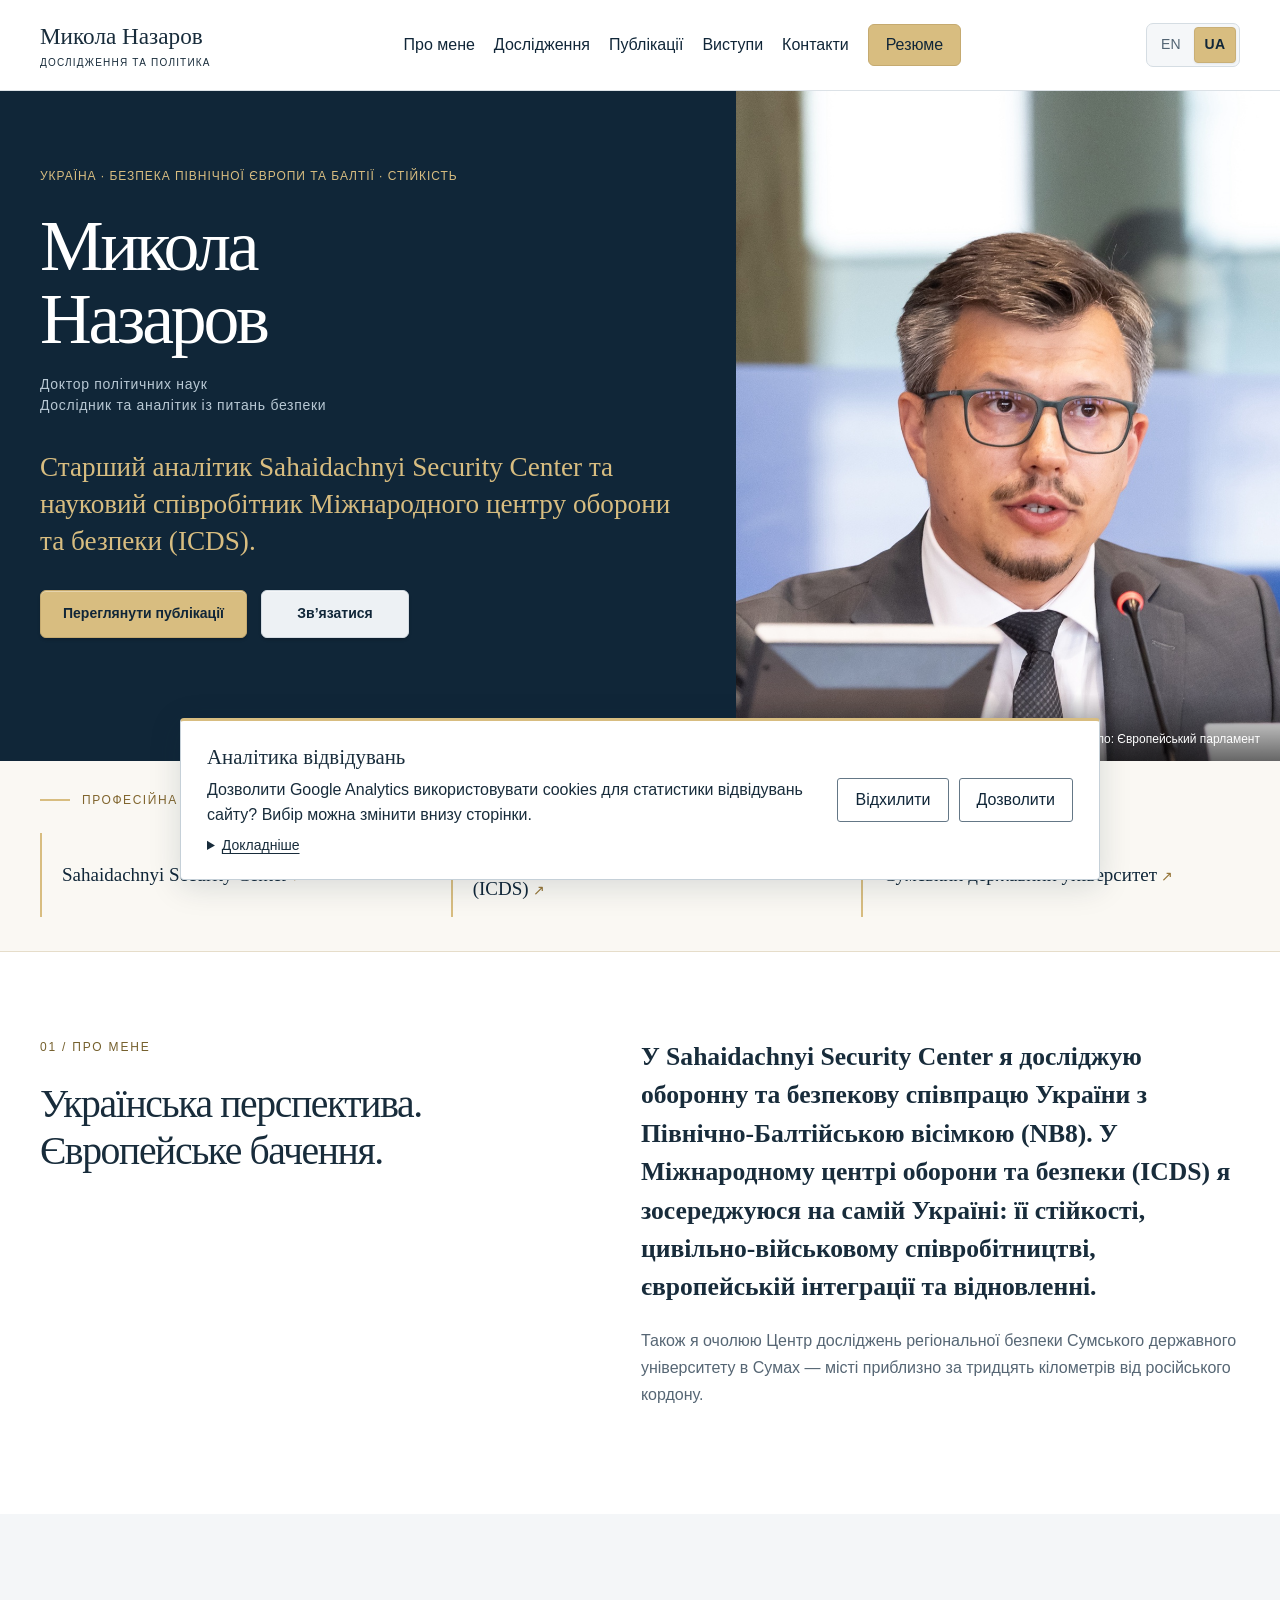
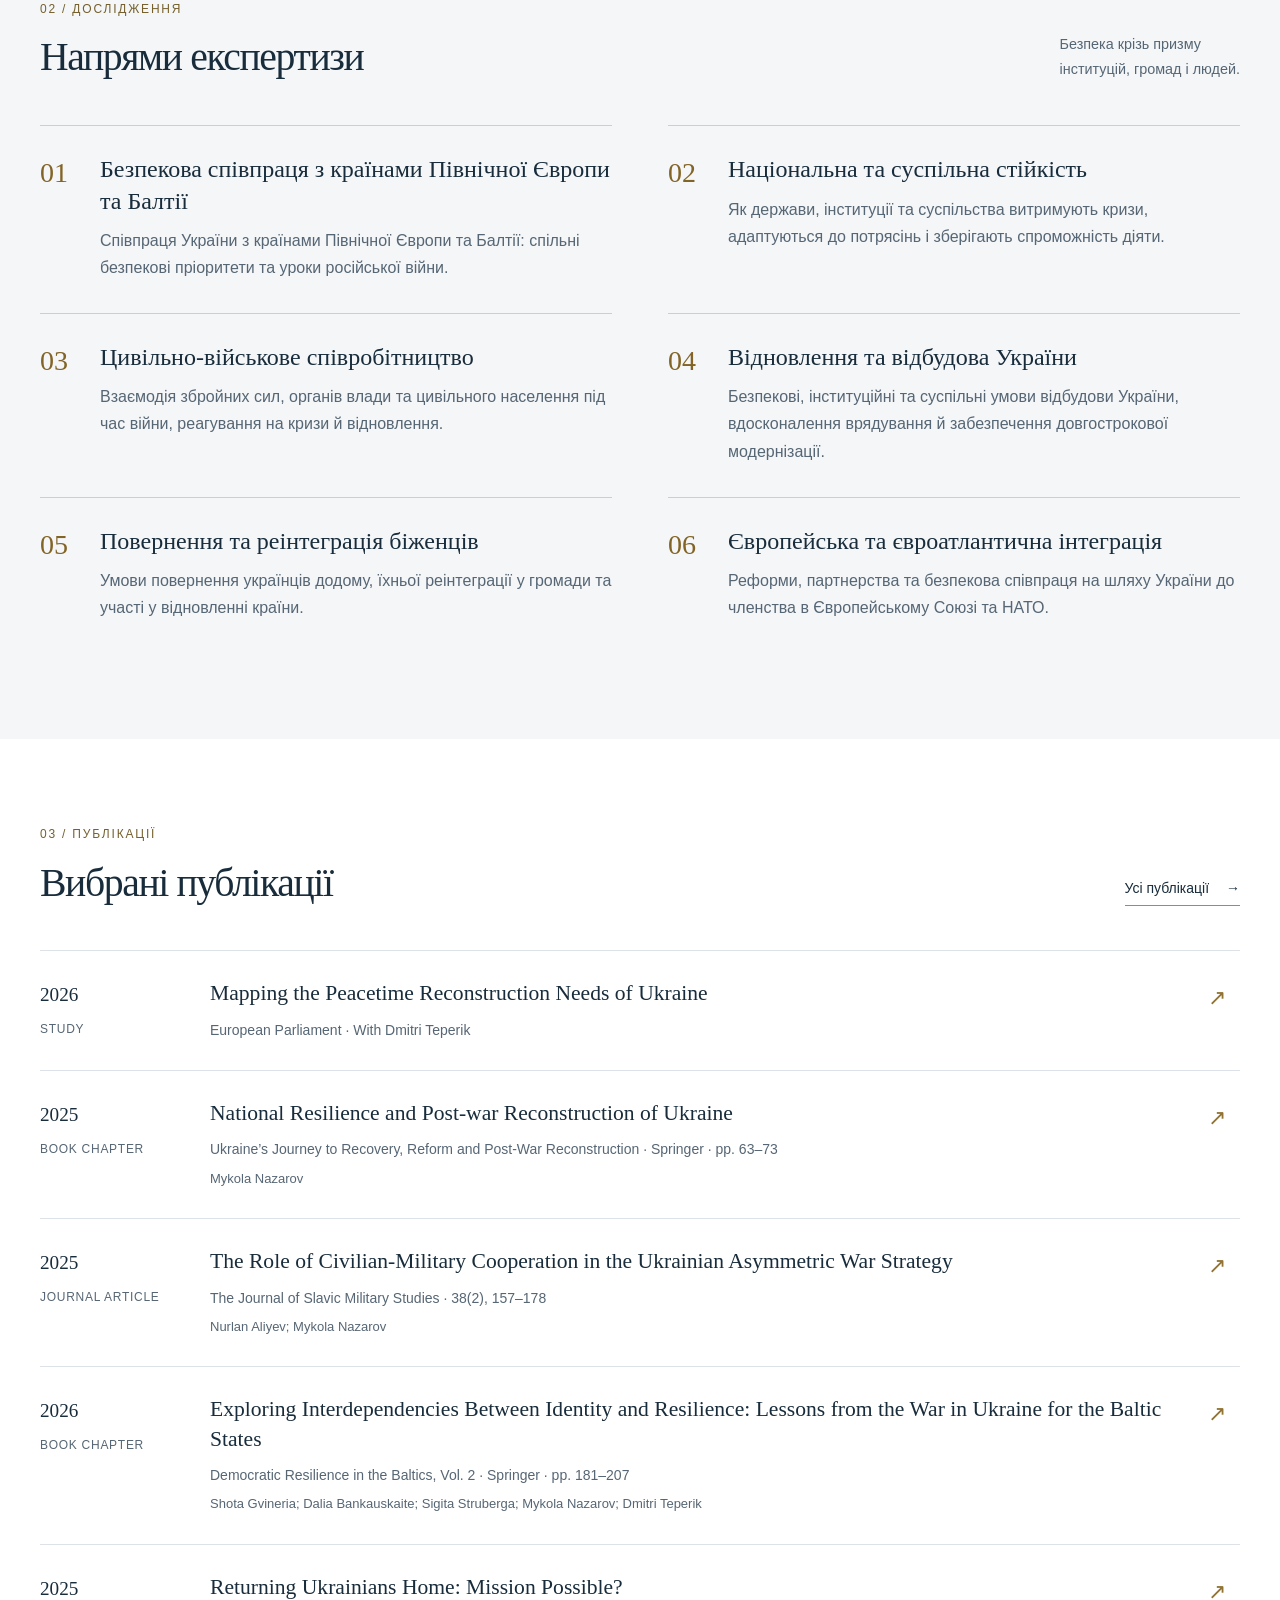
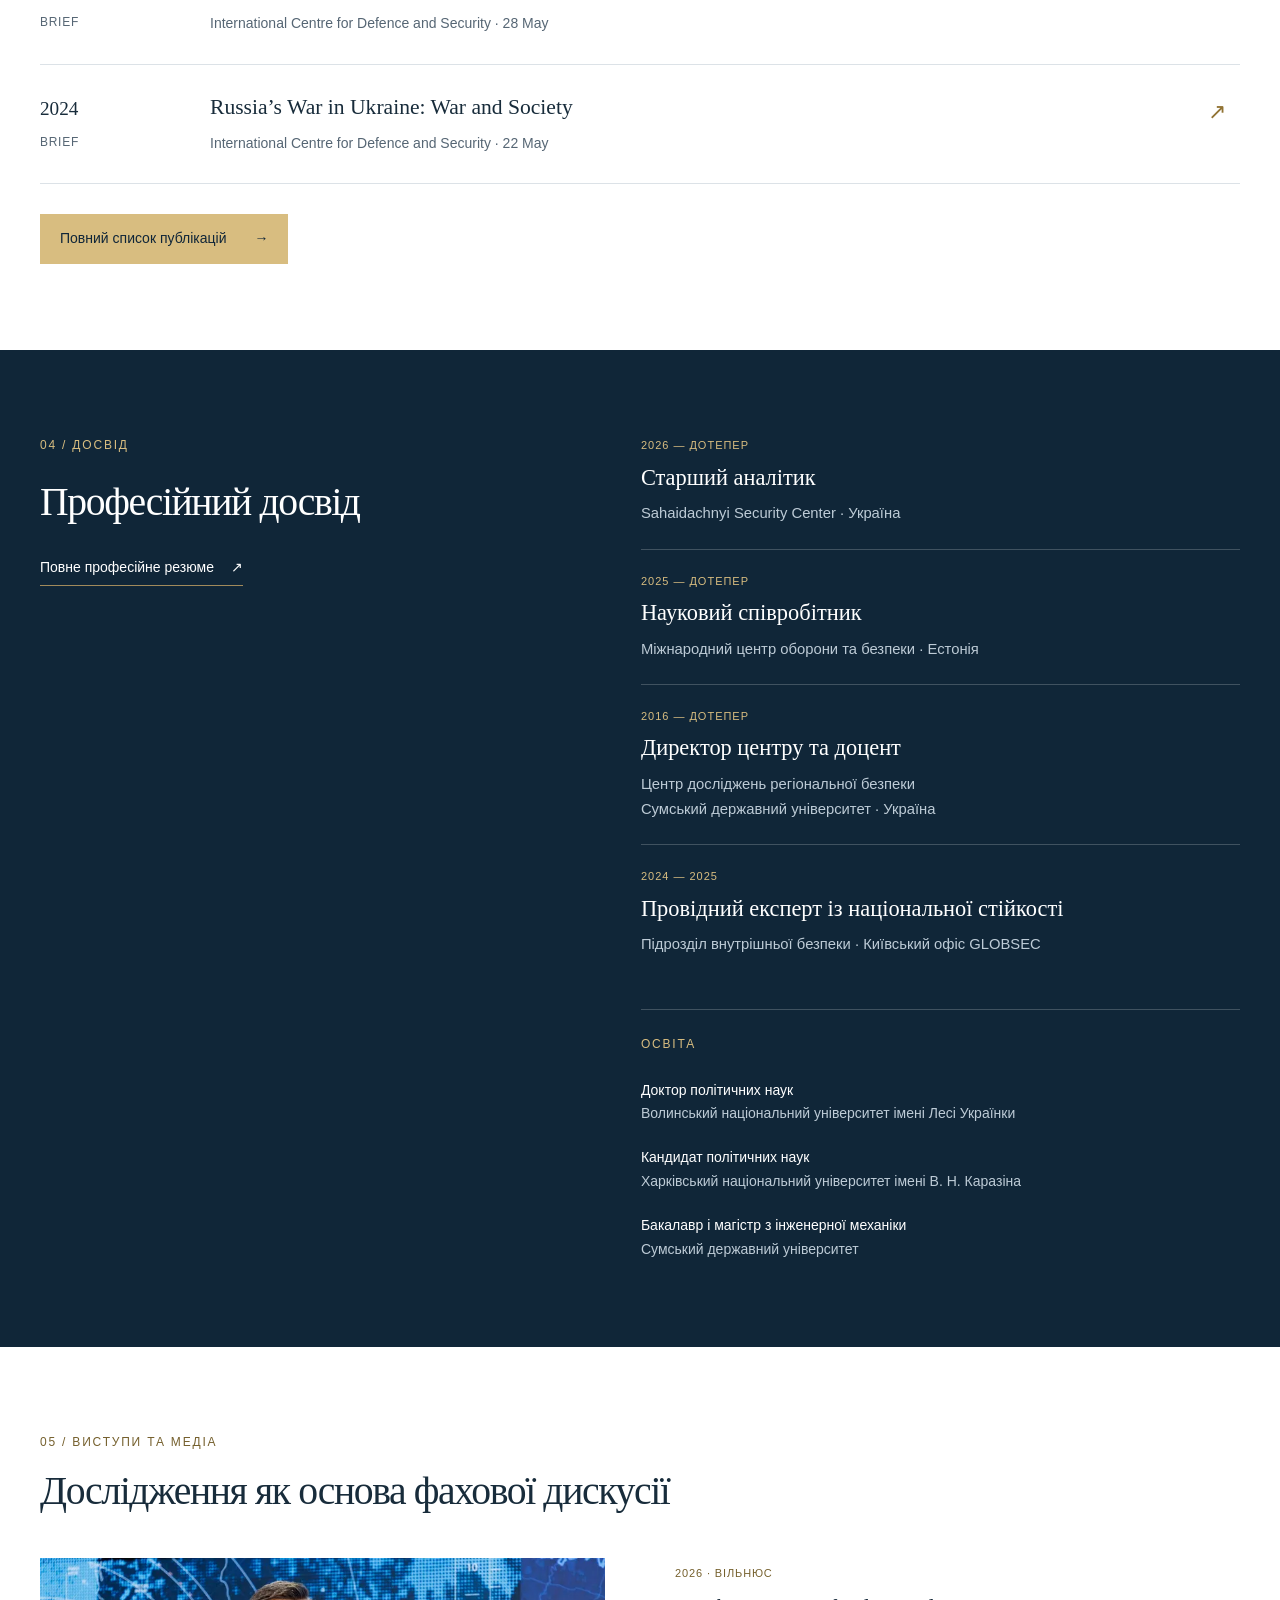
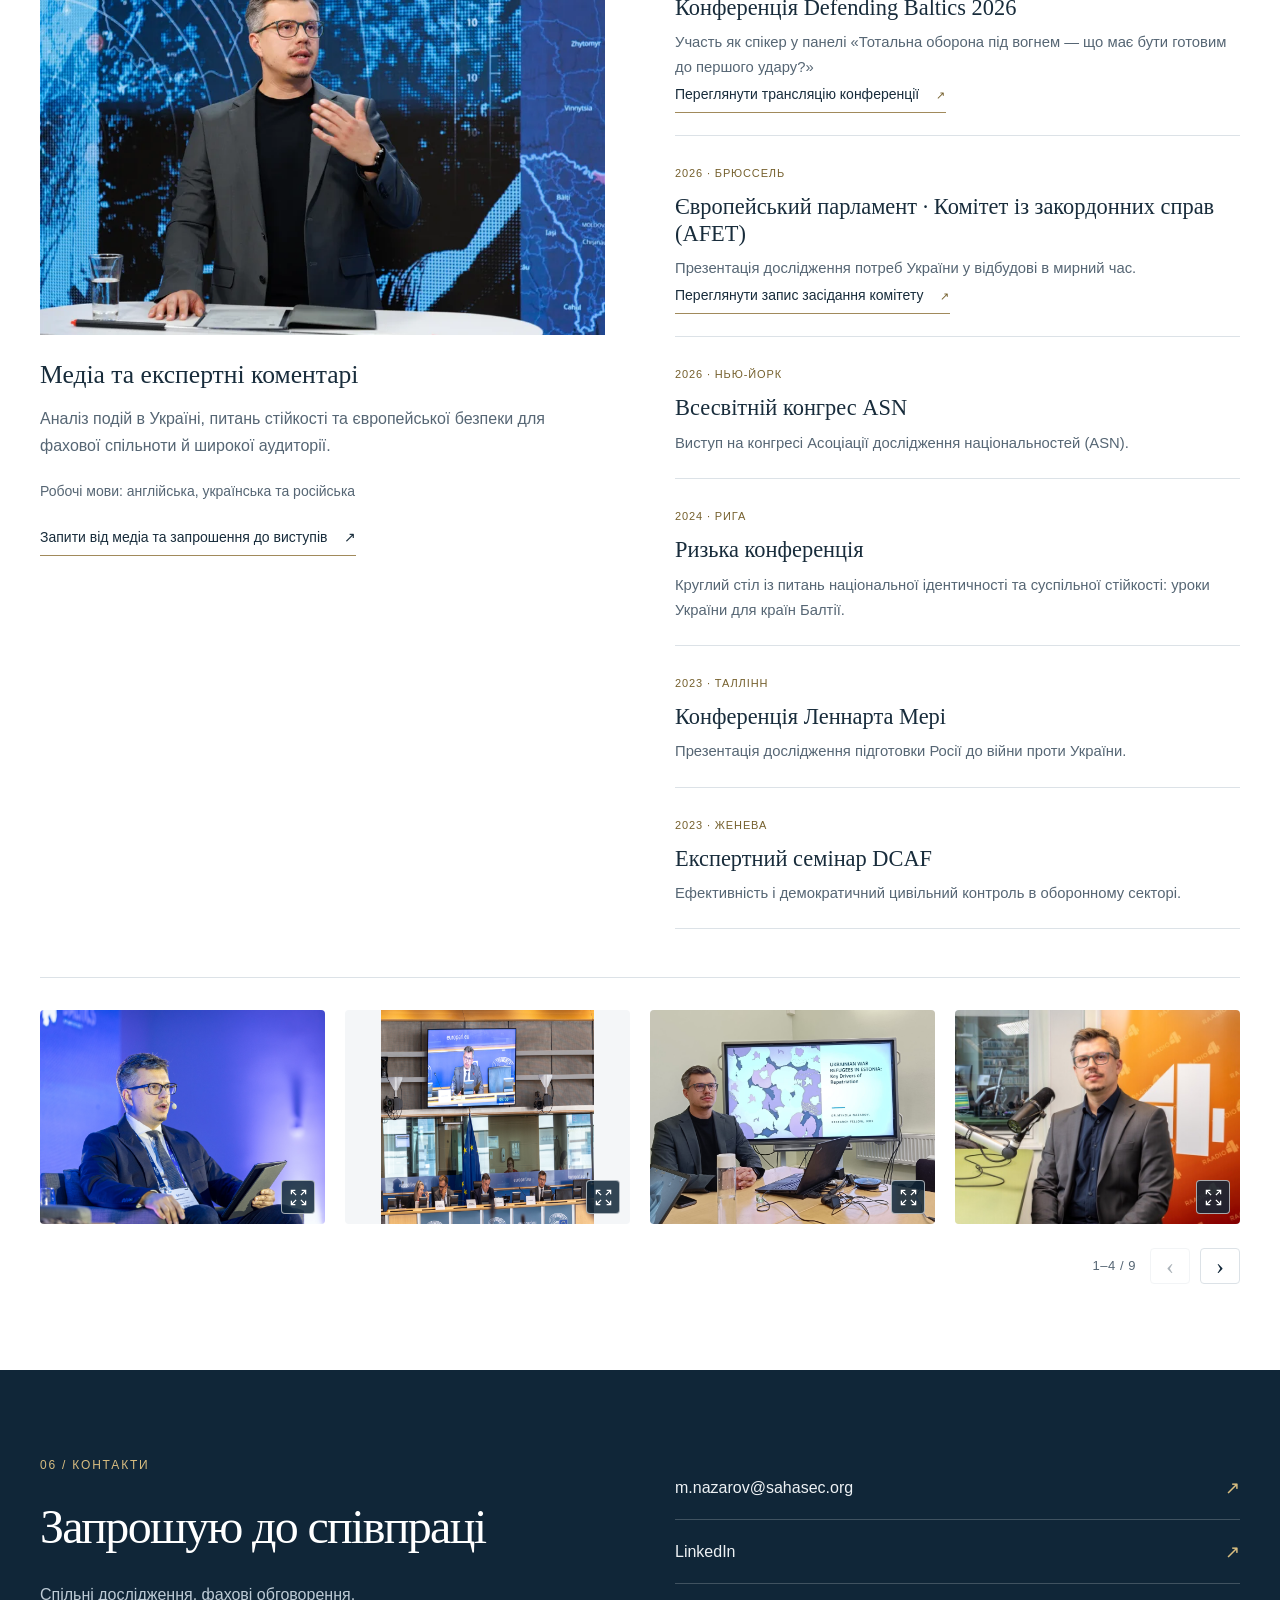
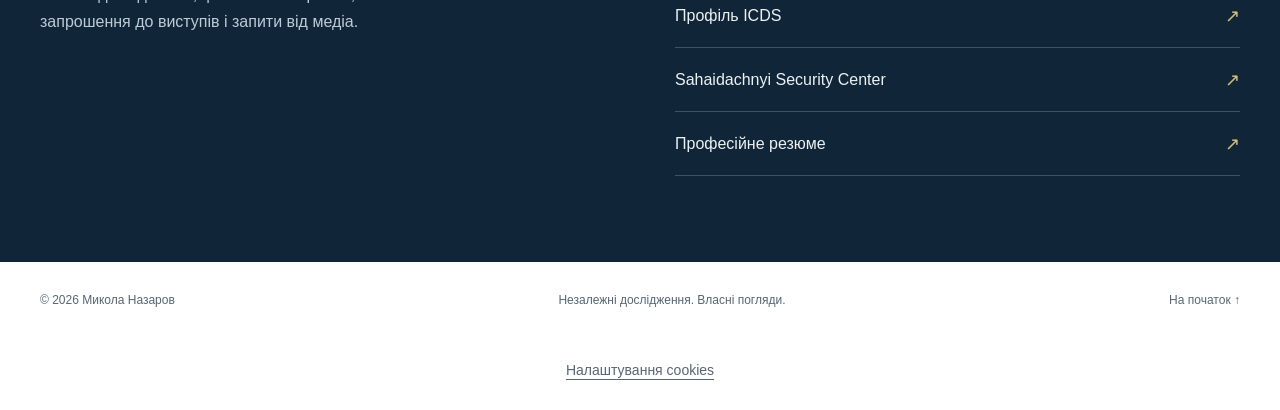
==== uk/index.html @ 0bc8dbb7 "Highlight Ukraine and Nordic–Baltic security in homepage and social titles" ====
<!doctype html>
<html lang="uk">
<head>
<meta charset="utf-8"><meta name="viewport" content="width=device-width,initial-scale=1">
<title>Микола Назаров | Україна, безпека Північної Європи та Балтії, стійкість</title>
<meta name="description" content="Микола Назаров — старший аналітик Sahaidachnyi Security Center та науковий співробітник ICDS. Україна, безпека Північної Європи та Балтії, суспільна стійкість.">
<meta name="theme-color" content="#102638"><meta property="og:title" content="Микола Назаров | Україна, безпека Північної Європи та Балтії, стійкість"><meta property="og:description" content="Микола Назаров — старший аналітик Sahaidachnyi Security Center та науковий співробітник ICDS. Україна, безпека Північної Європи та Балтії, суспільна стійкість."><meta property="og:type" content="website">
<link rel="icon" href="/favicon.ico" sizes="16x16 32x32 48x48 64x64 128x128 256x256">
<link rel="icon" type="image/png" href="/favicon.png" sizes="96x96">
<link rel="apple-touch-icon" href="/apple-touch-icon.png" sizes="180x180">
<link rel="stylesheet" href="../styles.css?v=20261110-publications"><script defer src="../script.js?v=20261110-publications"></script>
<link rel="canonical" href="https://mykola-nazarov.com/uk/"><link rel="alternate" hreflang="en" href="https://mykola-nazarov.com/"><link rel="alternate" hreflang="uk" href="https://mykola-nazarov.com/uk/"><link rel="alternate" hreflang="x-default" href="https://mykola-nazarov.com/"><meta property="og:url" content="https://mykola-nazarov.com/uk/"><meta property="og:locale" content="uk_UA"><meta property="og:locale:alternate" content="en_GB"><script defer src="../language.js"></script><script defer src="../gallery.js?v=20260928-gallery8"></script>
<script type="application/ld+json">
{
  "@context": "https://schema.org",
  "@type": "ProfilePage",
  "@id": "https://mykola-nazarov.com/uk/#profile",
  "url": "https://mykola-nazarov.com/uk/",
  "name": "Микола Назаров — професійна біографія та дослідження",
  "inLanguage": "uk",
  "mainEntity": {
    "@type": "Person",
    "@id": "https://mykola-nazarov.com/#person",
    "name": "Микола Назаров",
    "alternateName": "Mykola Nazarov",
    "url": "https://mykola-nazarov.com/",
    "image": "https://mykola-nazarov.com/assets/mykola-nazarov.jpeg",
    "description": "Старший аналітик Sahaidachnyi Security Center та науковий співробітник ICDS. Досліджую, що війна в Україні означає для оборони та суспільної стійкості в Північній Європі.",
    "jobTitle": "Старший аналітик; позаштатний науковий співробітник",
    "affiliation": [
      {
        "@type": "Organization",
        "name": "Sahaidachnyi Security Center",
        "url": "https://sahasec.org/"
      },
      {
        "@type": "Organization",
        "name": "Міжнародний центр оборони та безпеки",
        "alternateName": "ICDS"
      },
      {
        "@type": "CollegeOrUniversity",
        "name": "Сумський державний університет"
      },
      {
        "@type": "Organization",
        "name": "Центр досліджень регіональної безпеки"
      }
    ],
    "knowsAbout": [
      "Національна та суспільна стійкість",
      "Цивільно-військове співробітництво",
      "Відновлення та відбудова України",
      "Європейська та євроатлантична інтеграція",
      "Співпраця з країнами Північної Європи та Балтії",
      "Nordic–Baltic Eight"
    ],
    "sameAs": [
      "https://icds.ee/en/author/mykola-nazarov/",
      "https://www.linkedin.com/in/mykola-nazarov/",
      "https://orcid.org/0000-0002-4504-7908",
      "https://www.researchgate.net/profile/Mykola-Nazarov",
      "https://www.scopus.com/authid/detail.uri?authorId=57215903050"
    ],
    "worksFor": [
      {
        "@type": "Organization",
        "name": "Sahaidachnyi Security Center",
        "url": "https://sahasec.org/"
      }
    ]
  }
}
</script>
<link rel="stylesheet" href="/analytics.css?v=b6d5c2df7a">
<script defer src="/analytics.js?v=20261110-contact-email"></script>
</head>
<body id="top">
<a class="skip" href="#main">Перейти до вмісту</a>
<header class="site-header"><div class="header-inner"><a href="#top" class="wordmark" aria-label="Микола Назаров, головна сторінка">Микола Назаров<span>ДОСЛІДЖЕННЯ ТА ПОЛІТИКА</span></a><div class="header-tools"><div class="language-switch" role="group" aria-label="Мова сайту"><a href="../" lang="en" hreflang="en" aria-label="English" data-language-link>EN</a><span aria-hidden="true">/</span><a href="./" lang="uk" hreflang="uk" aria-label="Українська" aria-current="page">UA</a></div><button class="menu-toggle" aria-expanded="false" aria-controls="navigation">Меню <span aria-hidden="true">☰</span></button></div><nav id="navigation" aria-label="Головна навігація"><a href="#about">Про мене</a><a href="#research">Дослідження</a><a href="#publications">Публікації</a><a href="#speaking">Виступи</a><a href="#contact">Контакти</a><a class="nav-cv" href="cv.html">Резюме</a></nav></div></header>
<main id="main">
<section class="hero"><div class="hero-inner"><div class="hero-copy"><p class="eyebrow">УКРАЇНА · БЕЗПЕКА ПІВНІЧНОЇ ЄВРОПИ ТА БАЛТІЇ · СТІЙКІСТЬ</p><h1>Микола<br>Назаров<span class="degree">Доктор політичних наук<br>Дослідник та аналітик із питань безпеки</span></h1><p class="hero-lead">Старший аналітик Sahaidachnyi Security Center та науковий співробітник Міжнародного центру оборони та безпеки (ICDS).</p><div class="hero-actions"><a class="hero-action hero-action-primary" href="#publications">Переглянути публікації</a><a class="hero-action" href="#contact">Зв’язатися</a></div></div><figure class="hero-portrait"><img src="../assets/mykola-nazarov.jpeg" alt="Микола Назаров під час виступу біля мікрофона" width="1024" height="1536" fetchpriority="high"><figcaption>© Європейський Союз, 2026 · Джерело: Європейський парламент</figcaption></figure></div></section>
<div class="affiliations"><div><span class="small-label">ПРОФЕСІЙНА ДІЯЛЬНІСТЬ</span><p><a href="https://sahasec.org/uk/team/mykola-nazarov/" target="_blank" rel="noopener noreferrer">Sahaidachnyi Security Center</a></p><p><a href="https://icds.ee/en/author/mykola-nazarov/" target="_blank" rel="noopener noreferrer">Міжнародний центр оборони та безпеки <span class="affiliation-abbr">(ICDS)</span></a></p><p><a href="https://sumdu.edu.ua" target="_blank" rel="noopener noreferrer">Сумський державний університет</a></p></div></div>
<section class="section split" id="about"><div><p class="eyebrow dark">01 / ПРО МЕНЕ</p><h2>Українська перспектива.<br>Європейське бачення.</h2></div><div class="body-copy"><p class="intro"><strong>У Sahaidachnyi Security Center я досліджую оборонну та безпекову співпрацю України з Північно-Балтійською вісімкою (NB8). У Міжнародному центрі оборони та безпеки (ICDS) я зосереджуюся на самій Україні: її стійкості, цивільно-військовому співробітництві, європейській інтеграції та відновленні.</strong></p><p>Також я очолюю Центр досліджень регіональної безпеки Сумського державного університету в Сумах — місті приблизно за тридцять кілометрів від російського кордону.</p></div></section>
<section class="research-section" id="research"><div class="section"><div class="section-heading"><div><p class="eyebrow dark">02 / ДОСЛІДЖЕННЯ</p><h2>Напрями експертизи</h2></div><p>Безпека крізь призму<br>інституцій, громад і людей.</p></div><ol class="expertise-grid" role="list">
<li class="expertise-item"><span class="index" aria-hidden="true">01</span><div><h3>Безпекова співпраця з країнами Північної Європи та Балтії</h3><p>Співпраця України з країнами Північної Європи та Балтії: спільні безпекові пріоритети та уроки російської війни.</p></div></li>
<li class="expertise-item"><span class="index" aria-hidden="true">02</span><div><h3>Національна та суспільна стійкість</h3><p>Як держави, інституції та суспільства витримують кризи, адаптуються до потрясінь і зберігають спроможність діяти.</p></div></li>
<li class="expertise-item"><span class="index" aria-hidden="true">03</span><div><h3>Цивільно-військове співробітництво</h3><p>Взаємодія збройних сил, органів влади та цивільного населення під час війни, реагування на кризи й відновлення.</p></div></li>
<li class="expertise-item"><span class="index" aria-hidden="true">04</span><div><h3>Відновлення та відбудова України</h3><p>Безпекові, інституційні та суспільні умови відбудови України, вдосконалення врядування й забезпечення довгострокової модернізації.</p></div></li>
<li class="expertise-item"><span class="index" aria-hidden="true">05</span><div><h3>Повернення та реінтеграція біженців</h3><p>Умови повернення українців додому, їхньої реінтеграції у громади та участі у відновленні країни.</p></div></li>
<li class="expertise-item"><span class="index" aria-hidden="true">06</span><div><h3>Європейська та євроатлантична інтеграція</h3><p>Реформи, партнерства та безпекова співпраця на шляху України до членства в Європейському Союзі та НАТО.</p></div></li>
</ol>
</div></section>
<section class="section selected-publications" id="publications"><div class="section-heading"><div><p class="eyebrow dark">03 / ПУБЛІКАЦІЇ</p><h2>Вибрані публікації</h2></div><a class="text-link" href="publications.html">Усі публікації <span aria-hidden="true">→</span></a></div>
<div class="publication-list">
<article lang="en" class="publication" data-year="2026" data-topic="recovery"><div class="pub-meta">2026<span>STUDY</span></div><div><h4><a href="https://icds.ee/en/mapping-the-peacetime-reconstruction-needs-of-ukraine/" target="_blank" rel="noopener noreferrer">Mapping the Peacetime Reconstruction Needs of Ukraine</a></h4><p>European Parliament · With Dmitri Teperik</p></div><span class="pub-arrow" aria-hidden="true">↗</span></article>
<article lang="en" class="publication" data-year="2025" data-topic="recovery"><div class="pub-meta">2025<span>BOOK CHAPTER</span></div><div><h4><a href="https://link.springer.com/chapter/10.1007/978-3-031-66434-2_5" target="_blank" rel="noopener noreferrer">National Resilience and Post-war Reconstruction of Ukraine</a></h4><p>Ukraine’s Journey to Recovery, Reform and Post-War Reconstruction · Springer · pp. 63–73</p><p class="pub-authors">Mykola Nazarov</p></div><span class="pub-arrow" aria-hidden="true">↗</span></article>
<article lang="en" class="publication" data-year="2025" data-topic="security"><div class="pub-meta">2025<span>JOURNAL ARTICLE</span></div><div><h4><a href="https://doi.org/10.1080/13518046.2025.2533630" target="_blank" rel="noopener noreferrer">The Role of Civilian-Military Cooperation in the Ukrainian Asymmetric War Strategy</a></h4><p>The Journal of Slavic Military Studies · 38(2), 157–178</p><p class="pub-authors">Nurlan Aliyev; Mykola Nazarov</p></div><span class="pub-arrow" aria-hidden="true">↗</span></article>
<article lang="en" class="publication" data-year="2026" data-topic="resilience"><div class="pub-meta">2026<span>BOOK CHAPTER</span></div><div><h4><a href="https://link.springer.com/chapter/10.1007/978-3-032-10146-4_10" target="_blank" rel="noopener noreferrer">Exploring Interdependencies Between Identity and Resilience: Lessons from the War in Ukraine for the Baltic States</a></h4><p>Democratic Resilience in the Baltics, Vol. 2 · Springer · pp. 181–207</p><p class="pub-authors">Shota Gvineria; Dalia Bankauskaite; Sigita Struberga; Mykola Nazarov; Dmitri Teperik</p></div><span class="pub-arrow" aria-hidden="true">↗</span></article>
<article lang="en" class="publication" data-year="2025" data-topic="recovery"><div class="pub-meta">2025<span>BRIEF</span></div><div><h4><a href="https://icds.ee/en/returning-ukrainians-home-mission-possible/" target="_blank" rel="noopener noreferrer">Returning Ukrainians Home: Mission Possible?</a></h4><p>International Centre for Defence and Security · 28 May</p></div><span class="pub-arrow" aria-hidden="true">↗</span></article>
<article lang="en" class="publication" data-year="2024" data-topic="resilience"><div class="pub-meta">2024<span>BRIEF</span></div><div><h4><a href="https://icds.ee/en/russias-war-in-ukraine-war-and-society/" target="_blank" rel="noopener noreferrer">Russia’s War in Ukraine: War and Society</a></h4><p>International Centre for Defence and Security · 22 May</p></div><span class="pub-arrow" aria-hidden="true">↗</span></article>
</div><div class="publications-actions"><a class="button gold" href="publications.html">Повний список публікацій <span aria-hidden="true">→</span></a></div></section>
<section class="experience-section" id="experience"><div class="section split"><div><p class="eyebrow">04 / ДОСВІД</p><h2>Професійний досвід</h2><a class="text-link light" href="cv.html">Повне професійне резюме <span aria-hidden="true">↗</span></a></div><div class="timeline"><article><p class="date">2026 — ДОТЕПЕР</p><h3>Старший аналітик</h3><p>Sahaidachnyi Security Center · Україна</p></article><article><p class="date">2025 — ДОТЕПЕР</p><h3>Науковий співробітник</h3><p>Міжнародний центр оборони та безпеки · Естонія</p></article><article><p class="date">2016 — ДОТЕПЕР</p><h3>Директор центру та доцент</h3><p>Центр досліджень регіональної безпеки<br>Сумський державний університет · Україна</p></article><article><p class="date">2024 — 2025</p><h3>Провідний експерт із національної стійкості</h3><p>Підрозділ внутрішньої безпеки · Київський офіс GLOBSEC</p></article><div class="education"><p class="eyebrow">ОСВІТА</p><p><strong>Доктор політичних наук</strong><br>Волинський національний університет імені Лесі Українки</p><p><strong>Кандидат політичних наук</strong><br>Харківський національний університет імені В. Н. Каразіна</p><p><strong>Бакалавр і магістр з інженерної механіки</strong><br>Сумський державний університет</p></div></div></div></section>
<section class="section" id="speaking"><div class="section-heading"><div><p class="eyebrow dark">05 / ВИСТУПИ ТА МЕДІА</p><h2>Дослідження як основа фахової дискусії</h2></div></div><div class="speaking-grid"><div><img class="media-photo" src="../assets/media.webp" alt="Микола Назаров під час телевізійної дискусії" width="860" height="573" loading="lazy"><h3>Медіа та експертні коментарі</h3><p>Аналіз подій в Україні, питань стійкості та європейської безпеки для фахової спільноти й широкої аудиторії.</p><p class="languages">Робочі мови: англійська, українська та російська</p><a class="text-link" href="mailto:m.nazarov@sahasec.org">Запити від медіа та запрошення до виступів <span aria-hidden="true">↗</span></a></div><div class="events"><article><span>2026 · ВІЛЬНЮС</span><h3>Конференція Defending Baltics 2026</h3><p>Участь як спікер у панелі «Тотальна оборона під вогнем — що має бути готовим до першого удару?»</p><a class="text-link" href="https://youtu.be/OSr7ZfuZhS0?t=7414" target="_blank" rel="noopener noreferrer">Переглянути трансляцію конференції <span aria-hidden="true">↗</span></a></article><article><span>2026 · БРЮССЕЛЬ</span><h3>Європейський парламент · Комітет із закордонних справ (AFET)</h3><p>Презентація дослідження потреб України у відбудові в мирний час.</p><a class="text-link" href="https://multimedia.europarl.europa.eu/en/webstreaming/committee-on-foreign-affairs-ordinary-meeting_20260624-1635-COMMITTEE-AFET" target="_blank" rel="noopener noreferrer">Переглянути запис засідання комітету <span aria-hidden="true">↗</span></a></article><article><span>2026 · НЬЮ-ЙОРК</span><h3>Всесвітній конгрес ASN</h3><p>Виступ на конгресі Асоціації дослідження національностей (ASN).</p></article><article><span>2024 · РИГА</span><h3>Ризька конференція</h3><p>Круглий стіл із питань національної ідентичності та суспільної стійкості: уроки України для країн Балтії.</p></article><article><span>2023 · ТАЛЛІНН</span><h3>Конференція Леннарта Мері</h3><p>Презентація дослідження підготовки Росії до війни проти України.</p></article><article><span>2023 · ЖЕНЕВА</span><h3>Експертний семінар DCAF</h3><p>Ефективність і демократичний цивільний контроль в оборонному секторі.</p></article></div></div><div class="speaking-gallery" role="group" aria-label="Фотогалерея виступів, інтерв’ю та професійних зустрічей"><a class="gallery-item" href="../assets/speaking-defending-baltics-2026-mindaugas-mikulenas.jpg" data-gallery-item aria-label="Відкрити фото: Микола Назаров під час виступу на конференції Defending Baltics 2026 у Вільнюсі" title="Фото: Mindaugas Mikulenas"><img src="../assets/speaking-defending-baltics-2026-mindaugas-mikulenas.jpg" alt="Микола Назаров під час виступу на конференції Defending Baltics 2026 у Вільнюсі. Фото: Mindaugas Mikulenas" width="2048" height="1365" loading="lazy" decoding="async" style="object-position:40% 45%"><span class="gallery-zoom" aria-hidden="true"><svg viewBox="0 0 24 24" width="19" height="19" fill="none" stroke="currentColor" stroke-width="1.6" aria-hidden="true"><path d="M8 3H3v5m13-5h5v5M3 16v5h5m13-5v5h-5M3 3l6 6m12-6-6 6M3 21l6-6m12 6-6-6"/></svg></span></a><a class="gallery-item" href="../assets/speaking-european-parliament-session.jpg" data-gallery-item aria-label="Відкрити фото: Микола Назаров під час виступу в Європейському парламенті"><img src="../assets/speaking-european-parliament-session.jpg" alt="Микола Назаров під час виступу в Європейському парламенті" width="1536" height="1536" loading="lazy" decoding="async" style="object-fit:contain;object-position:center"><span class="gallery-zoom" aria-hidden="true"><svg viewBox="0 0 24 24" width="19" height="19" fill="none" stroke="currentColor" stroke-width="1.6" aria-hidden="true"><path d="M8 3H3v5m13-5h5v5M3 16v5h5m13-5v5h-5M3 3l6 6m12-6-6 6M3 21l6-6m12 6-6-6"/></svg></span></a><a class="gallery-item" href="../assets/speaking-research-presentation.jpg" data-gallery-item aria-label="Відкрити фото: Микола Назаров на презентації дослідження українських воєнних біженців в Естонії"><img src="../assets/speaking-research-presentation.jpg" alt="Микола Назаров на презентації дослідження українських воєнних біженців в Естонії" width="2048" height="1684" loading="lazy" decoding="async" style="object-position:50% 35%"><span class="gallery-zoom" aria-hidden="true"><svg viewBox="0 0 24 24" width="19" height="19" fill="none" stroke="currentColor" stroke-width="1.6" aria-hidden="true"><path d="M8 3H3v5m13-5h5v5M3 16v5h5m13-5v5h-5M3 3l6 6m12-6-6 6M3 21l6-6m12 6-6-6"/></svg></span></a><a class="gallery-item" href="../assets/speaking-radio-interview.jpg" data-gallery-item aria-label="Відкрити фото: Микола Назаров у радіостудії"><img src="../assets/speaking-radio-interview.jpg" alt="Микола Назаров у радіостудії" width="784" height="490" loading="lazy" decoding="async" style="object-position:50% 45%"><span class="gallery-zoom" aria-hidden="true"><svg viewBox="0 0 24 24" width="19" height="19" fill="none" stroke="currentColor" stroke-width="1.6" aria-hidden="true"><path d="M8 3H3v5m13-5h5v5M3 16v5h5m13-5v5h-5M3 3l6 6m12-6-6 6M3 21l6-6m12 6-6-6"/></svg></span></a><a class="gallery-item" href="../assets/speaking-err-interview.jpg" data-gallery-item aria-label="Відкрити фото: Микола Назаров під час телевізійного інтерв’ю ERR"><img src="../assets/speaking-err-interview.jpg" alt="Микола Назаров під час телевізійного інтерв’ю ERR" width="988" height="657" loading="lazy" decoding="async" style="object-position:50% 40%"><span class="gallery-zoom" aria-hidden="true"><svg viewBox="0 0 24 24" width="19" height="19" fill="none" stroke="currentColor" stroke-width="1.6" aria-hidden="true"><path d="M8 3H3v5m13-5h5v5M3 16v5h5m13-5v5h-5M3 3l6 6m12-6-6 6M3 21l6-6m12 6-6-6"/></svg></span></a><a class="gallery-item" href="../assets/meeting-lennart-meri-conference.jpg" data-gallery-item aria-label="Відкрити фото: Микола Назаров з учасником конференції Леннарта Мері"><img src="../assets/meeting-lennart-meri-conference.jpg" alt="Микола Назаров з учасником конференції Леннарта Мері" width="1152" height="1536" loading="lazy" decoding="async" style="object-position:50% 38%"><span class="gallery-zoom" aria-hidden="true"><svg viewBox="0 0 24 24" width="19" height="19" fill="none" stroke="currentColor" stroke-width="1.6" aria-hidden="true"><path d="M8 3H3v5m13-5h5v5M3 16v5h5m13-5v5h-5M3 3l6 6m12-6-6 6M3 21l6-6m12 6-6-6"/></svg></span></a><a class="gallery-item" href="../assets/meeting-professional-exchange.jpg" data-gallery-item aria-label="Відкрити фото: Микола Назаров під час професійної зустрічі"><img src="../assets/meeting-professional-exchange.jpg" alt="Микола Назаров під час професійної зустрічі" width="1152" height="1536" loading="lazy" decoding="async" style="object-position:50% 65%"><span class="gallery-zoom" aria-hidden="true"><svg viewBox="0 0 24 24" width="19" height="19" fill="none" stroke="currentColor" stroke-width="1.6" aria-hidden="true"><path d="M8 3H3v5m13-5h5v5M3 16v5h5m13-5v5h-5M3 3l6 6m12-6-6 6M3 21l6-6m12 6-6-6"/></svg></span></a><a class="gallery-item" href="../assets/meeting-nordic-baltic-ukraine-forum.jpg" data-gallery-item aria-label="Відкрити фото: Обговорення за круглим столом на Північно-Балтійсько-українському форумі"><img src="../assets/meeting-nordic-baltic-ukraine-forum.jpg" alt="Обговорення за круглим столом на Північно-Балтійсько-українському форумі" width="1536" height="1152" loading="lazy" decoding="async" style="object-position:center"><span class="gallery-zoom" aria-hidden="true"><svg viewBox="0 0 24 24" width="19" height="19" fill="none" stroke="currentColor" stroke-width="1.6" aria-hidden="true"><path d="M8 3H3v5m13-5h5v5M3 16v5h5m13-5v5h-5M3 3l6 6m12-6-6 6M3 21l6-6m12 6-6-6"/></svg></span></a><a class="gallery-item" href="../assets/meeting-nato-public-forum.jpg" data-gallery-item aria-label="Відкрити фото: Микола Назаров вітається з учасником Публічного форуму НАТО"><img src="../assets/meeting-nato-public-forum.jpg" alt="Микола Назаров вітається з учасником Публічного форуму НАТО" width="1336" height="1536" loading="lazy" decoding="async" style="object-position:50% 32%"><span class="gallery-zoom" aria-hidden="true"><svg viewBox="0 0 24 24" width="19" height="19" fill="none" stroke="currentColor" stroke-width="1.6" aria-hidden="true"><path d="M8 3H3v5m13-5h5v5M3 16v5h5m13-5v5h-5M3 3l6 6m12-6-6 6M3 21l6-6m12 6-6-6"/></svg></span></a></div><div class="gallery-strip-controls" hidden><span class="gallery-strip-count" aria-live="polite">1–4 / 9</span><button type="button" data-gallery-prev aria-label="Попередні фото"><span aria-hidden="true">‹</span></button><button type="button" data-gallery-next aria-label="Наступні фото"><span aria-hidden="true">›</span></button></div></section>
<section class="contact-section" id="contact"><div class="section"><div><p class="eyebrow">06 / КОНТАКТИ</p><h2>Запрошую до співпраці</h2><p>Спільні дослідження, фахові обговорення,<br>запрошення до виступів і запити від медіа.</p></div><div class="contact-links"><a class="email" href="mailto:m.nazarov@sahasec.org">m.nazarov@sahasec.org <span aria-hidden="true">↗</span></a><a href="https://www.linkedin.com/in/mykola-nazarov/" target="_blank" rel="noopener noreferrer">LinkedIn <span aria-hidden="true">↗</span></a><a href="https://icds.ee/en/author/mykola-nazarov/" target="_blank" rel="noopener noreferrer">Профіль ICDS <span aria-hidden="true">↗</span></a><a href="https://sahasec.org/team/dr-mykola-nazarov/" target="_blank" rel="noopener noreferrer">Sahaidachnyi Security Center <span aria-hidden="true">↗</span></a><a href="cv.html">Професійне резюме <span aria-hidden="true">↗</span></a></div></div></section>
</main><dialog class="photo-viewer" aria-label="Перегляд фото"><div class="photo-viewer-panel"><div class="photo-viewer-toolbar"><span class="photo-viewer-count" role="status" aria-live="polite"></span><button type="button" class="photo-viewer-close" aria-label="Закрити" autofocus>×</button></div><div class="photo-viewer-stage"><button type="button" class="photo-viewer-prev" aria-label="Попереднє фото">‹</button><img class="photo-viewer-image" alt=""><button type="button" class="photo-viewer-next" aria-label="Наступне фото">›</button></div></div></dialog><footer><span>© <span id="copyright-year">2026</span> Микола Назаров</span><span>Незалежні дослідження. Власні погляди.</span><a href="#top">На початок ↑</a></footer>
</body></html>
---- styles.css ----
:root{--navy:#102638;--navy-light:#19364b;--gold:#d8bd80;--ink:#182c3b;--muted:#566674;--line:#dce2e7;--paper:#f4f6f8}*{box-sizing:border-box}html{scroll-behavior:smooth;scroll-padding-top:100px}body{margin:0;color:var(--ink);background:#fff;font-family:Arial,Helvetica,sans-serif;font-size:16px;line-height:1.7}h1,h2,h3,h4,p,figure{margin:0}h1,h2,h3,h4{font-family:Georgia,'Times New Roman',serif;font-weight:400;line-height:1.18}h2{font-size:clamp(2rem,3.1vw,2.9rem);letter-spacing:-.035em}h3{font-size:1.6rem}a{color:inherit;text-decoration:none}a:hover{color:#906c2c}a:focus-visible,button:focus-visible,select:focus-visible{outline:3px solid #b58433;outline-offset:5px}button,select{font:inherit}button{cursor:pointer}img{display:block;max-width:100%}[hidden]{display:none!important}.skip{position:fixed;left:12px;top:-100px;z-index:100;background:white;padding:10px 18px}.skip:focus{top:10px}.site-header{background:#fff;position:sticky;top:0;z-index:20;border-bottom:1px solid var(--line)}.header-inner{max-width:1280px;margin:auto;padding:22px 40px;display:flex;align-items:center;justify-content:space-between;gap:32px}.wordmark{font-family:Georgia,serif;font-size:1.45rem;line-height:1.25;white-space:nowrap}.wordmark span{display:block;font:10px Arial,sans-serif;letter-spacing:.21em;margin-top:6px}nav{display:flex;align-items:center;gap:28px;font-size:.875rem}nav a{padding:8px 0}.nav-cv{border-left:1px solid var(--line);padding-left:27px}.menu-toggle{display:none}.hero{background:var(--navy);color:white}.hero-inner{max-width:1280px;margin:auto;display:grid;grid-template-columns:1.15fr .85fr;min-height:670px}.hero-copy{padding:76px 40px 54px}.eyebrow{font:12px/1.6 Arial,sans-serif;letter-spacing:.15em;color:var(--gold);margin-bottom:24px}.eyebrow.dark{color:#75602d}h1{font-size:clamp(3.8rem,6vw,5.4rem);line-height:1.02;letter-spacing:-.045em}.degree{display:block;font:14px/1.5 Arial,sans-serif;letter-spacing:.05em;color:#b8c8d4;margin-top:18px}.hero-lead{font-family:Georgia,serif;font-size:1.7rem;line-height:1.35;margin-top:33px;color:var(--gold)}.hero-description{color:#c8d2da;max-width:440px;margin-top:18px;line-height:1.7}.hero-actions{display:flex;align-items:center;gap:30px;margin-top:30px}.button{display:inline-flex;align-items:center;gap:28px;padding:13px 20px;font-size:.875rem}.gold{background:var(--gold);color:var(--navy)}.gold:hover{background:#e5cc94;color:var(--navy)}.text-link{font-size:.875rem;display:inline-block;border-bottom:1px solid #a18a5b;padding-bottom:5px}.text-link span{margin-left:13px}.light{color:#fff}.light:hover{color:var(--gold)}.location{color:#aec0ce;font-size:.8rem;margin-top:38px}.location span{margin:0 14px;color:var(--gold)}.hero-portrait{position:relative;overflow:hidden;min-height:600px}.hero-portrait img{width:100%;height:100%;position:absolute;object-fit:cover;object-position:center 38%}.hero-portrait figcaption{position:absolute;bottom:0;left:0;right:0;padding:35px 20px 12px;background:linear-gradient(transparent,rgba(0,0,0,.6));font-size:12px;color:white;text-align:right}.affiliations{border-bottom:1px solid var(--line)}.affiliations>div{max-width:1200px;margin:auto;display:grid;grid-template-columns:.8fr 1.25fr 1fr 1.2fr;align-items:center;gap:28px;padding:28px 0}.small-label{font-size:11px;letter-spacing:.12em;color:var(--muted)}.affiliations p{font-family:Georgia,serif;font-size:1.1rem;line-height:1.45;padding-left:28px;border-left:1px solid var(--line)}.section{max-width:1280px;margin:0 auto;padding:86px 40px}.split{display:grid;grid-template-columns:1fr 1.15fr;gap:80px}.body-copy p{margin-bottom:20px;color:var(--muted)}.body-copy .intro{font-family:Georgia,serif;font-size:1.6rem;color:var(--ink);line-height:1.5}.section-heading{display:flex;align-items:flex-end;justify-content:space-between;gap:40px;margin-bottom:44px}.section-heading .eyebrow{margin-bottom:15px}.section-heading>p{font-size:.9rem;color:var(--muted)}.research-section{background:var(--paper)}.expertise-grid{display:grid;grid-template-columns:repeat(4,1fr);gap:30px}.expertise-grid article{border-top:1px solid #99a7b2;padding-top:22px}.index{font:12px Arial;color:#75602d;display:block;margin-bottom:28px}.expertise-grid h3{font-size:1.45rem;margin-bottom:18px}.expertise-grid p,.projects p{font-size:.925rem;color:var(--muted);line-height:1.75}.projects{display:grid;grid-template-columns:.75fr 2.25fr;gap:60px;border-top:1px solid var(--line);margin-top:58px;padding-top:38px}.projects>h3{font-size:1.2rem}.projects>div{display:grid;grid-template-columns:repeat(3,1fr);gap:30px}.projects h4{font-size:1.15rem;margin-bottom:12px}.featured-publication{display:grid;grid-template-columns:180px 1fr 45px;gap:35px;background:var(--navy);color:#fff;padding:38px;margin-bottom:35px}.featured-publication:hover{background:var(--navy-light);color:white}.feature-meta{display:flex;flex-direction:column;justify-content:space-between;font-size:12px;line-height:1.7;color:#c0ccd5}.feature-meta .eyebrow{font-size:11px}.featured-publication h3{font-size:2rem}.featured-publication p{color:#c0ccd5;margin:18px 0;font-size:.925rem;max-width:600px}.byline{font-size:.8rem;color:var(--gold)}.feature-arrow{font-size:2rem;color:var(--gold)}.filters{display:flex;align-items:center;gap:25px;margin:30px 0 20px}.filters label{font-size:.875rem;color:var(--muted);display:flex;align-items:center;gap:12px}.filters select{background:#fff;border:1px solid #bbc6cf;color:var(--ink);padding:10px 30px 10px 12px;border-radius:0;font-size:.875rem}.filters p{font-size:.8rem;color:var(--muted);margin-left:auto}.publication{display:grid;grid-template-columns:140px 1fr 32px;gap:30px;padding:28px 0;border-bottom:1px solid var(--line)}.publication:first-child{border-top:1px solid var(--line)}.pub-meta{font-family:Georgia,serif;font-size:1.2rem}.pub-meta span{display:block;font:11px/1.5 Arial,sans-serif;letter-spacing:.06em;color:var(--muted);margin-top:8px}.publication h4{font-size:1.35rem;line-height:1.35}.publication p{font-size:.8rem;color:var(--muted);margin-top:10px}.pub-arrow{font-size:1.4rem;color:#917333}.research-profiles{display:flex;gap:26px;font-size:.875rem;padding-top:28px}.research-profiles span{color:var(--muted)}.research-profiles a{text-decoration:underline;text-underline-offset:5px}.empty-state{padding:30px;background:var(--paper)}.empty-state button{border:0;background:transparent;text-decoration:underline;color:var(--ink)}.experience-section{background:var(--navy);color:white}.experience-section .text-link{margin-top:30px}.timeline article{border-top:1px solid #405260;padding:22px 0}.timeline article:first-child{border-top:0;padding-top:0}.date{color:var(--gold);font-size:11px;letter-spacing:.09em;margin-bottom:10px}.timeline h3{font-size:1.4rem;margin-bottom:10px}.timeline article>p:last-child{font-size:.925rem;color:#bdcbd6}.education{margin-top:30px;border-top:1px solid #405260;padding-top:25px}.education>p:not(.eyebrow){margin-top:20px;font-size:.875rem;color:#bdcbd6}.education strong{color:#fff;font-weight:400}.speaking-grid{display:grid;grid-template-columns:1fr 1fr;gap:70px}.media-photo{width:100%;height:auto;aspect-ratio:1.5;object-fit:cover;margin-bottom:25px}.speaking-grid>div>h3{margin-bottom:15px}.speaking-grid>div>p{color:var(--muted);margin-bottom:20px}.languages{font-size:.875rem}.events article{padding:22px 0;border-bottom:1px solid var(--line)}.events article:first-child{padding-top:0}.events span{font-size:11px;color:#75602d;letter-spacing:.08em}.events h3{font-size:1.4rem;margin:9px 0}.events p{font-size:.925rem;color:var(--muted)}.contact-section{background:var(--navy)}.contact-section .section{display:grid;grid-template-columns:1fr 1fr;gap:70px;color:#fff}.contact-section h2{font-size:3rem}.contact-section p:not(.eyebrow){color:#bdcbd6;margin-top:25px}.contact-links{align-self:center}.contact-links a{display:flex;align-items:center;justify-content:space-between;gap:20px;min-height:64px;padding:18px 0;border-bottom:1px solid #405260;color:#edf1f4;font:400 1rem/1.6 Arial,Helvetica,sans-serif;overflow-wrap:anywhere;transition:color .15s ease,border-color .15s ease}.contact-links a:hover{color:var(--gold);border-bottom-color:var(--gold)}.contact-links a>span{flex:0 0 auto;color:var(--gold);font-size:1.125rem;line-height:1}footer{display:flex;justify-content:space-between;gap:20px;max-width:1280px;margin:auto;padding:28px 40px;font-size:.75rem;color:var(--muted)}.cv-page{max-width:900px;margin:auto;padding:60px 30px}.cv-page h1{font-size:3rem;margin:30px 0 10px}.cv-page h2{font-size:1.7rem;margin:35px 0 20px;border-bottom:1px solid var(--line);padding-bottom:10px}.cv-page h3{font-size:1.2rem;margin-bottom:5px}.cv-page article{margin:22px 0}.cv-page p{margin:8px 0;color:var(--muted)}.cv-actions{display:flex;justify-content:space-between;gap:20px}.cv-actions button{background:var(--navy);color:white;border:0;padding:10px 18px}.cv-page ul{padding-left:22px}.cv-page li{margin:10px 0}
@media(min-width:1500px){.hero-inner{min-height:710px}.hero-copy{padding-top:90px}}
@media(max-width:1100px){.header-inner{padding:18px 26px}nav{gap:18px}.section{padding:65px 30px}.affiliations>div{padding:25px 30px}.hero-copy{padding:55px 30px}.hero-inner{min-height:650px}.hero-description{font-size:.925rem}.hero-actions{gap:18px}.split{gap:45px}.expertise-grid{gap:22px}.expertise-grid h3{font-size:1.25rem}.projects{grid-template-columns:1fr;gap:25px}.speaking-grid{gap:40px}.featured-publication{grid-template-columns:145px 1fr 25px;padding:30px;gap:25px}}
@media(max-width:760px){html{scroll-padding-top:90px}.header-inner{padding:17px 22px;flex-wrap:wrap;gap:0}.wordmark{font-size:1.25rem}.wordmark span{font-size:10px}.menu-toggle{display:flex;gap:12px;align-items:center;border:0;background:none;color:var(--ink);font-size:.875rem;padding:12px 0 12px 18px}nav{display:flex;width:100%;flex-wrap:wrap;gap:12px 22px;padding-top:20px}.js nav{display:none}.js nav.is-open{display:flex}.nav-cv{border:0;padding-left:0}.hero-inner{grid-template-columns:1fr}.hero-copy{padding:45px 24px 38px}.hero h1{font-size:4.1rem}.hero .eyebrow{font-size:10px;letter-spacing:.1em}.hero-lead{font-size:1.6rem;margin-top:27px}.hero-description{max-width:500px}.hero-portrait{min-height:0;height:490px;max-width:100%}.hero-portrait img{object-position:center 38%}.hero-actions{gap:25px}.location{margin-top:26px}.affiliations>div{grid-template-columns:1fr 1fr;gap:24px;padding:25px 24px}.affiliations p{font-size:.9rem;padding-left:0;border:0}.section{padding:55px 24px}.split{grid-template-columns:1fr;gap:30px}.eyebrow{margin-bottom:15px}.section-heading{display:block;margin-bottom:30px}.section-heading>p,.section-heading>.text-link{margin-top:24px}.expertise-grid{grid-template-columns:1fr 1fr;gap:30px 22px}.expertise-grid h3{font-size:1.25rem}.index{margin-bottom:18px}.projects>div{grid-template-columns:1fr}.projects{margin-top:35px}.featured-publication{grid-template-columns:1fr 25px;padding:26px;gap:22px}.feature-meta{grid-column:1/-1;flex-direction:row;gap:20px}.feature-meta span:last-child{text-align:right}.featured-publication h3{font-size:1.65rem}.featured-publication h3 br{display:none}.featured-publication p{font-size:.875rem}.filters{flex-wrap:wrap;gap:12px}.filters label{flex:1;display:block}.filters select{display:block;margin-top:7px;width:100%}.filters p{width:100%;margin-left:0}.publication{grid-template-columns:65px 1fr;gap:18px;padding:23px 0}.pub-meta{font-size:1rem}.pub-meta span{font-size:10px;overflow-wrap:anywhere}.publication h4{font-size:1.2rem}.pub-arrow{display:none}.research-profiles{gap:18px;flex-wrap:wrap}.research-profiles span{width:100%}.speaking-grid{grid-template-columns:1fr;gap:38px}.contact-section .section{grid-template-columns:1fr;gap:30px}.contact-section h2{font-size:2.7rem}footer{flex-wrap:wrap;padding:24px;font-size:.75rem}footer>span:nth-child(2){width:100%;order:3}.cv-page{padding:30px 24px}.cv-page h1{font-size:2.6rem}}
@media(max-width:380px){.hero h1{font-size:3.6rem}.hero-actions{flex-wrap:wrap}.expertise-grid{grid-template-columns:1fr}.hero-portrait{height:420px}.filters label{min-width:100%}}
@media(prefers-reduced-motion:reduce){html{scroll-behavior:auto}}
@media print{.cv-actions,.site-header,footer{display:none}.cv-page{padding:0;max-width:none}body{font-size:11pt}.cv-page h1{font-size:28pt}.cv-page h2{font-size:17pt;break-after:avoid}.cv-page article{break-inside:avoid}a{text-decoration:none}}

.publication-group{margin-top:42px}.publication-group-heading{margin-bottom:18px}.publication-group-heading h3{font-size:1.75rem}.publication-group-heading>p{font-size:.875rem;color:var(--muted);margin-top:8px}.publication p{font-size:.875rem}.publication .pub-authors{font-size:.8125rem;margin-top:6px}.pub-meta span{font-size:.75rem}.research-profiles{flex-wrap:wrap}.publication h4{overflow-wrap:anywhere}

.hero .hero-actions{gap:14px;flex-wrap:wrap}
.hero-action{display:inline-flex;align-items:center;justify-content:center;min-height:48px;min-width:148px;padding:12px 22px;border:1px solid #d4dce2;border-radius:6px;background:#edf1f4;color:var(--navy);font-size:.875rem;font-weight:600;line-height:1.5;text-decoration:none;box-shadow:0 2px 3px rgba(0,0,0,.16),inset 0 1px 0 rgba(255,255,255,.35);transition:background-color .18s ease,border-color .18s ease,box-shadow .18s ease}
.hero-action-primary{background:var(--gold);border-color:#c5aa70}
.hero-action:hover{background:#fff;border-color:#fff;color:var(--navy);box-shadow:0 3px 7px rgba(0,0,0,.2)}
.hero-action-primary:hover{background:#e4ce9e;border-color:#e4ce9e}
.hero-action:active{box-shadow:inset 0 2px 3px rgba(0,0,0,.16)}
.hero-action:focus-visible{outline:2px solid var(--gold);outline-offset:4px}
@media(max-width:380px){.hero .hero-actions{display:grid;grid-template-columns:1fr}.hero-action{width:100%}}
@media(prefers-reduced-motion:reduce){.hero-action{transition:none}}

.site-header nav{gap:10px;font-size:1rem;font-weight:400;line-height:1.4}
.site-header nav a{display:inline-flex;align-items:center;justify-content:center;min-height:46px;padding:11px 10px 9px;border:0;border-bottom:2px solid transparent;border-radius:3px 3px 0 0;color:var(--navy);white-space:nowrap;transition:background-color .18s ease,border-color .18s ease}
.site-header nav a:hover,.site-header nav a:focus-visible{color:var(--navy);background:var(--paper);border-bottom-color:var(--gold)}
.site-header .menu-toggle{font-size:1rem;font-weight:400;min-height:44px}
@media(max-width:960px){.header-inner{flex-wrap:wrap;gap:0}.site-header .menu-toggle{display:flex;gap:12px;align-items:center;border:0;background:none;color:var(--navy);padding:12px 0 12px 18px}.site-header nav{display:flex;width:100%;flex-wrap:wrap;gap:6px 12px;margin-top:14px;padding-top:12px;border-top:1px solid var(--line)}.js .site-header nav{display:none}.js .site-header nav.is-open{display:flex}}
@media(prefers-reduced-motion:reduce){.site-header nav a{transition:none}}

.site-header nav .nav-cv{min-height:42px;padding:9px 17px;margin-left:8px;border:1px solid #c5aa70;border-radius:6px;background:var(--gold);color:var(--navy);font-weight:500}
.site-header nav .nav-cv:hover,.site-header nav .nav-cv:focus-visible{background:#e4ce9e;border-color:#b99b59;color:var(--navy)}
@media(max-width:960px){.site-header nav .nav-cv{margin-left:0}}

/* Consistent affiliation strip in both languages. */
.affiliations{background:#faf8f3;border-bottom:1px solid #e6ddca}
.affiliations>div{max-width:1280px;display:grid;grid-template-columns:repeat(3,minmax(0,1fr));align-items:stretch;gap:24px 32px;margin:auto;padding:30px 40px 34px}
.affiliations .small-label{grid-column:1/-1;display:flex;align-items:center;gap:12px;margin:0;color:#80652e;font:500 .75rem/1.5 Arial,Helvetica,sans-serif;letter-spacing:.13em}
.affiliations .small-label::before{content:"";width:30px;height:2px;background:var(--gold);flex:0 0 auto}
.affiliations p{display:flex;align-items:center;min-width:0;min-height:84px;margin:0;padding:4px 0 4px 20px;border:0;border-left:2px solid var(--gold);color:var(--navy);font:400 1.1875rem/1.5 Georgia,'Times New Roman',serif}
.affiliations p a{display:block;color:inherit;text-decoration:none}
.affiliations p a::after{content:" ↗";color:#947335;font:400 .9rem/1 Arial,Helvetica,sans-serif;white-space:nowrap}
.affiliations p a:hover{text-decoration:underline;text-decoration-color:#b39250;text-underline-offset:5px;text-decoration-thickness:1px;color:#80652e}
.affiliations p a:focus-visible{outline:2px solid #947335;outline-offset:6px}
.affiliation-abbr{white-space:nowrap}
@media(max-width:1100px){.affiliations>div{gap:22px 24px;padding:28px 30px 32px}.affiliations p{font-size:1.0625rem;padding-left:16px}}
@media(max-width:760px){.affiliations>div{grid-template-columns:1fr;gap:20px;padding:26px 24px 30px}.affiliations .small-label{font-size:.6875rem;letter-spacing:.1em;margin-bottom:2px}.affiliations p{min-height:60px;padding:4px 0 4px 18px;font-size:1.125rem}}


.expertise-grid{list-style:none;margin:0;padding:0;display:grid;grid-template-columns:repeat(2,minmax(0,1fr));gap:0 56px}
.expertise-item{display:grid;grid-template-columns:42px minmax(0,1fr);gap:18px;border-top:1px solid #c6d0d8;padding:28px 0 32px}
.expertise-item .index{font:1.75rem/1.2 Georgia,serif;color:#826426;margin:0;padding-top:2px}
.expertise-item h3{font-size:1.5rem;line-height:1.3;margin:0 0 10px}
.expertise-item p{font-size:1rem;line-height:1.7;color:var(--muted)}
@media(max-width:760px){.expertise-grid{grid-template-columns:1fr;gap:0}.expertise-item{grid-template-columns:34px minmax(0,1fr);gap:14px;padding:24px 0 28px}.expertise-item .index{font-size:1.5rem}.expertise-item h3{font-size:1.35rem}}

/* Language versions: keep the switch visible beside the mobile menu. */
.header-inner{gap:20px}.header-tools{display:flex;align-items:center;gap:18px;margin-left:auto}
.language-switch{display:inline-flex;align-items:center;gap:2px;padding:3px;border:1px solid #d5dde3;border-radius:7px;background:#f5f7f9;white-space:nowrap;font:14px/1.4 Arial,Helvetica,sans-serif;color:var(--navy);flex-shrink:0}
.language-switch>span{display:none}
.language-switch a{display:inline-flex;align-items:center;justify-content:center;min-width:42px;min-height:36px;padding:6px 8px;border:1px solid transparent;border-radius:4px;color:#526473;font-weight:500;letter-spacing:.025em;transition:background-color .15s ease,color .15s ease}
.language-switch a:hover{color:var(--navy);background:#e7edf1}
.language-switch a[aria-current="page"]{color:var(--navy);background:var(--gold);border-color:#c9af76;box-shadow:0 1px 2px rgba(16,38,56,.08);font-weight:600}
.language-switch a:focus-visible{outline:2px solid #906c2c;outline-offset:3px}
@media(prefers-reduced-motion:reduce){.language-switch a{transition:none}}
html[lang="uk"] .hero h1{font-size:clamp(3.3rem,5.6vw,5rem)}
html[lang="uk"] .wordmark span{letter-spacing:.12em}
html[lang="uk"] .hero .eyebrow{letter-spacing:.08em}
html[lang="uk"] .pub-meta span{overflow-wrap:anywhere}
.cv-actions{align-items:center;flex-wrap:wrap}.cv-actions .language-switch{margin-left:auto}
@media(min-width:1201px){.header-tools{order:3}.site-header nav{margin-left:auto;gap:3px}.site-header nav a{padding-left:8px;padding-right:8px}}
@media(max-width:1200px){.header-inner{flex-wrap:wrap;gap:0}.site-header .menu-toggle{display:flex;gap:10px;align-items:center;border:0;background:none;color:var(--navy);padding:10px 0;min-height:44px}.site-header nav{display:flex;width:100%;flex-wrap:wrap;gap:6px 12px;margin-top:14px;padding-top:12px;border-top:1px solid var(--line)}.js .site-header nav{display:none}.js .site-header nav.is-open{display:flex}.site-header nav .nav-cv{margin-left:0}}
@media(max-width:760px){.header-inner{padding:14px 20px}.header-tools{gap:12px}.wordmark{font-size:1.15rem}.wordmark span{font-size:9px}.site-header .menu-toggle{font-size:.875rem}.language-switch{font-size:14px}.language-switch a{min-width:34px;padding-left:5px;padding-right:5px}.hero-inner>*,.split>*,.speaking-grid>*{min-width:0}html[lang="uk"] .hero h1{font-size:clamp(3rem,12vw,4.1rem)}html[lang="uk"] .hero-lead{font-size:1.55rem}.cv-actions{gap:12px}.cv-actions>button{width:100%}.filters select{max-width:100%}}
@media(max-width:380px){.header-inner{padding:12px 14px}.header-tools{gap:7px}.wordmark{font-size:1.05rem}.wordmark span{font-size:8px}.site-header .menu-toggle{gap:5px}.language-switch a{min-width:32px;padding-left:4px;padding-right:4px}}
@media print{.language-switch{display:none}}

@media(prefers-reduced-motion:reduce){.contact-links a{transition:none}}

/* Manually controlled photo gallery. */
.speaking-gallery{display:grid;grid-template-columns:repeat(4,minmax(0,1fr));gap:20px;margin-top:48px;padding-top:32px;border-top:1px solid var(--line)}
.gallery-item{display:block;position:relative;overflow:hidden;border-radius:4px;background:var(--paper);aspect-ratio:4/3;cursor:zoom-in}
.gallery-item img{position:absolute;inset:0;display:block;width:100%;height:100%;object-fit:cover;transition:transform .2s ease}
.gallery-zoom{position:absolute;right:10px;bottom:10px;display:flex;align-items:center;justify-content:center;width:34px;height:34px;background:rgba(16,38,56,.85);color:#fff;border:1px solid rgba(255,255,255,.6);border-radius:4px;pointer-events:none}
.gallery-item:hover img{transform:scale(1.035)}.gallery-item:focus-visible{outline:3px solid #b58433;outline-offset:5px}
.photo-viewer{padding:0;border:0;width:min(1120px,96vw);max-width:96vw;max-height:96vh;background:transparent;color:#fff;overflow:visible}
.photo-viewer::backdrop{background:rgba(7,20,30,.94)}
.photo-viewer-panel{width:100%}.photo-viewer-toolbar{display:flex;align-items:center;justify-content:space-between;min-height:48px;gap:20px;padding:0 2px 8px}.photo-viewer-count{font-size:14px;letter-spacing:.08em}
.photo-viewer button{display:inline-flex;align-items:center;justify-content:center;width:44px;height:44px;padding:0;border:1px solid rgba(255,255,255,.45);border-radius:5px;background:#19364b;color:#fff;font:32px/1 Arial,sans-serif}
.photo-viewer button:hover{background:var(--gold);color:var(--navy)}.photo-viewer button:focus-visible{outline:2px solid var(--gold);outline-offset:3px}
.photo-viewer-stage{position:relative;display:grid;grid-template-columns:minmax(0,1fr);place-items:center;height:min(78vh,850px);height:min(78svh,850px);padding:0 56px}
.photo-viewer-image{display:block;width:auto;height:auto;max-width:100%;max-height:min(78vh,850px);max-height:min(78svh,850px);min-width:0;min-height:0;object-fit:contain}
.photo-viewer-prev,.photo-viewer-next{position:absolute;top:50%;transform:translateY(-50%)}.photo-viewer-prev{left:0}.photo-viewer-next{right:0}
@media(max-width:760px){.speaking-gallery{grid-template-columns:repeat(2,minmax(0,1fr));gap:12px;margin-top:32px;padding-top:24px}.gallery-zoom{right:7px;bottom:7px;width:30px;height:30px}.photo-viewer{width:96vw}.photo-viewer-stage{height:calc(68vh + 56px);height:calc(68svh + 56px);padding:0 0 56px}.photo-viewer-image{width:auto;height:auto;max-height:68vh;max-height:68svh}.photo-viewer-prev,.photo-viewer-next{top:auto;bottom:0;transform:none}.photo-viewer-prev{left:calc(50% - 52px)}.photo-viewer-next{right:calc(50% - 52px)}}
@media(prefers-reduced-motion:reduce){.gallery-item img{transition:none}.gallery-item:hover img{transform:none}}
@media print{.photo-viewer{display:none}}

/* One manually scrollable row, preserving the existing thumbnail sizes. */
.speaking-gallery{grid-template-columns:none;grid-auto-flow:column;grid-auto-columns:calc((100% - 60px)/4);overflow-x:auto;overscroll-behavior-x:contain;scroll-snap-type:x mandatory;scrollbar-width:thin;scrollbar-color:var(--gold) transparent;padding-bottom:12px}
.gallery-item{scroll-snap-align:start}
.gallery-item:focus-visible{outline-offset:-3px}
.gallery-strip-controls{display:flex;align-items:center;justify-content:flex-end;gap:10px;margin-top:12px}
.gallery-strip-controls[hidden]{display:none}
.gallery-strip-count{font-size:13px;letter-spacing:.04em;color:var(--muted);margin-right:4px}
.gallery-strip-controls button{display:inline-flex;align-items:center;justify-content:center;width:40px;height:36px;padding:0;border:1px solid var(--line);border-radius:4px;background:transparent;color:var(--navy);font:24px/1 Georgia,serif;cursor:pointer}
.gallery-strip-controls button:hover:not(:disabled){border-color:var(--gold);background:var(--gold)}
.gallery-strip-controls button:disabled{opacity:.35;cursor:default}
.gallery-strip-controls button:focus-visible{outline:2px solid var(--gold);outline-offset:3px}
@media(max-width:760px){.speaking-gallery{grid-template-columns:none;grid-auto-columns:calc((100% - 12px)/2)}}
@media print{.speaking-gallery{grid-auto-flow:row;grid-template-columns:repeat(4,minmax(0,1fr));overflow:visible}.gallery-strip-controls{display:none}}

/* Selected work on the homepage; complete catalogue on its own page. */
.publications-actions{margin-top:30px}
.publication-page-heading{max-width:850px;margin-bottom:36px}
.publication-page-heading>.text-link{margin-bottom:30px}
.publication-page-heading .eyebrow{margin-bottom:14px}
.publication-page-heading h1{font-size:clamp(2.4rem,5vw,4rem);line-height:1.12}
.publication-page-heading>p:last-child{margin-top:22px;color:var(--muted);max-width:650px}
.site-header nav a[aria-current="page"]{border-bottom-color:var(--gold)}
.pub-meta span{overflow-wrap:normal;word-break:normal;hyphens:none}
@media(max-width:760px){
  .publication{grid-template-columns:96px minmax(0,1fr);gap:16px}
  .pub-meta span,html[lang="uk"] .pub-meta span{font-size:11px;line-height:1.5;white-space:normal;overflow-wrap:normal;word-break:normal;hyphens:none}
}
---- analytics.css ----
.analytics-consent{position:fixed;z-index:80;bottom:20px;left:20px;right:20px;max-width:920px;margin:0 auto;padding:22px 26px;background:#fff;color:#182c3b;border:1px solid #c5d0d8;border-top:3px solid #d8bd80;border-radius:4px;box-shadow:0 6px 32px #10263826;display:flex;align-items:center;gap:26px;font:16px/1.55 Arial,Helvetica,sans-serif;max-height:calc(100vh - 40px);max-height:calc(100svh - 40px);overflow:auto}
.analytics-consent[hidden]{display:none!important}
.analytics-consent-copy{flex:1;min-width:0}
.analytics-consent h2{font:400 1.3rem/1.3 Georgia,'Times New Roman',serif;letter-spacing:0;margin:0 0 8px}
.analytics-consent p{font:inherit;margin:0}
.analytics-consent details{margin-top:8px;font-size:14px}
.analytics-consent summary{cursor:pointer;text-decoration:underline;text-underline-offset:3px;width:fit-content}
.analytics-consent details p{margin:8px 0;overflow-wrap:anywhere}
.analytics-consent a{color:#19364b;text-decoration:underline;text-underline-offset:3px}
.analytics-consent-actions{display:flex;gap:10px;flex-shrink:0}
.analytics-consent button{min-height:44px;padding:10px 17px;border:1px solid #647786;border-radius:3px;background:#fff;color:#102638;font:400 16px/1.4 Arial,Helvetica,sans-serif;cursor:pointer}
.analytics-consent button:hover{background:#eef2f5}
.analytics-consent button:focus-visible,.analytics-consent summary:focus-visible,.analytics-settings:focus-visible{outline:3px solid #b58433;outline-offset:3px}
.analytics-settings-container{text-align:center;padding:10px 20px 18px;background:#fff}
.analytics-settings{border:0;background:none;color:#566674;text-decoration:underline;text-underline-offset:4px;font:14px/1.5 Arial,Helvetica,sans-serif;padding:9px;cursor:pointer;min-height:44px}
@media(max-width:640px){.analytics-consent{bottom:12px;left:12px;right:12px;padding:18px;display:block}.analytics-consent-actions{margin-top:16px}.analytics-consent-actions button{flex:1}}
@media print{.analytics-consent,.analytics-settings-container{display:none!important}}
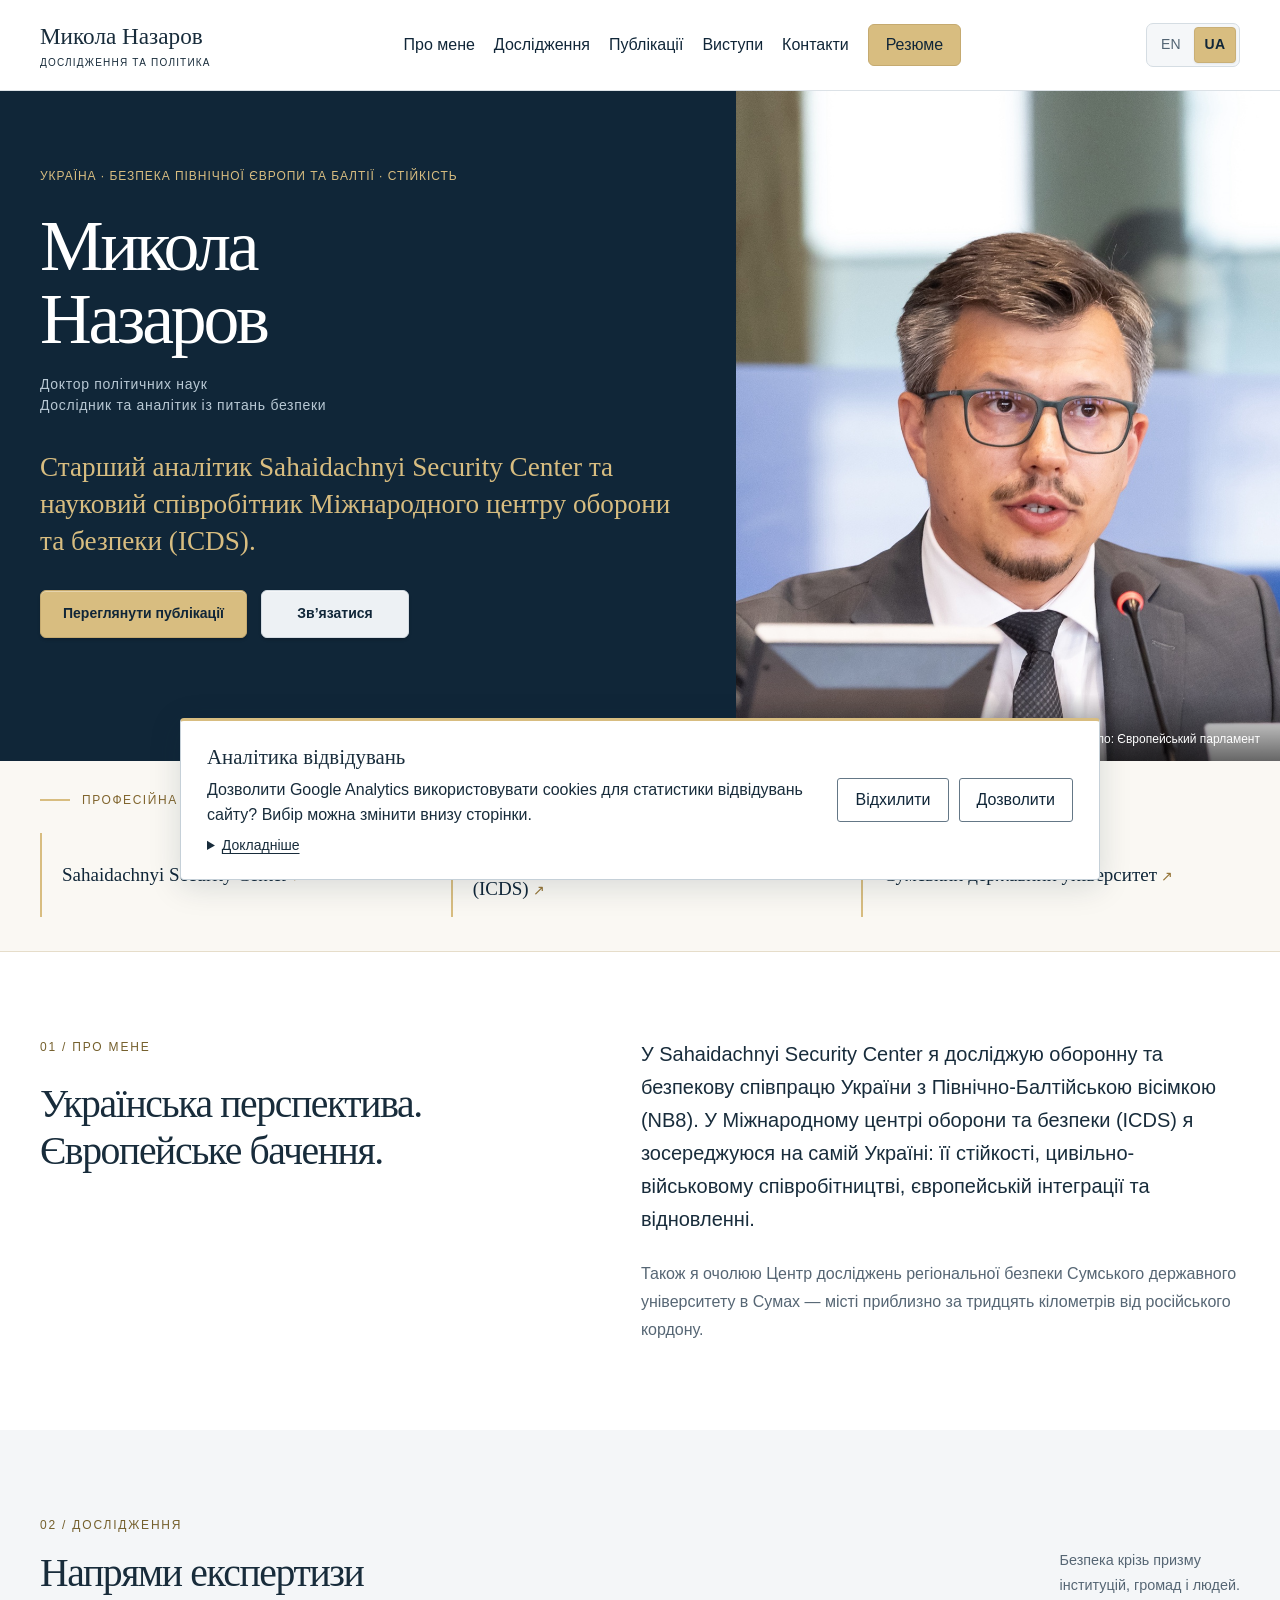
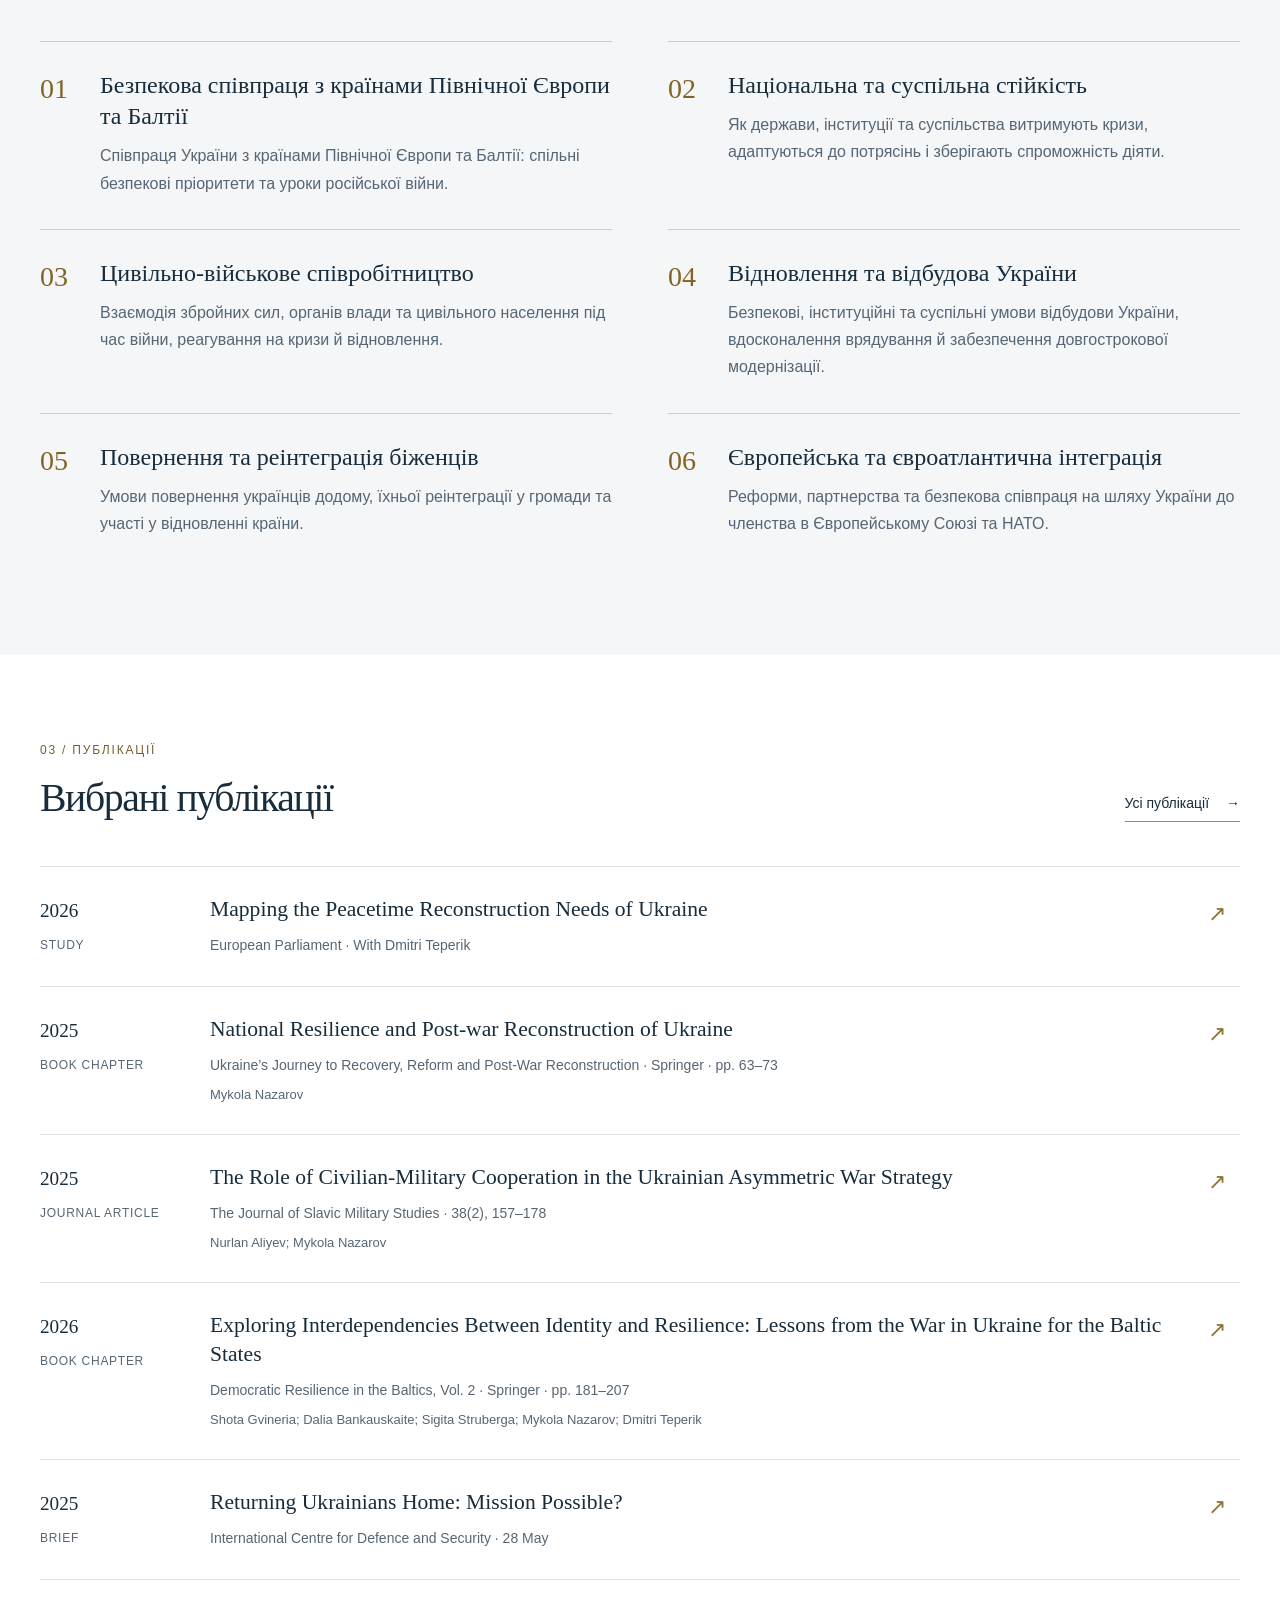
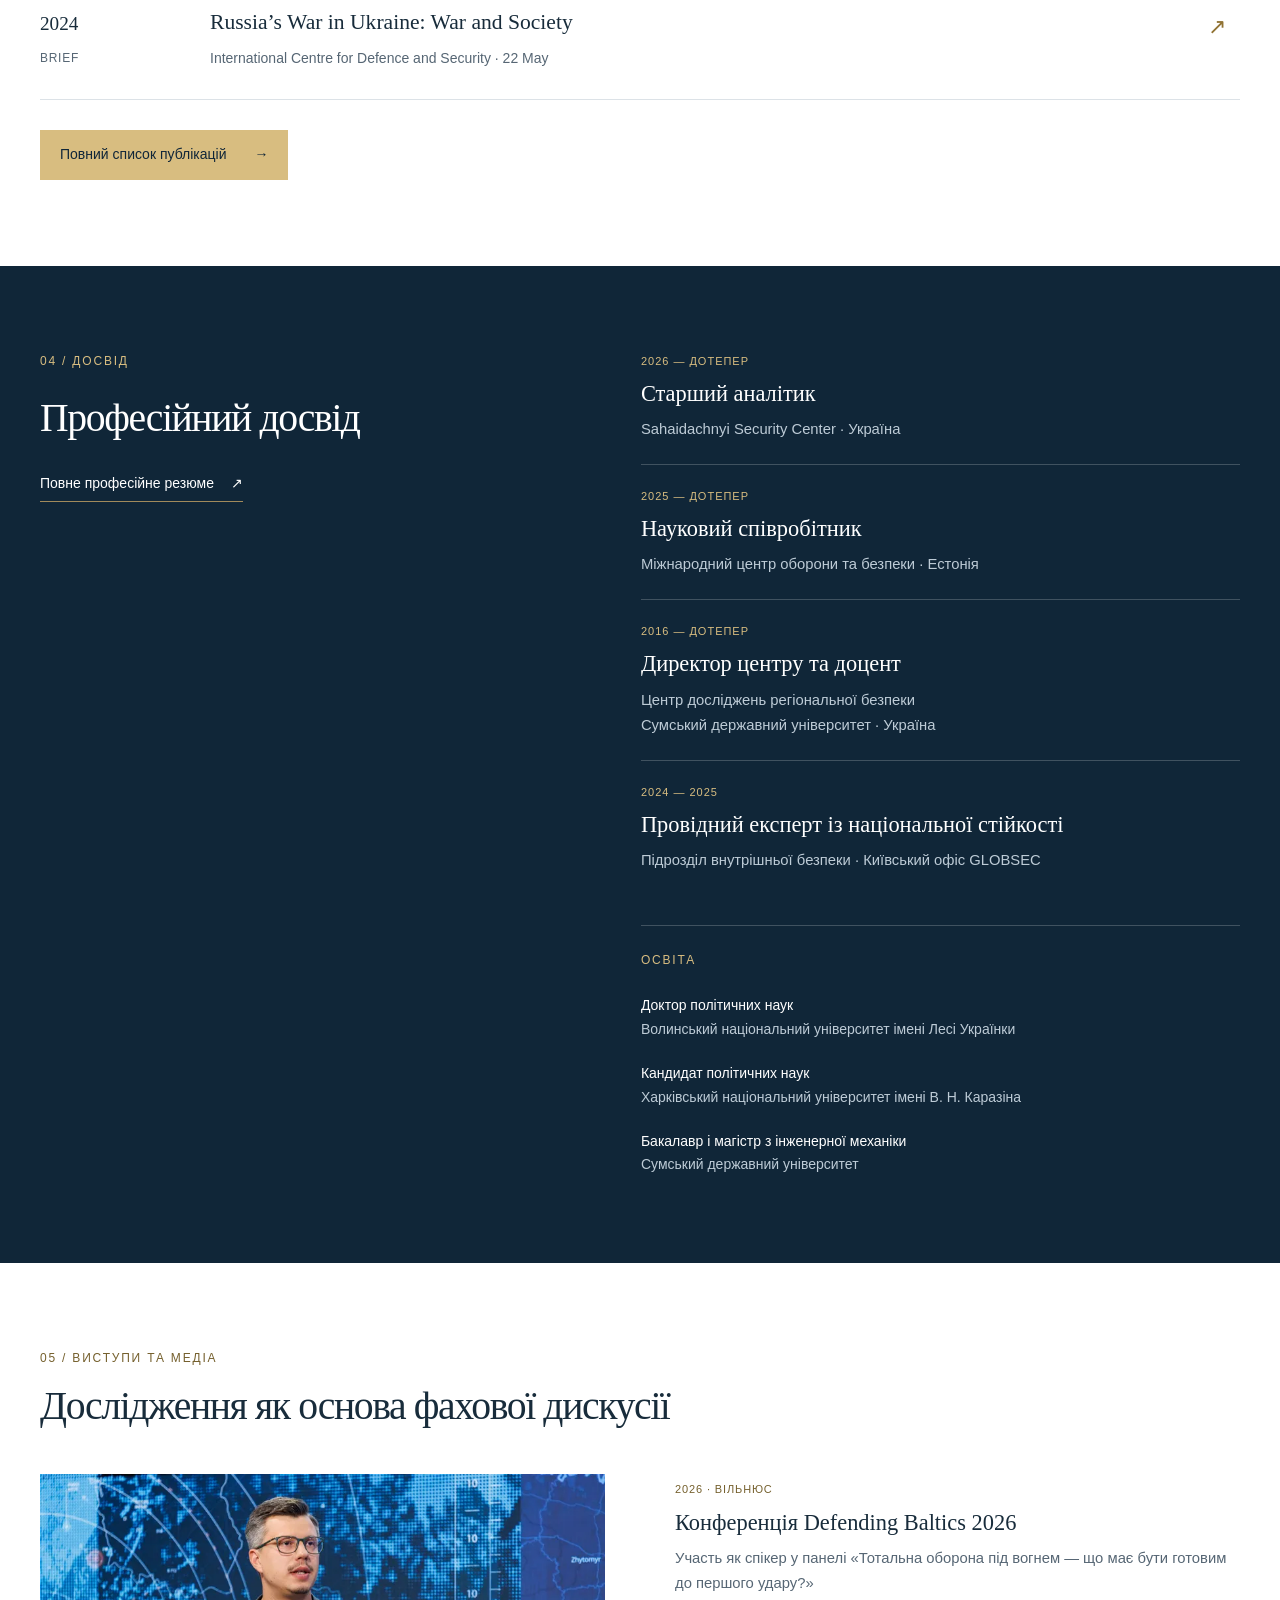
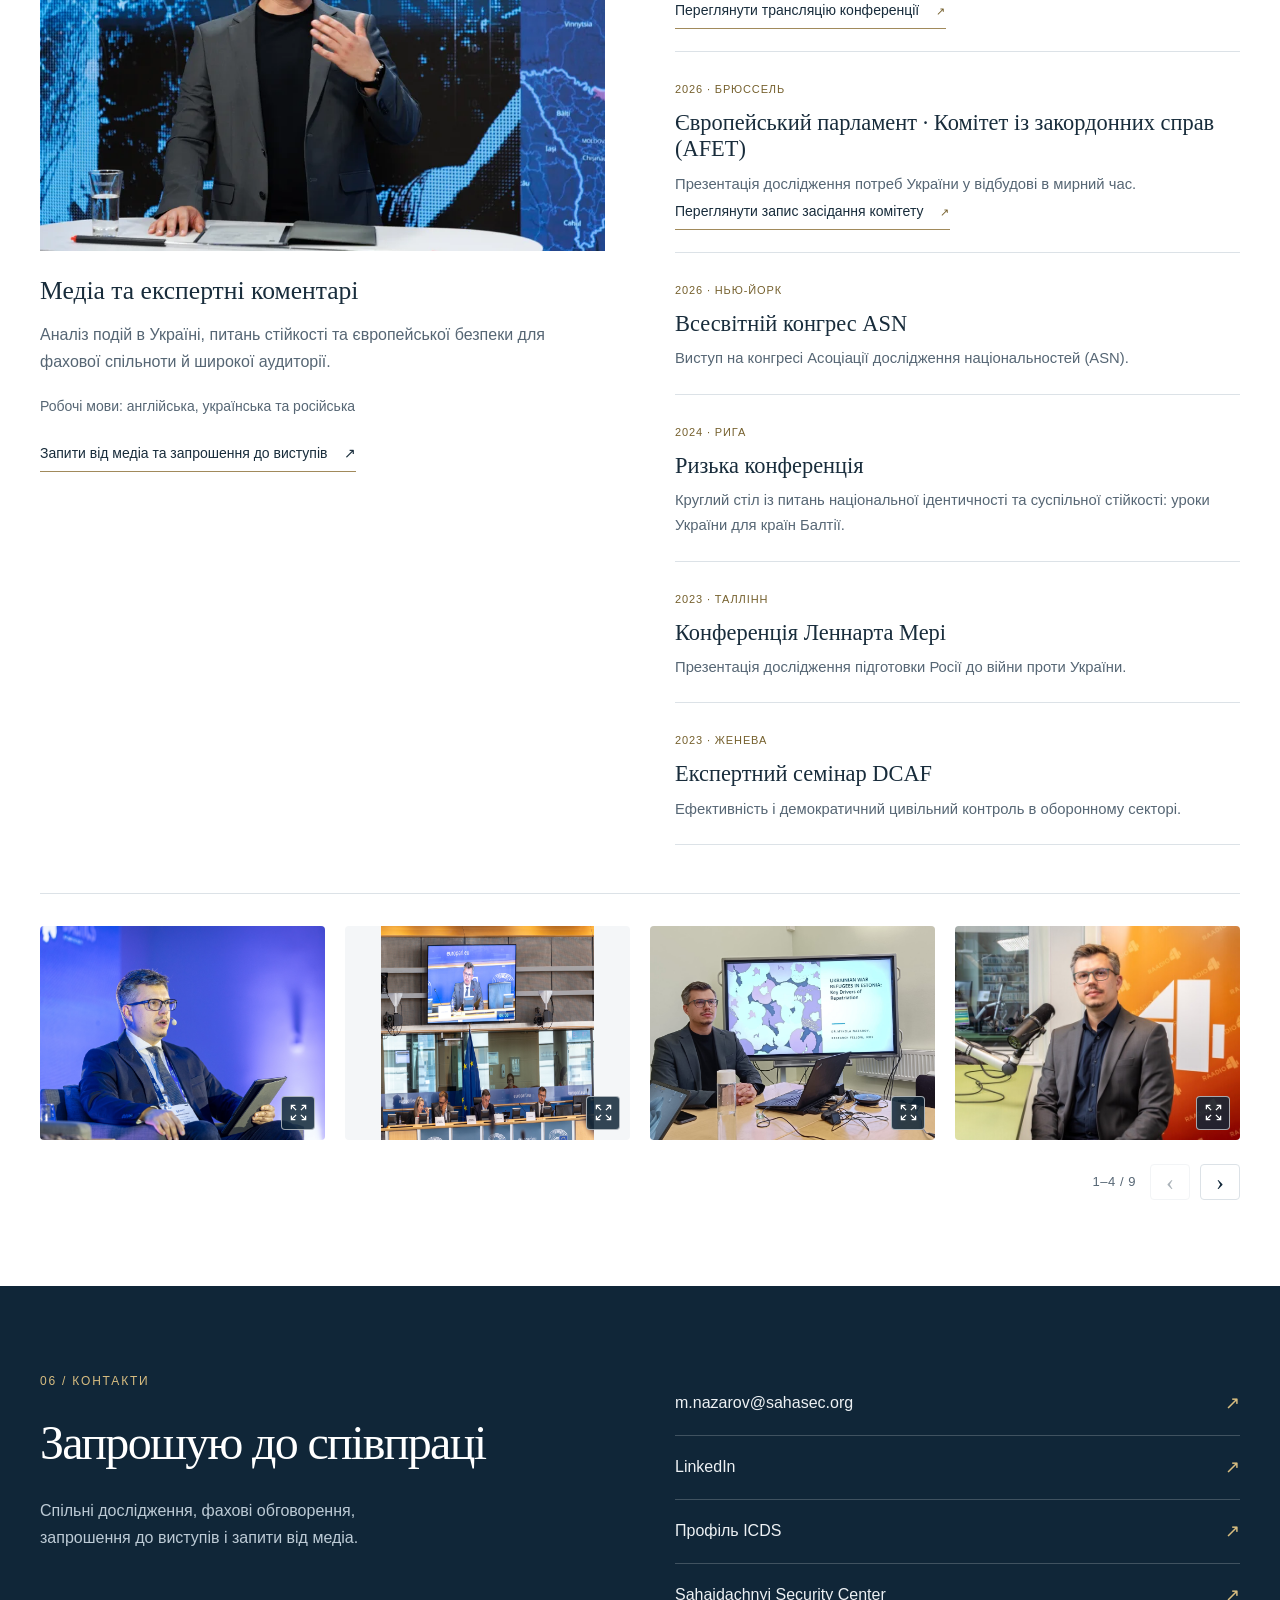
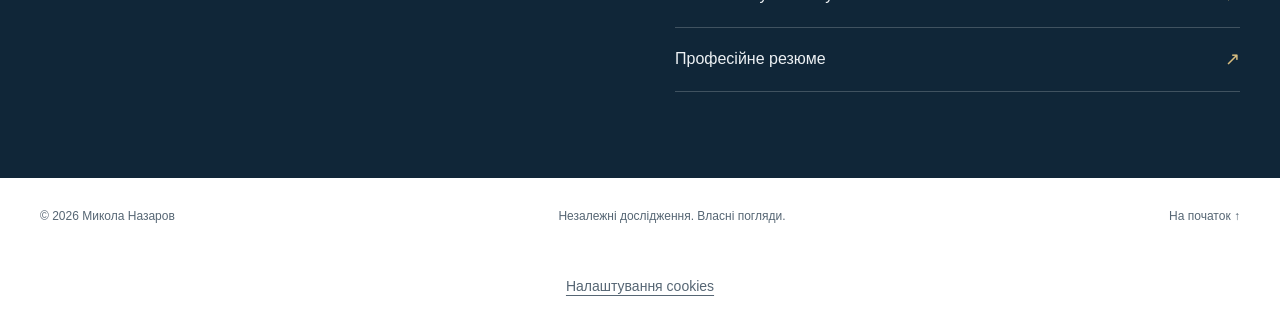
==== commit 010d9466: "Refine About typography without bold and correct ICDS article in hero" ====
--- a/uk/index.html
+++ b/uk/index.html
@@ -8,7 +8,7 @@
 <link rel="icon" href="/favicon.ico" sizes="16x16 32x32 48x48 64x64 128x128 256x256">
 <link rel="icon" type="image/png" href="/favicon.png" sizes="96x96">
 <link rel="apple-touch-icon" href="/apple-touch-icon.png" sizes="180x180">
-<link rel="stylesheet" href="../styles.css?v=20261110-publications"><script defer src="../script.js?v=20261110-publications"></script>
+<link rel="stylesheet" href="../styles.css?v=20261110-about-type"><script defer src="../script.js?v=20261110-publications"></script>
 <link rel="canonical" href="https://mykola-nazarov.com/uk/"><link rel="alternate" hreflang="en" href="https://mykola-nazarov.com/"><link rel="alternate" hreflang="uk" href="https://mykola-nazarov.com/uk/"><link rel="alternate" hreflang="x-default" href="https://mykola-nazarov.com/"><meta property="og:url" content="https://mykola-nazarov.com/uk/"><meta property="og:locale" content="uk_UA"><meta property="og:locale:alternate" content="en_GB"><script defer src="../language.js"></script><script defer src="../gallery.js?v=20260928-gallery8"></script>
 <script type="application/ld+json">
 {
@@ -81,7 +81,7 @@
 <main id="main">
 <section class="hero"><div class="hero-inner"><div class="hero-copy"><p class="eyebrow">УКРАЇНА · БЕЗПЕКА ПІВНІЧНОЇ ЄВРОПИ ТА БАЛТІЇ · СТІЙКІСТЬ</p><h1>Микола<br>Назаров<span class="degree">Доктор політичних наук<br>Дослідник та аналітик із питань безпеки</span></h1><p class="hero-lead">Старший аналітик Sahaidachnyi Security Center та науковий співробітник Міжнародного центру оборони та безпеки (ICDS).</p><div class="hero-actions"><a class="hero-action hero-action-primary" href="#publications">Переглянути публікації</a><a class="hero-action" href="#contact">Зв’язатися</a></div></div><figure class="hero-portrait"><img src="../assets/mykola-nazarov.jpeg" alt="Микола Назаров під час виступу біля мікрофона" width="1024" height="1536" fetchpriority="high"><figcaption>© Європейський Союз, 2026 · Джерело: Європейський парламент</figcaption></figure></div></section>
 <div class="affiliations"><div><span class="small-label">ПРОФЕСІЙНА ДІЯЛЬНІСТЬ</span><p><a href="https://sahasec.org/uk/team/mykola-nazarov/" target="_blank" rel="noopener noreferrer">Sahaidachnyi Security Center</a></p><p><a href="https://icds.ee/en/author/mykola-nazarov/" target="_blank" rel="noopener noreferrer">Міжнародний центр оборони та безпеки <span class="affiliation-abbr">(ICDS)</span></a></p><p><a href="https://sumdu.edu.ua" target="_blank" rel="noopener noreferrer">Сумський державний університет</a></p></div></div>
-<section class="section split" id="about"><div><p class="eyebrow dark">01 / ПРО МЕНЕ</p><h2>Українська перспектива.<br>Європейське бачення.</h2></div><div class="body-copy"><p class="intro"><strong>У Sahaidachnyi Security Center я досліджую оборонну та безпекову співпрацю України з Північно-Балтійською вісімкою (NB8). У Міжнародному центрі оборони та безпеки (ICDS) я зосереджуюся на самій Україні: її стійкості, цивільно-військовому співробітництві, європейській інтеграції та відновленні.</strong></p><p>Також я очолюю Центр досліджень регіональної безпеки Сумського державного університету в Сумах — місті приблизно за тридцять кілометрів від російського кордону.</p></div></section>
+<section class="section split" id="about"><div><p class="eyebrow dark">01 / ПРО МЕНЕ</p><h2>Українська перспектива.<br>Європейське бачення.</h2></div><div class="body-copy"><p class="intro">У Sahaidachnyi Security Center я досліджую оборонну та безпекову співпрацю України з Північно-Балтійською вісімкою (NB8). У Міжнародному центрі оборони та безпеки (ICDS) я зосереджуюся на самій Україні: її стійкості, цивільно-військовому співробітництві, європейській інтеграції та відновленні.</p><p>Також я очолюю Центр досліджень регіональної безпеки Сумського державного університету в Сумах — місті приблизно за тридцять кілометрів від російського кордону.</p></div></section>
 <section class="research-section" id="research"><div class="section"><div class="section-heading"><div><p class="eyebrow dark">02 / ДОСЛІДЖЕННЯ</p><h2>Напрями експертизи</h2></div><p>Безпека крізь призму<br>інституцій, громад і людей.</p></div><ol class="expertise-grid" role="list">
 <li class="expertise-item"><span class="index" aria-hidden="true">01</span><div><h3>Безпекова співпраця з країнами Північної Європи та Балтії</h3><p>Співпраця України з країнами Північної Європи та Балтії: спільні безпекові пріоритети та уроки російської війни.</p></div></li>
 <li class="expertise-item"><span class="index" aria-hidden="true">02</span><div><h3>Національна та суспільна стійкість</h3><p>Як держави, інституції та суспільства витримують кризи, адаптуються до потрясінь і зберігають спроможність діяти.</p></div></li>
--- a/styles.css
+++ b/styles.css
@@ -118,3 +118,9 @@
   .publication{grid-template-columns:96px minmax(0,1fr);gap:16px}
   .pub-meta span,html[lang="uk"] .pub-meta span{font-size:11px;line-height:1.5;white-space:normal;overflow-wrap:normal;word-break:normal;hyphens:none}
 }
+
+/* Calm, readable About typography with a smaller supporting paragraph. */
+#about .body-copy{max-width:38rem}
+#about .body-copy .intro{font-family:Arial,Helvetica,sans-serif;font-size:1.25rem;font-weight:400;line-height:1.65;color:var(--ink);margin-bottom:24px}
+#about .body-copy p:not(.intro){font-size:1rem;line-height:1.75;margin-bottom:0}
+@media(max-width:760px){#about .body-copy .intro{font-size:1.125rem;margin-bottom:20px}}
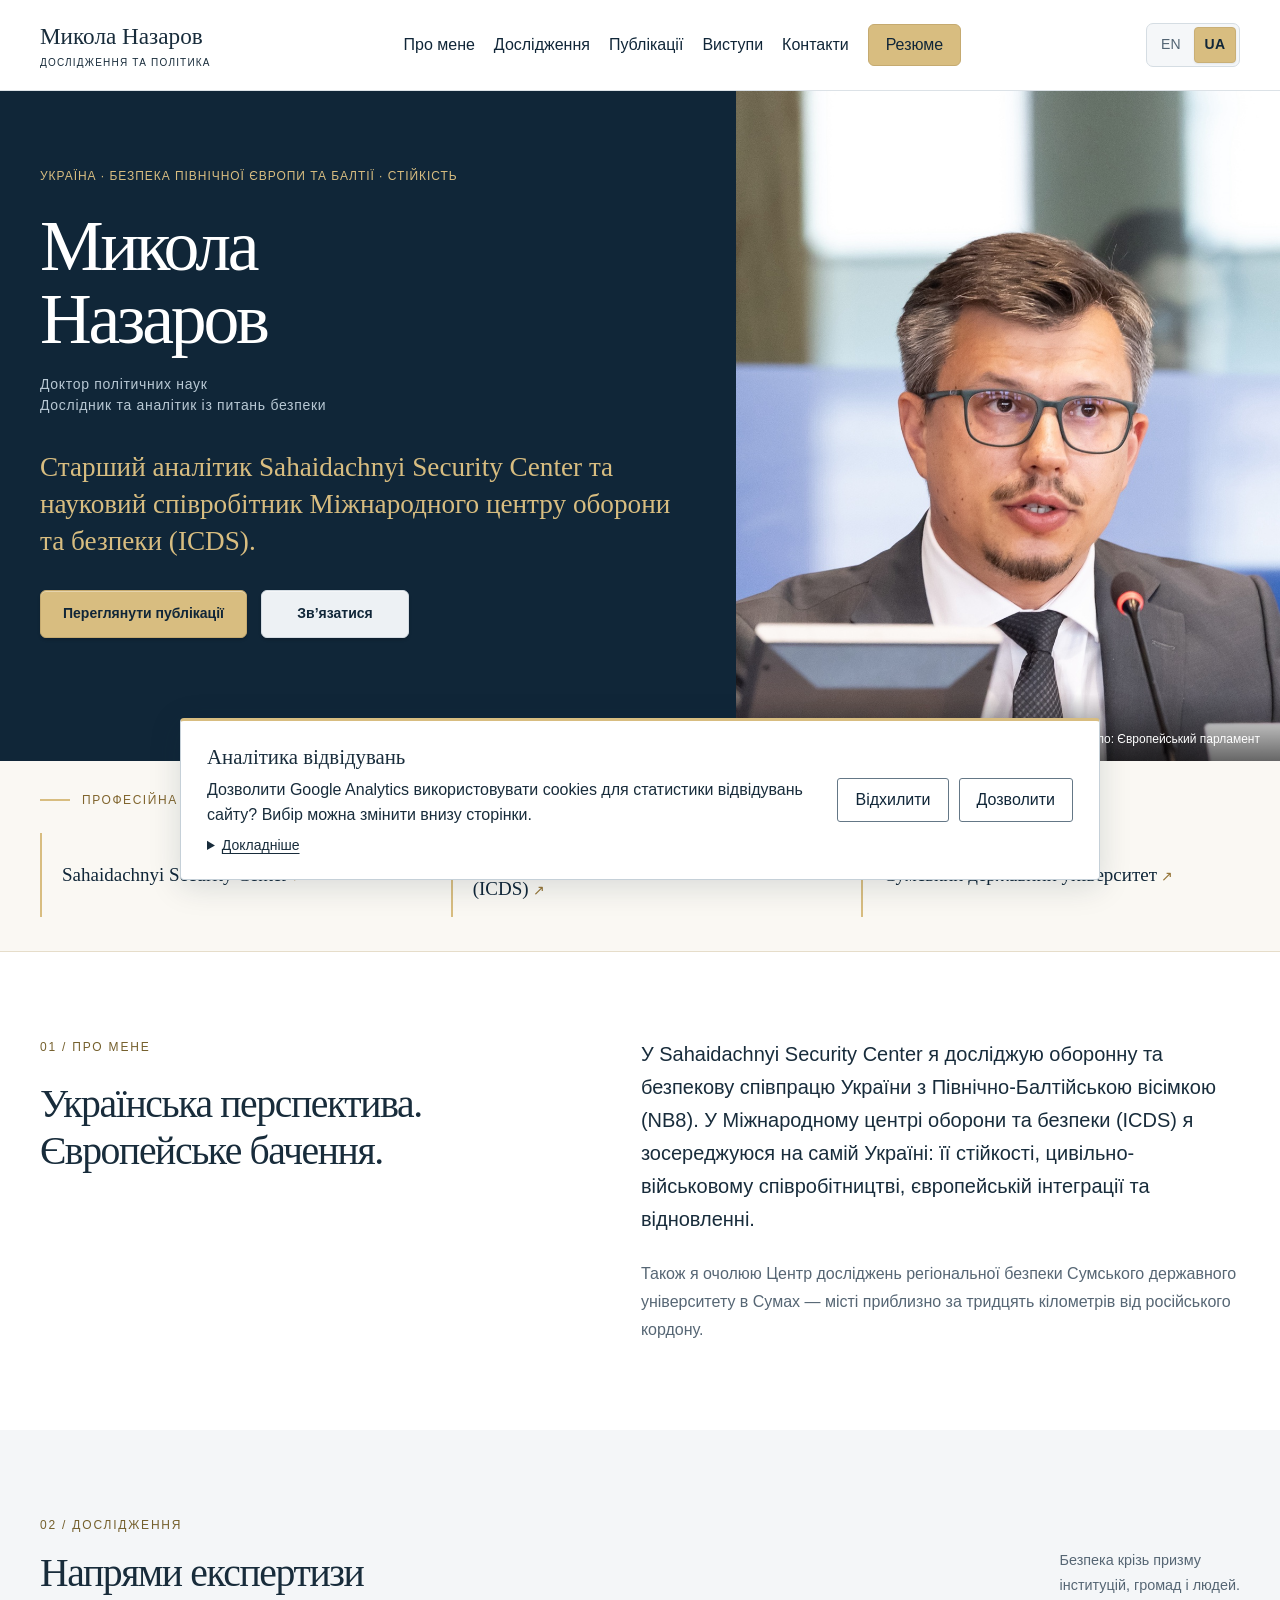
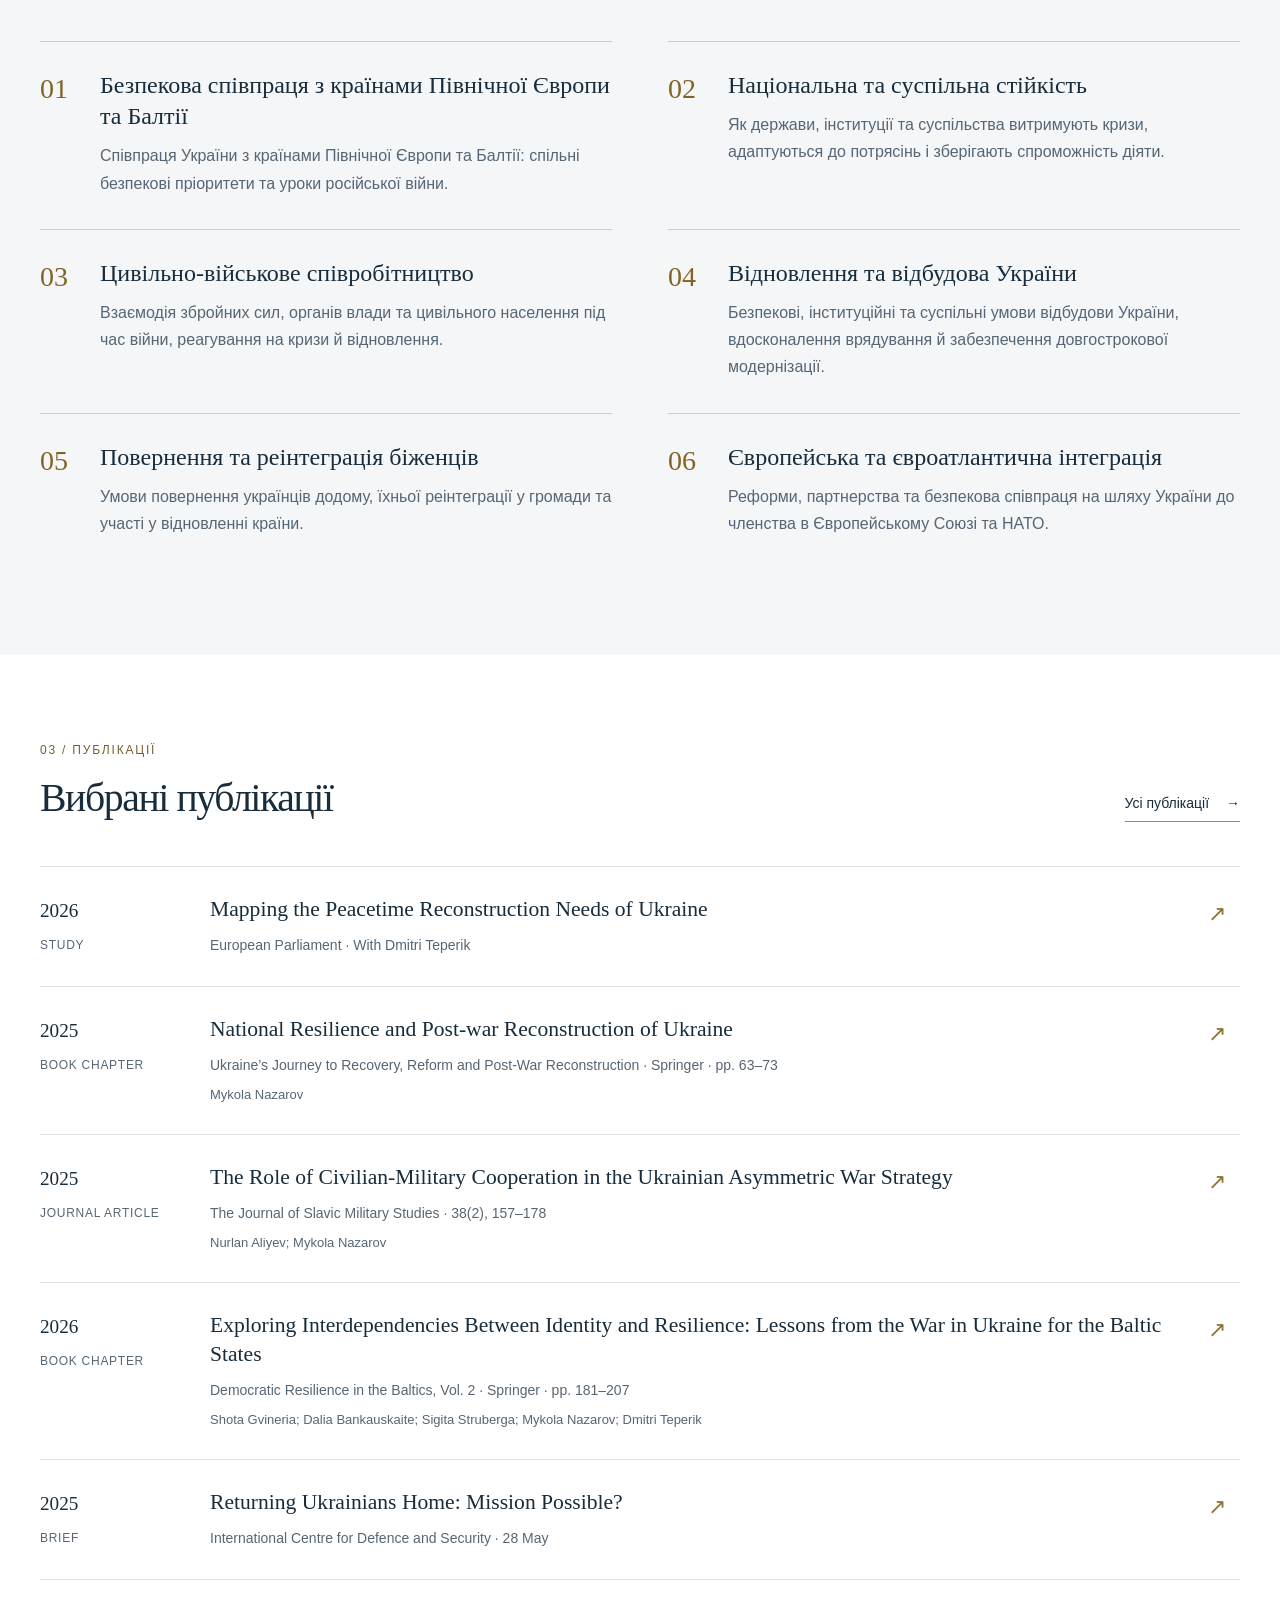
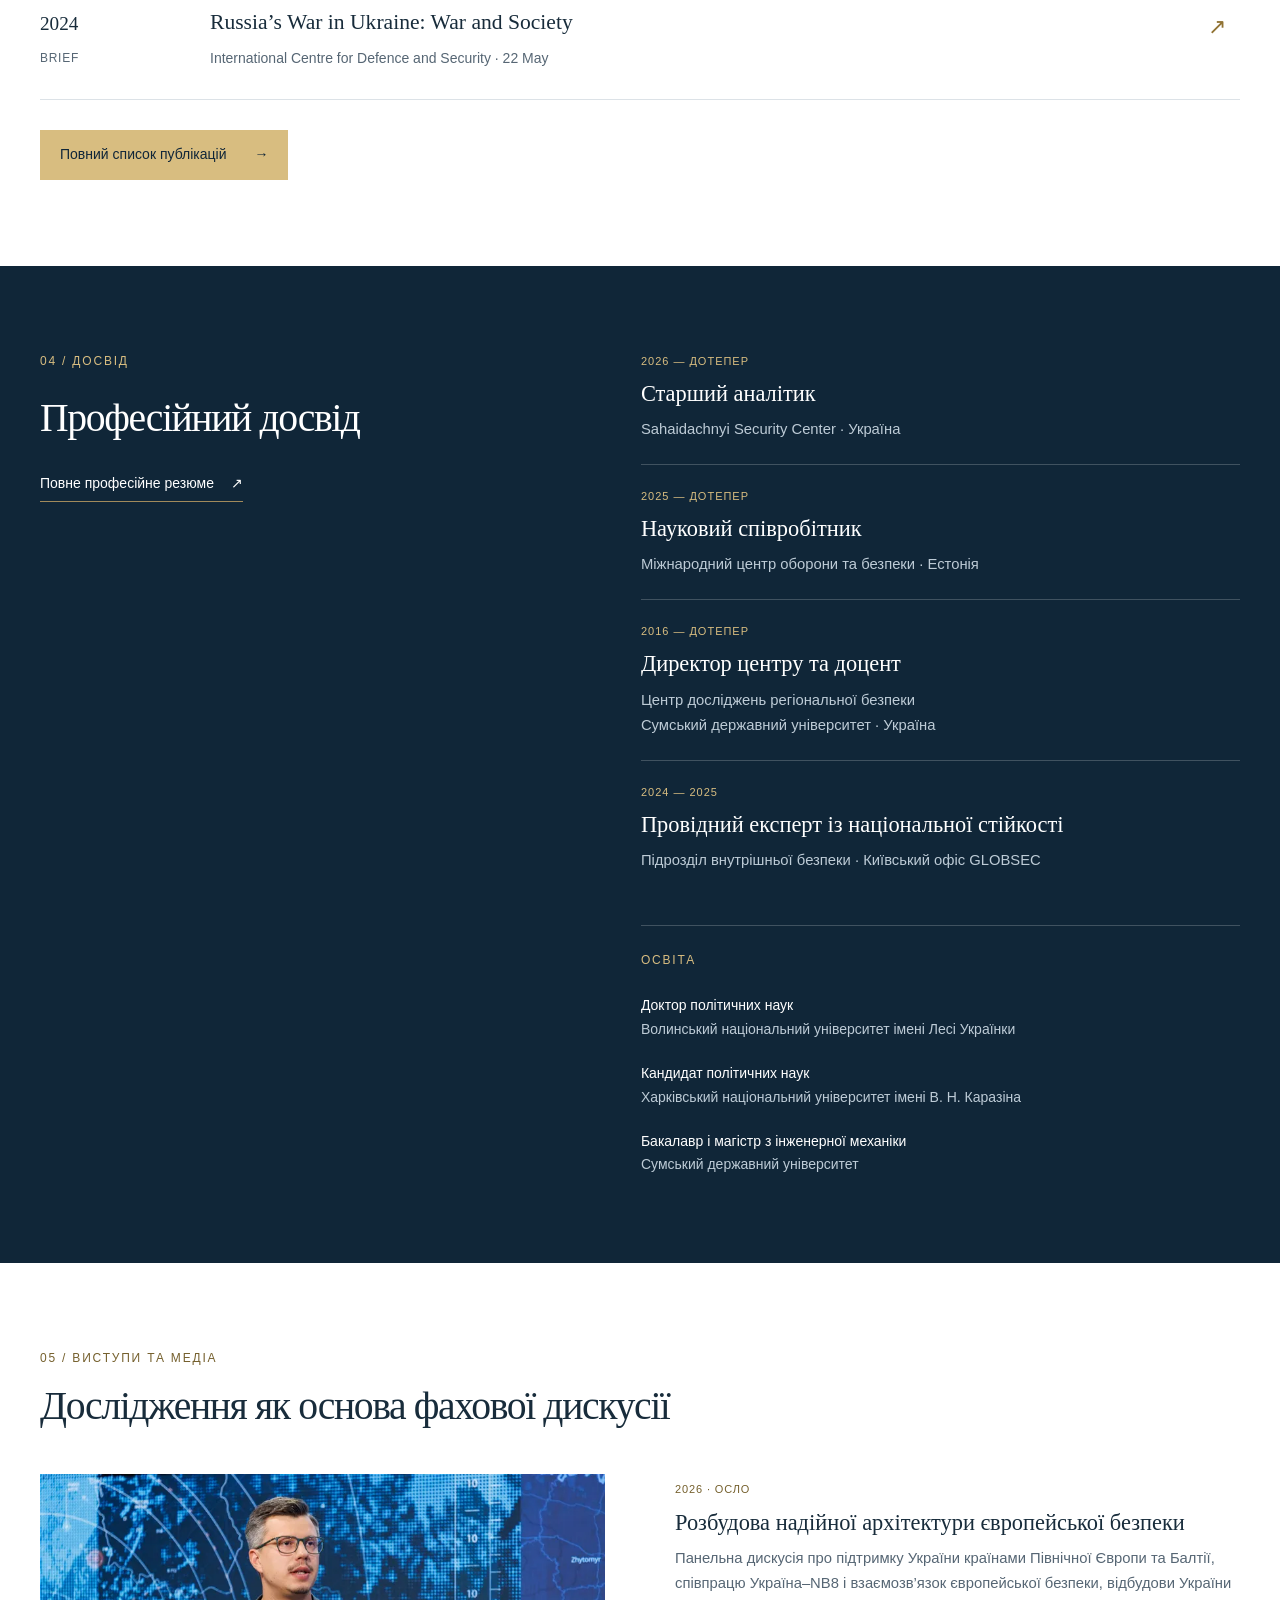
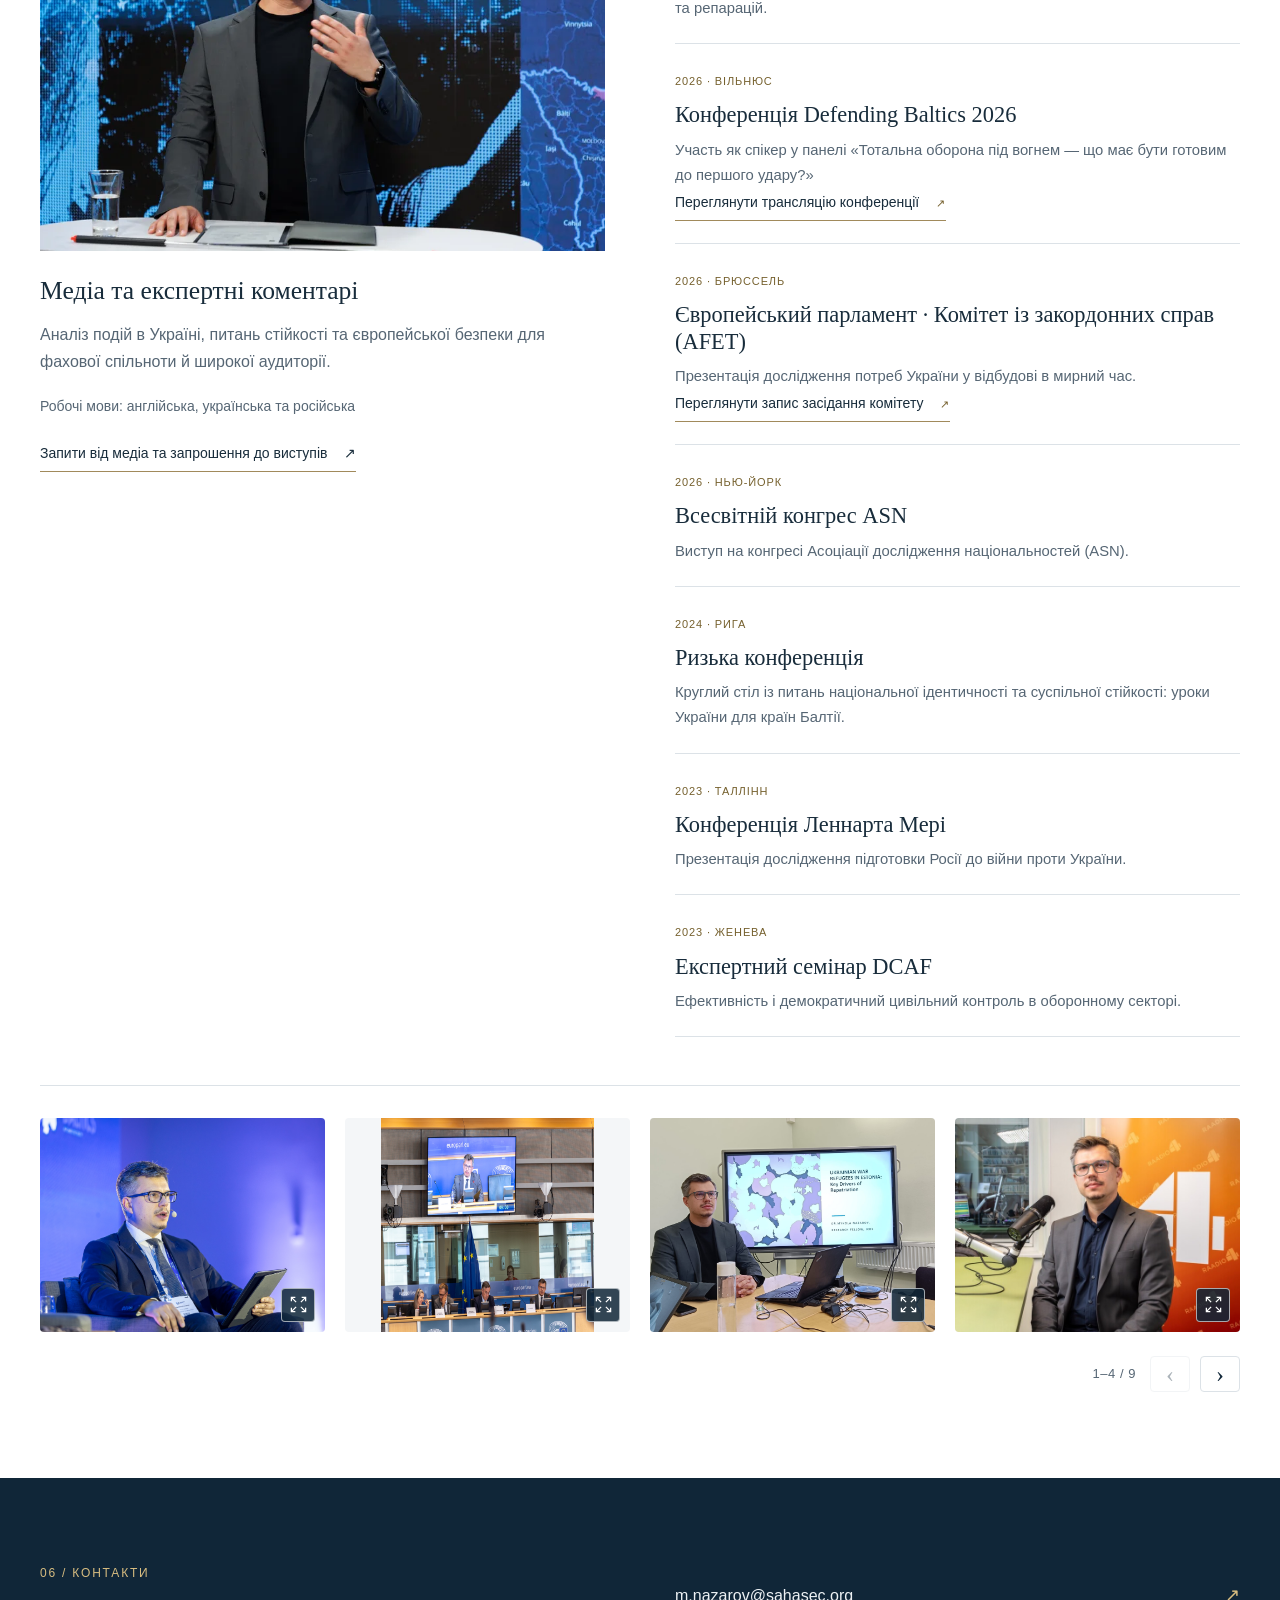
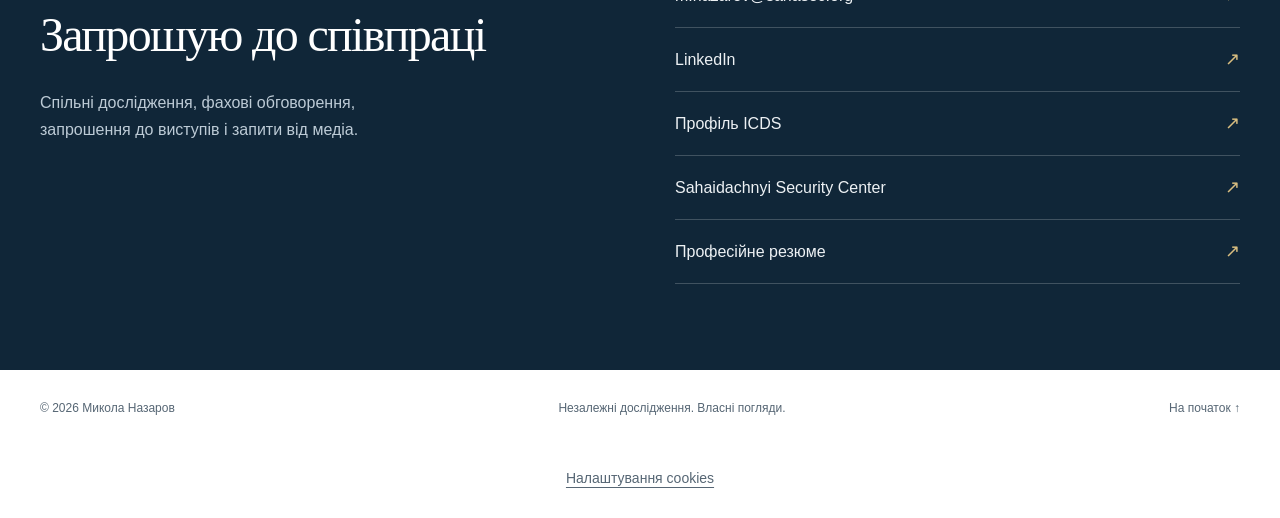
==== commit d0d76852: "Add Oslo panel to speaking engagements" ====
--- a/uk/index.html
+++ b/uk/index.html
@@ -8,7 +8,7 @@
 <link rel="icon" href="/favicon.ico" sizes="16x16 32x32 48x48 64x64 128x128 256x256">
 <link rel="icon" type="image/png" href="/favicon.png" sizes="96x96">
 <link rel="apple-touch-icon" href="/apple-touch-icon.png" sizes="180x180">
-<link rel="stylesheet" href="../styles.css?v=20261110-about-type"><script defer src="../script.js?v=20261110-publications"></script>
+<link rel="stylesheet" href="../styles.css?v=20261110-mobile-portrait"><script defer src="../script.js?v=20261110-publications"></script>
 <link rel="canonical" href="https://mykola-nazarov.com/uk/"><link rel="alternate" hreflang="en" href="https://mykola-nazarov.com/"><link rel="alternate" hreflang="uk" href="https://mykola-nazarov.com/uk/"><link rel="alternate" hreflang="x-default" href="https://mykola-nazarov.com/"><meta property="og:url" content="https://mykola-nazarov.com/uk/"><meta property="og:locale" content="uk_UA"><meta property="og:locale:alternate" content="en_GB"><script defer src="../language.js"></script><script defer src="../gallery.js?v=20260928-gallery8"></script>
 <script type="application/ld+json">
 {
@@ -101,7 +101,7 @@
 <article lang="en" class="publication" data-year="2024" data-topic="resilience"><div class="pub-meta">2024<span>BRIEF</span></div><div><h4><a href="https://icds.ee/en/russias-war-in-ukraine-war-and-society/" target="_blank" rel="noopener noreferrer">Russia’s War in Ukraine: War and Society</a></h4><p>International Centre for Defence and Security · 22 May</p></div><span class="pub-arrow" aria-hidden="true">↗</span></article>
 </div><div class="publications-actions"><a class="button gold" href="publications.html">Повний список публікацій <span aria-hidden="true">→</span></a></div></section>
 <section class="experience-section" id="experience"><div class="section split"><div><p class="eyebrow">04 / ДОСВІД</p><h2>Професійний досвід</h2><a class="text-link light" href="cv.html">Повне професійне резюме <span aria-hidden="true">↗</span></a></div><div class="timeline"><article><p class="date">2026 — ДОТЕПЕР</p><h3>Старший аналітик</h3><p>Sahaidachnyi Security Center · Україна</p></article><article><p class="date">2025 — ДОТЕПЕР</p><h3>Науковий співробітник</h3><p>Міжнародний центр оборони та безпеки · Естонія</p></article><article><p class="date">2016 — ДОТЕПЕР</p><h3>Директор центру та доцент</h3><p>Центр досліджень регіональної безпеки<br>Сумський державний університет · Україна</p></article><article><p class="date">2024 — 2025</p><h3>Провідний експерт із національної стійкості</h3><p>Підрозділ внутрішньої безпеки · Київський офіс GLOBSEC</p></article><div class="education"><p class="eyebrow">ОСВІТА</p><p><strong>Доктор політичних наук</strong><br>Волинський національний університет імені Лесі Українки</p><p><strong>Кандидат політичних наук</strong><br>Харківський національний університет імені В. Н. Каразіна</p><p><strong>Бакалавр і магістр з інженерної механіки</strong><br>Сумський державний університет</p></div></div></div></section>
-<section class="section" id="speaking"><div class="section-heading"><div><p class="eyebrow dark">05 / ВИСТУПИ ТА МЕДІА</p><h2>Дослідження як основа фахової дискусії</h2></div></div><div class="speaking-grid"><div><img class="media-photo" src="../assets/media.webp" alt="Микола Назаров під час телевізійної дискусії" width="860" height="573" loading="lazy"><h3>Медіа та експертні коментарі</h3><p>Аналіз подій в Україні, питань стійкості та європейської безпеки для фахової спільноти й широкої аудиторії.</p><p class="languages">Робочі мови: англійська, українська та російська</p><a class="text-link" href="mailto:m.nazarov@sahasec.org">Запити від медіа та запрошення до виступів <span aria-hidden="true">↗</span></a></div><div class="events"><article><span>2026 · ВІЛЬНЮС</span><h3>Конференція Defending Baltics 2026</h3><p>Участь як спікер у панелі «Тотальна оборона під вогнем — що має бути готовим до першого удару?»</p><a class="text-link" href="https://youtu.be/OSr7ZfuZhS0?t=7414" target="_blank" rel="noopener noreferrer">Переглянути трансляцію конференції <span aria-hidden="true">↗</span></a></article><article><span>2026 · БРЮССЕЛЬ</span><h3>Європейський парламент · Комітет із закордонних справ (AFET)</h3><p>Презентація дослідження потреб України у відбудові в мирний час.</p><a class="text-link" href="https://multimedia.europarl.europa.eu/en/webstreaming/committee-on-foreign-affairs-ordinary-meeting_20260624-1635-COMMITTEE-AFET" target="_blank" rel="noopener noreferrer">Переглянути запис засідання комітету <span aria-hidden="true">↗</span></a></article><article><span>2026 · НЬЮ-ЙОРК</span><h3>Всесвітній конгрес ASN</h3><p>Виступ на конгресі Асоціації дослідження національностей (ASN).</p></article><article><span>2024 · РИГА</span><h3>Ризька конференція</h3><p>Круглий стіл із питань національної ідентичності та суспільної стійкості: уроки України для країн Балтії.</p></article><article><span>2023 · ТАЛЛІНН</span><h3>Конференція Леннарта Мері</h3><p>Презентація дослідження підготовки Росії до війни проти України.</p></article><article><span>2023 · ЖЕНЕВА</span><h3>Експертний семінар DCAF</h3><p>Ефективність і демократичний цивільний контроль в оборонному секторі.</p></article></div></div><div class="speaking-gallery" role="group" aria-label="Фотогалерея виступів, інтерв’ю та професійних зустрічей"><a class="gallery-item" href="../assets/speaking-defending-baltics-2026-mindaugas-mikulenas.jpg" data-gallery-item aria-label="Відкрити фото: Микола Назаров під час виступу на конференції Defending Baltics 2026 у Вільнюсі" title="Фото: Mindaugas Mikulenas"><img src="../assets/speaking-defending-baltics-2026-mindaugas-mikulenas.jpg" alt="Микола Назаров під час виступу на конференції Defending Baltics 2026 у Вільнюсі. Фото: Mindaugas Mikulenas" width="2048" height="1365" loading="lazy" decoding="async" style="object-position:40% 45%"><span class="gallery-zoom" aria-hidden="true"><svg viewBox="0 0 24 24" width="19" height="19" fill="none" stroke="currentColor" stroke-width="1.6" aria-hidden="true"><path d="M8 3H3v5m13-5h5v5M3 16v5h5m13-5v5h-5M3 3l6 6m12-6-6 6M3 21l6-6m12 6-6-6"/></svg></span></a><a class="gallery-item" href="../assets/speaking-european-parliament-session.jpg" data-gallery-item aria-label="Відкрити фото: Микола Назаров під час виступу в Європейському парламенті"><img src="../assets/speaking-european-parliament-session.jpg" alt="Микола Назаров під час виступу в Європейському парламенті" width="1536" height="1536" loading="lazy" decoding="async" style="object-fit:contain;object-position:center"><span class="gallery-zoom" aria-hidden="true"><svg viewBox="0 0 24 24" width="19" height="19" fill="none" stroke="currentColor" stroke-width="1.6" aria-hidden="true"><path d="M8 3H3v5m13-5h5v5M3 16v5h5m13-5v5h-5M3 3l6 6m12-6-6 6M3 21l6-6m12 6-6-6"/></svg></span></a><a class="gallery-item" href="../assets/speaking-research-presentation.jpg" data-gallery-item aria-label="Відкрити фото: Микола Назаров на презентації дослідження українських воєнних біженців в Естонії"><img src="../assets/speaking-research-presentation.jpg" alt="Микола Назаров на презентації дослідження українських воєнних біженців в Естонії" width="2048" height="1684" loading="lazy" decoding="async" style="object-position:50% 35%"><span class="gallery-zoom" aria-hidden="true"><svg viewBox="0 0 24 24" width="19" height="19" fill="none" stroke="currentColor" stroke-width="1.6" aria-hidden="true"><path d="M8 3H3v5m13-5h5v5M3 16v5h5m13-5v5h-5M3 3l6 6m12-6-6 6M3 21l6-6m12 6-6-6"/></svg></span></a><a class="gallery-item" href="../assets/speaking-radio-interview.jpg" data-gallery-item aria-label="Відкрити фото: Микола Назаров у радіостудії"><img src="../assets/speaking-radio-interview.jpg" alt="Микола Назаров у радіостудії" width="784" height="490" loading="lazy" decoding="async" style="object-position:50% 45%"><span class="gallery-zoom" aria-hidden="true"><svg viewBox="0 0 24 24" width="19" height="19" fill="none" stroke="currentColor" stroke-width="1.6" aria-hidden="true"><path d="M8 3H3v5m13-5h5v5M3 16v5h5m13-5v5h-5M3 3l6 6m12-6-6 6M3 21l6-6m12 6-6-6"/></svg></span></a><a class="gallery-item" href="../assets/speaking-err-interview.jpg" data-gallery-item aria-label="Відкрити фото: Микола Назаров під час телевізійного інтерв’ю ERR"><img src="../assets/speaking-err-interview.jpg" alt="Микола Назаров під час телевізійного інтерв’ю ERR" width="988" height="657" loading="lazy" decoding="async" style="object-position:50% 40%"><span class="gallery-zoom" aria-hidden="true"><svg viewBox="0 0 24 24" width="19" height="19" fill="none" stroke="currentColor" stroke-width="1.6" aria-hidden="true"><path d="M8 3H3v5m13-5h5v5M3 16v5h5m13-5v5h-5M3 3l6 6m12-6-6 6M3 21l6-6m12 6-6-6"/></svg></span></a><a class="gallery-item" href="../assets/meeting-lennart-meri-conference.jpg" data-gallery-item aria-label="Відкрити фото: Микола Назаров з учасником конференції Леннарта Мері"><img src="../assets/meeting-lennart-meri-conference.jpg" alt="Микола Назаров з учасником конференції Леннарта Мері" width="1152" height="1536" loading="lazy" decoding="async" style="object-position:50% 38%"><span class="gallery-zoom" aria-hidden="true"><svg viewBox="0 0 24 24" width="19" height="19" fill="none" stroke="currentColor" stroke-width="1.6" aria-hidden="true"><path d="M8 3H3v5m13-5h5v5M3 16v5h5m13-5v5h-5M3 3l6 6m12-6-6 6M3 21l6-6m12 6-6-6"/></svg></span></a><a class="gallery-item" href="../assets/meeting-professional-exchange.jpg" data-gallery-item aria-label="Відкрити фото: Микола Назаров під час професійної зустрічі"><img src="../assets/meeting-professional-exchange.jpg" alt="Микола Назаров під час професійної зустрічі" width="1152" height="1536" loading="lazy" decoding="async" style="object-position:50% 65%"><span class="gallery-zoom" aria-hidden="true"><svg viewBox="0 0 24 24" width="19" height="19" fill="none" stroke="currentColor" stroke-width="1.6" aria-hidden="true"><path d="M8 3H3v5m13-5h5v5M3 16v5h5m13-5v5h-5M3 3l6 6m12-6-6 6M3 21l6-6m12 6-6-6"/></svg></span></a><a class="gallery-item" href="../assets/meeting-nordic-baltic-ukraine-forum.jpg" data-gallery-item aria-label="Відкрити фото: Обговорення за круглим столом на Північно-Балтійсько-українському форумі"><img src="../assets/meeting-nordic-baltic-ukraine-forum.jpg" alt="Обговорення за круглим столом на Північно-Балтійсько-українському форумі" width="1536" height="1152" loading="lazy" decoding="async" style="object-position:center"><span class="gallery-zoom" aria-hidden="true"><svg viewBox="0 0 24 24" width="19" height="19" fill="none" stroke="currentColor" stroke-width="1.6" aria-hidden="true"><path d="M8 3H3v5m13-5h5v5M3 16v5h5m13-5v5h-5M3 3l6 6m12-6-6 6M3 21l6-6m12 6-6-6"/></svg></span></a><a class="gallery-item" href="../assets/meeting-nato-public-forum.jpg" data-gallery-item aria-label="Відкрити фото: Микола Назаров вітається з учасником Публічного форуму НАТО"><img src="../assets/meeting-nato-public-forum.jpg" alt="Микола Назаров вітається з учасником Публічного форуму НАТО" width="1336" height="1536" loading="lazy" decoding="async" style="object-position:50% 32%"><span class="gallery-zoom" aria-hidden="true"><svg viewBox="0 0 24 24" width="19" height="19" fill="none" stroke="currentColor" stroke-width="1.6" aria-hidden="true"><path d="M8 3H3v5m13-5h5v5M3 16v5h5m13-5v5h-5M3 3l6 6m12-6-6 6M3 21l6-6m12 6-6-6"/></svg></span></a></div><div class="gallery-strip-controls" hidden><span class="gallery-strip-count" aria-live="polite">1–4 / 9</span><button type="button" data-gallery-prev aria-label="Попередні фото"><span aria-hidden="true">‹</span></button><button type="button" data-gallery-next aria-label="Наступні фото"><span aria-hidden="true">›</span></button></div></section>
+<section class="section" id="speaking"><div class="section-heading"><div><p class="eyebrow dark">05 / ВИСТУПИ ТА МЕДІА</p><h2>Дослідження як основа фахової дискусії</h2></div></div><div class="speaking-grid"><div><img class="media-photo" src="../assets/media.webp" alt="Микола Назаров під час телевізійної дискусії" width="860" height="573" loading="lazy"><h3>Медіа та експертні коментарі</h3><p>Аналіз подій в Україні, питань стійкості та європейської безпеки для фахової спільноти й широкої аудиторії.</p><p class="languages">Робочі мови: англійська, українська та російська</p><a class="text-link" href="mailto:m.nazarov@sahasec.org">Запити від медіа та запрошення до виступів <span aria-hidden="true">↗</span></a></div><div class="events"><article><span>2026 · ОСЛО</span><h3>Розбудова надійної архітектури європейської безпеки</h3><p>Панельна дискусія про підтримку України країнами Північної Європи та Балтії, співпрацю Україна–NB8 і взаємозв’язок європейської безпеки, відбудови України та репарацій.</p></article><article><span>2026 · ВІЛЬНЮС</span><h3>Конференція Defending Baltics 2026</h3><p>Участь як спікер у панелі «Тотальна оборона під вогнем — що має бути готовим до першого удару?»</p><a class="text-link" href="https://youtu.be/OSr7ZfuZhS0?t=7414" target="_blank" rel="noopener noreferrer">Переглянути трансляцію конференції <span aria-hidden="true">↗</span></a></article><article><span>2026 · БРЮССЕЛЬ</span><h3>Європейський парламент · Комітет із закордонних справ (AFET)</h3><p>Презентація дослідження потреб України у відбудові в мирний час.</p><a class="text-link" href="https://multimedia.europarl.europa.eu/en/webstreaming/committee-on-foreign-affairs-ordinary-meeting_20260624-1635-COMMITTEE-AFET" target="_blank" rel="noopener noreferrer">Переглянути запис засідання комітету <span aria-hidden="true">↗</span></a></article><article><span>2026 · НЬЮ-ЙОРК</span><h3>Всесвітній конгрес ASN</h3><p>Виступ на конгресі Асоціації дослідження національностей (ASN).</p></article><article><span>2024 · РИГА</span><h3>Ризька конференція</h3><p>Круглий стіл із питань національної ідентичності та суспільної стійкості: уроки України для країн Балтії.</p></article><article><span>2023 · ТАЛЛІНН</span><h3>Конференція Леннарта Мері</h3><p>Презентація дослідження підготовки Росії до війни проти України.</p></article><article><span>2023 · ЖЕНЕВА</span><h3>Експертний семінар DCAF</h3><p>Ефективність і демократичний цивільний контроль в оборонному секторі.</p></article></div></div><div class="speaking-gallery" role="group" aria-label="Фотогалерея виступів, інтерв’ю та професійних зустрічей"><a class="gallery-item" href="../assets/speaking-defending-baltics-2026-mindaugas-mikulenas.jpg" data-gallery-item aria-label="Відкрити фото: Микола Назаров під час виступу на конференції Defending Baltics 2026 у Вільнюсі" title="Фото: Mindaugas Mikulenas"><img src="../assets/speaking-defending-baltics-2026-mindaugas-mikulenas.jpg" alt="Микола Назаров під час виступу на конференції Defending Baltics 2026 у Вільнюсі. Фото: Mindaugas Mikulenas" width="2048" height="1365" loading="lazy" decoding="async" style="object-position:40% 45%"><span class="gallery-zoom" aria-hidden="true"><svg viewBox="0 0 24 24" width="19" height="19" fill="none" stroke="currentColor" stroke-width="1.6" aria-hidden="true"><path d="M8 3H3v5m13-5h5v5M3 16v5h5m13-5v5h-5M3 3l6 6m12-6-6 6M3 21l6-6m12 6-6-6"/></svg></span></a><a class="gallery-item" href="../assets/speaking-european-parliament-session.jpg" data-gallery-item aria-label="Відкрити фото: Микола Назаров під час виступу в Європейському парламенті"><img src="../assets/speaking-european-parliament-session.jpg" alt="Микола Назаров під час виступу в Європейському парламенті" width="1536" height="1536" loading="lazy" decoding="async" style="object-fit:contain;object-position:center"><span class="gallery-zoom" aria-hidden="true"><svg viewBox="0 0 24 24" width="19" height="19" fill="none" stroke="currentColor" stroke-width="1.6" aria-hidden="true"><path d="M8 3H3v5m13-5h5v5M3 16v5h5m13-5v5h-5M3 3l6 6m12-6-6 6M3 21l6-6m12 6-6-6"/></svg></span></a><a class="gallery-item" href="../assets/speaking-research-presentation.jpg" data-gallery-item aria-label="Відкрити фото: Микола Назаров на презентації дослідження українських воєнних біженців в Естонії"><img src="../assets/speaking-research-presentation.jpg" alt="Микола Назаров на презентації дослідження українських воєнних біженців в Естонії" width="2048" height="1684" loading="lazy" decoding="async" style="object-position:50% 35%"><span class="gallery-zoom" aria-hidden="true"><svg viewBox="0 0 24 24" width="19" height="19" fill="none" stroke="currentColor" stroke-width="1.6" aria-hidden="true"><path d="M8 3H3v5m13-5h5v5M3 16v5h5m13-5v5h-5M3 3l6 6m12-6-6 6M3 21l6-6m12 6-6-6"/></svg></span></a><a class="gallery-item" href="../assets/speaking-radio-interview.jpg" data-gallery-item aria-label="Відкрити фото: Микола Назаров у радіостудії"><img src="../assets/speaking-radio-interview.jpg" alt="Микола Назаров у радіостудії" width="784" height="490" loading="lazy" decoding="async" style="object-position:50% 45%"><span class="gallery-zoom" aria-hidden="true"><svg viewBox="0 0 24 24" width="19" height="19" fill="none" stroke="currentColor" stroke-width="1.6" aria-hidden="true"><path d="M8 3H3v5m13-5h5v5M3 16v5h5m13-5v5h-5M3 3l6 6m12-6-6 6M3 21l6-6m12 6-6-6"/></svg></span></a><a class="gallery-item" href="../assets/speaking-err-interview.jpg" data-gallery-item aria-label="Відкрити фото: Микола Назаров під час телевізійного інтерв’ю ERR"><img src="../assets/speaking-err-interview.jpg" alt="Микола Назаров під час телевізійного інтерв’ю ERR" width="988" height="657" loading="lazy" decoding="async" style="object-position:50% 40%"><span class="gallery-zoom" aria-hidden="true"><svg viewBox="0 0 24 24" width="19" height="19" fill="none" stroke="currentColor" stroke-width="1.6" aria-hidden="true"><path d="M8 3H3v5m13-5h5v5M3 16v5h5m13-5v5h-5M3 3l6 6m12-6-6 6M3 21l6-6m12 6-6-6"/></svg></span></a><a class="gallery-item" href="../assets/meeting-lennart-meri-conference.jpg" data-gallery-item aria-label="Відкрити фото: Микола Назаров з учасником конференції Леннарта Мері"><img src="../assets/meeting-lennart-meri-conference.jpg" alt="Микола Назаров з учасником конференції Леннарта Мері" width="1152" height="1536" loading="lazy" decoding="async" style="object-position:50% 38%"><span class="gallery-zoom" aria-hidden="true"><svg viewBox="0 0 24 24" width="19" height="19" fill="none" stroke="currentColor" stroke-width="1.6" aria-hidden="true"><path d="M8 3H3v5m13-5h5v5M3 16v5h5m13-5v5h-5M3 3l6 6m12-6-6 6M3 21l6-6m12 6-6-6"/></svg></span></a><a class="gallery-item" href="../assets/meeting-professional-exchange.jpg" data-gallery-item aria-label="Відкрити фото: Микола Назаров під час професійної зустрічі"><img src="../assets/meeting-professional-exchange.jpg" alt="Микола Назаров під час професійної зустрічі" width="1152" height="1536" loading="lazy" decoding="async" style="object-position:50% 65%"><span class="gallery-zoom" aria-hidden="true"><svg viewBox="0 0 24 24" width="19" height="19" fill="none" stroke="currentColor" stroke-width="1.6" aria-hidden="true"><path d="M8 3H3v5m13-5h5v5M3 16v5h5m13-5v5h-5M3 3l6 6m12-6-6 6M3 21l6-6m12 6-6-6"/></svg></span></a><a class="gallery-item" href="../assets/meeting-nordic-baltic-ukraine-forum.jpg" data-gallery-item aria-label="Відкрити фото: Обговорення за круглим столом на Північно-Балтійсько-українському форумі"><img src="../assets/meeting-nordic-baltic-ukraine-forum.jpg" alt="Обговорення за круглим столом на Північно-Балтійсько-українському форумі" width="1536" height="1152" loading="lazy" decoding="async" style="object-position:center"><span class="gallery-zoom" aria-hidden="true"><svg viewBox="0 0 24 24" width="19" height="19" fill="none" stroke="currentColor" stroke-width="1.6" aria-hidden="true"><path d="M8 3H3v5m13-5h5v5M3 16v5h5m13-5v5h-5M3 3l6 6m12-6-6 6M3 21l6-6m12 6-6-6"/></svg></span></a><a class="gallery-item" href="../assets/meeting-nato-public-forum.jpg" data-gallery-item aria-label="Відкрити фото: Микола Назаров вітається з учасником Публічного форуму НАТО"><img src="../assets/meeting-nato-public-forum.jpg" alt="Микола Назаров вітається з учасником Публічного форуму НАТО" width="1336" height="1536" loading="lazy" decoding="async" style="object-position:50% 32%"><span class="gallery-zoom" aria-hidden="true"><svg viewBox="0 0 24 24" width="19" height="19" fill="none" stroke="currentColor" stroke-width="1.6" aria-hidden="true"><path d="M8 3H3v5m13-5h5v5M3 16v5h5m13-5v5h-5M3 3l6 6m12-6-6 6M3 21l6-6m12 6-6-6"/></svg></span></a></div><div class="gallery-strip-controls" hidden><span class="gallery-strip-count" aria-live="polite">1–4 / 9</span><button type="button" data-gallery-prev aria-label="Попередні фото"><span aria-hidden="true">‹</span></button><button type="button" data-gallery-next aria-label="Наступні фото"><span aria-hidden="true">›</span></button></div></section>
 <section class="contact-section" id="contact"><div class="section"><div><p class="eyebrow">06 / КОНТАКТИ</p><h2>Запрошую до співпраці</h2><p>Спільні дослідження, фахові обговорення,<br>запрошення до виступів і запити від медіа.</p></div><div class="contact-links"><a class="email" href="mailto:m.nazarov@sahasec.org">m.nazarov@sahasec.org <span aria-hidden="true">↗</span></a><a href="https://www.linkedin.com/in/mykola-nazarov/" target="_blank" rel="noopener noreferrer">LinkedIn <span aria-hidden="true">↗</span></a><a href="https://icds.ee/en/author/mykola-nazarov/" target="_blank" rel="noopener noreferrer">Профіль ICDS <span aria-hidden="true">↗</span></a><a href="https://sahasec.org/team/dr-mykola-nazarov/" target="_blank" rel="noopener noreferrer">Sahaidachnyi Security Center <span aria-hidden="true">↗</span></a><a href="cv.html">Професійне резюме <span aria-hidden="true">↗</span></a></div></div></section>
 </main><dialog class="photo-viewer" aria-label="Перегляд фото"><div class="photo-viewer-panel"><div class="photo-viewer-toolbar"><span class="photo-viewer-count" role="status" aria-live="polite"></span><button type="button" class="photo-viewer-close" aria-label="Закрити" autofocus>×</button></div><div class="photo-viewer-stage"><button type="button" class="photo-viewer-prev" aria-label="Попереднє фото">‹</button><img class="photo-viewer-image" alt=""><button type="button" class="photo-viewer-next" aria-label="Наступне фото">›</button></div></div></dialog><footer><span>© <span id="copyright-year">2026</span> Микола Назаров</span><span>Незалежні дослідження. Власні погляди.</span><a href="#top">На початок ↑</a></footer>
 </body></html>
--- a/styles.css
+++ b/styles.css
@@ -124,3 +124,18 @@
 #about .body-copy .intro{font-family:Arial,Helvetica,sans-serif;font-size:1.25rem;font-weight:400;line-height:1.65;color:var(--ink);margin-bottom:24px}
 #about .body-copy p:not(.intro){font-size:1rem;line-height:1.75;margin-bottom:0}
 @media(max-width:760px){#about .body-copy .intro{font-size:1.125rem;margin-bottom:20px}}
+
+/* Bring the portrait into the first mobile screen and compact the introduction. */
+@media(max-width:760px){
+  .hero-inner{min-height:0}
+  .hero-portrait{order:-1;height:clamp(280px,78vw,540px);min-height:0}
+  .hero-portrait img{object-position:center 38%}
+  .hero-portrait figcaption{font-size:10px;padding:24px 12px 8px}
+  .hero-copy{padding:28px 22px 32px}
+  .hero .eyebrow{margin-bottom:16px;line-height:1.6}
+  .hero h1,html[lang="uk"] .hero h1{font-size:clamp(2.75rem,12vw,3.4rem);line-height:1.04}
+  .hero .degree{font-size:13px;line-height:1.55;margin-top:14px}
+  .hero .hero-lead,html[lang="uk"] .hero .hero-lead{font-size:1.125rem;line-height:1.5;margin-top:22px}
+  .hero .hero-actions{display:grid;grid-template-columns:repeat(2,minmax(0,1fr));gap:12px;margin-top:24px}
+  .hero .hero-action{min-width:0;width:100%;min-height:48px;padding:10px 12px;font-size:13px;line-height:1.4}
+}
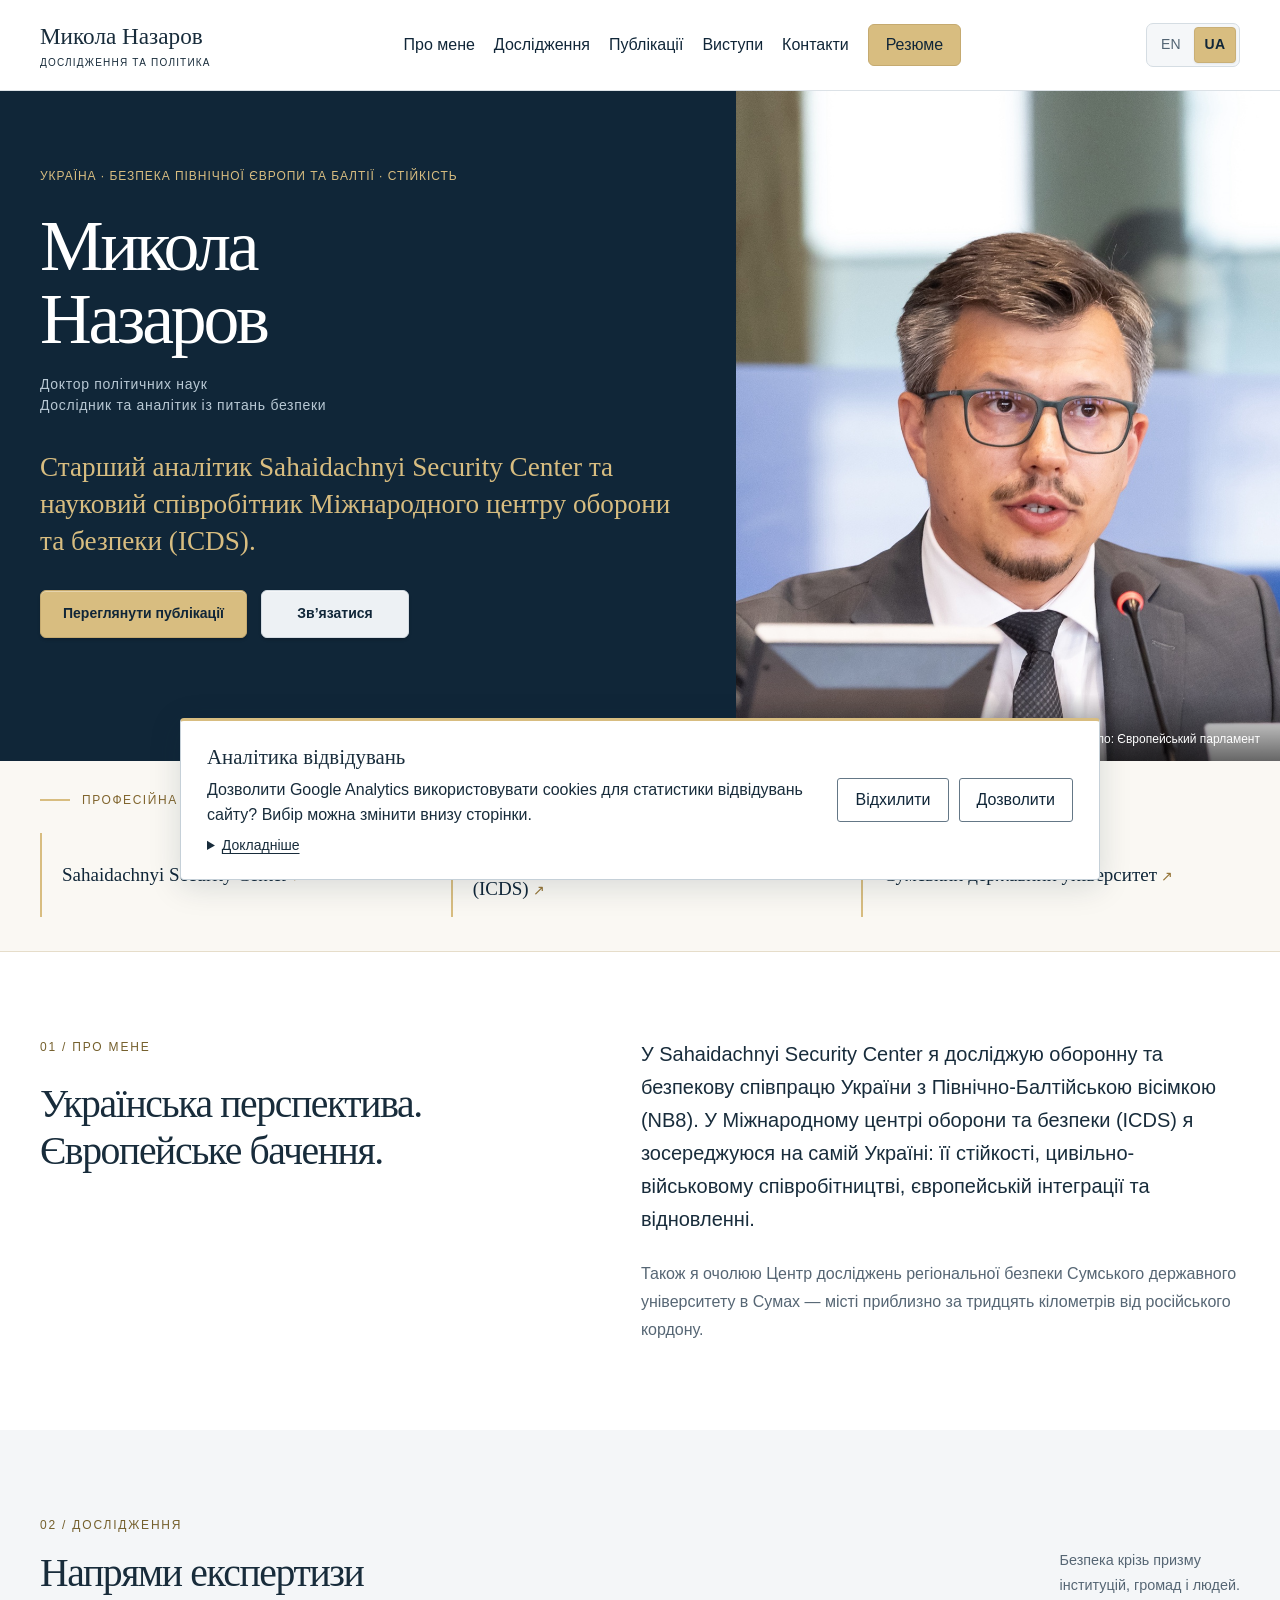
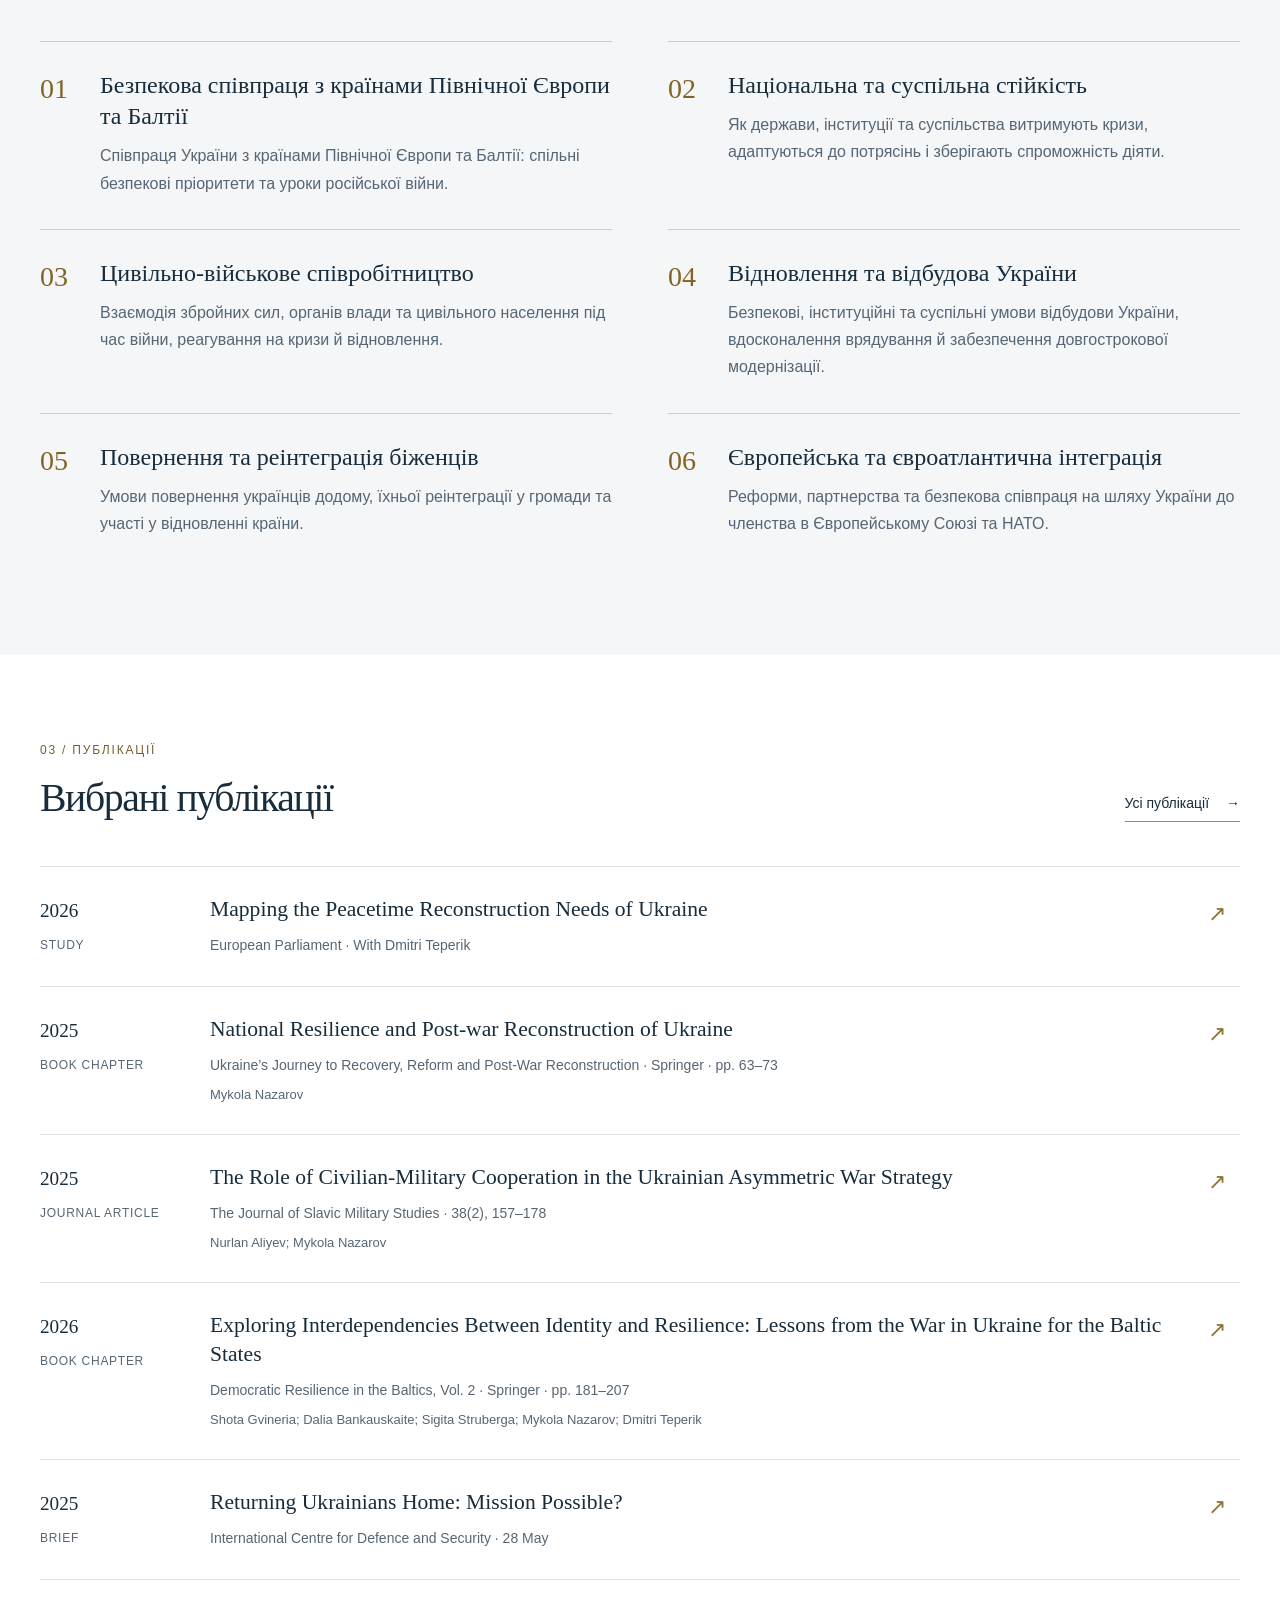
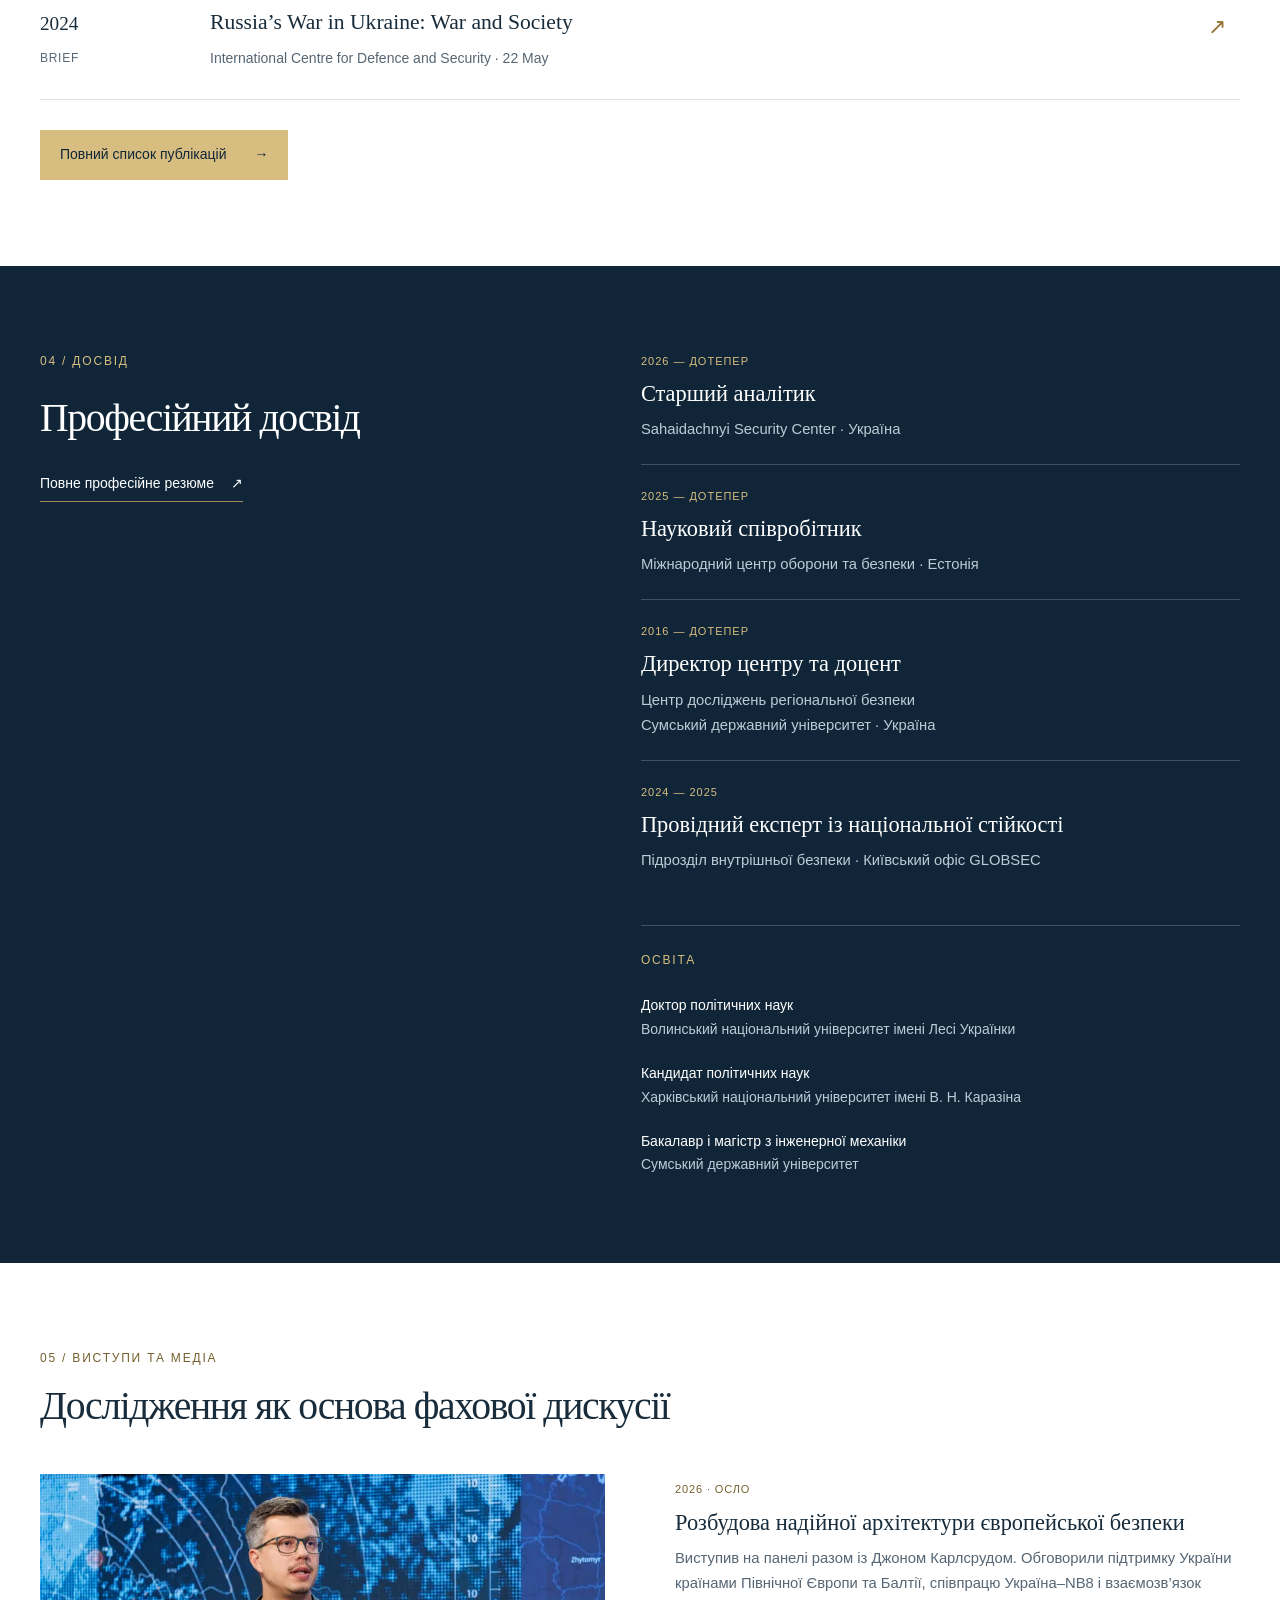
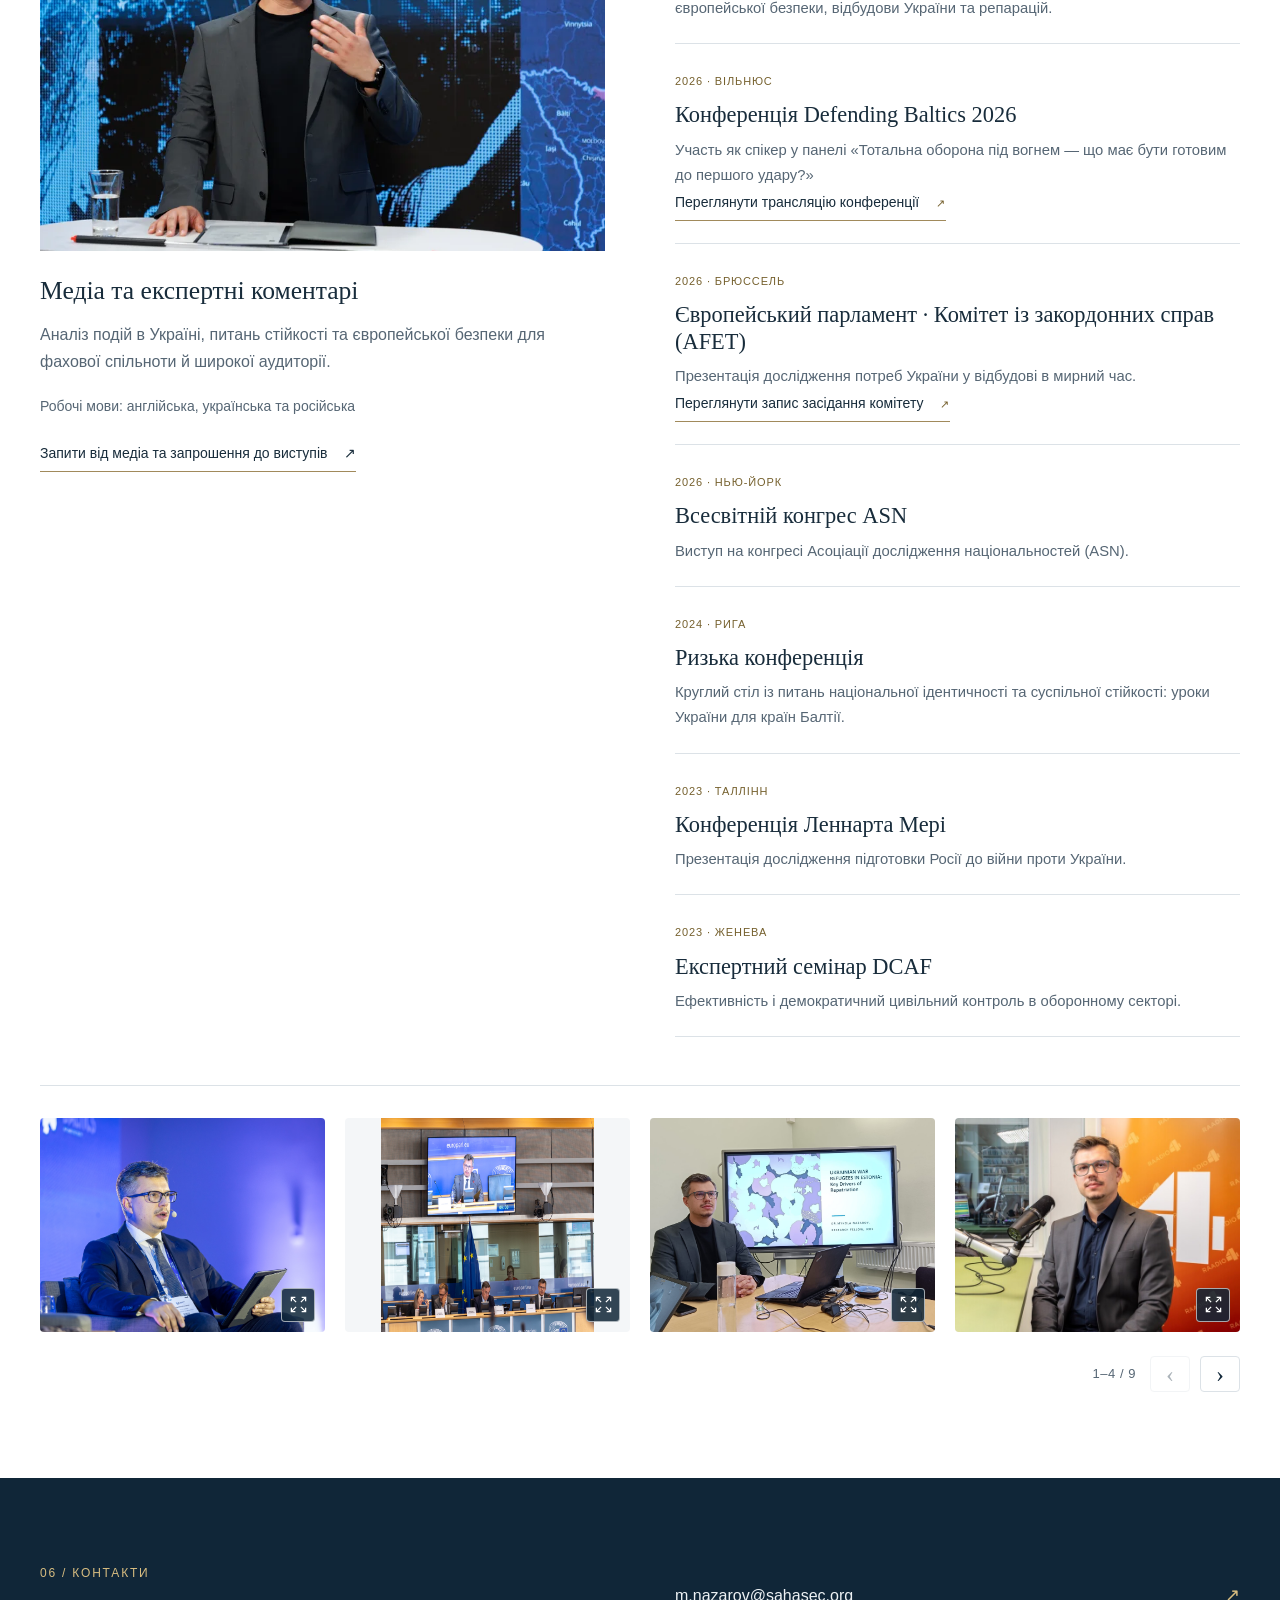
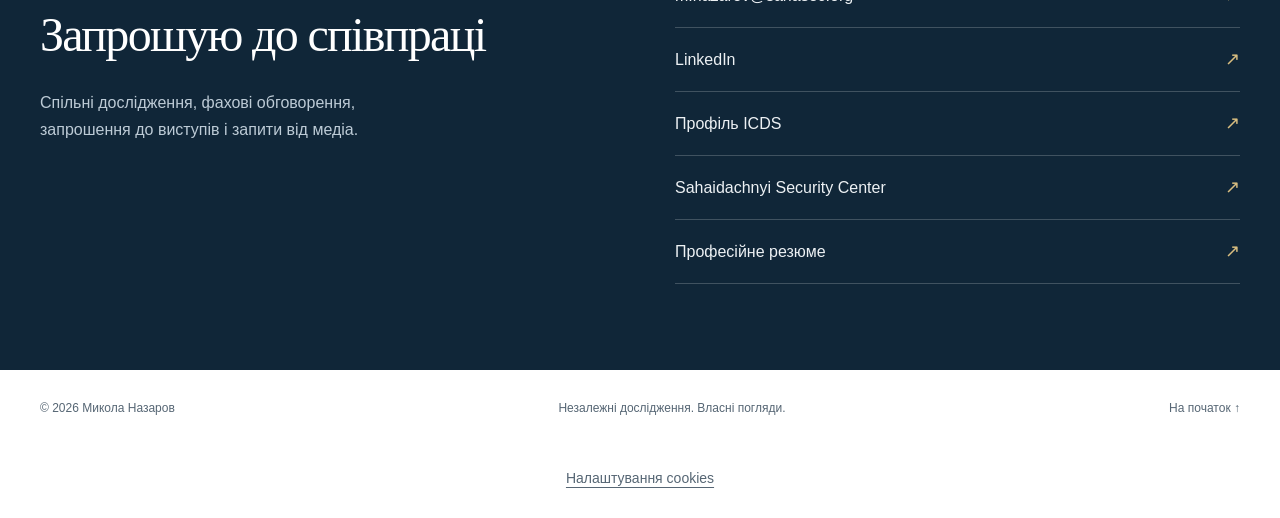
==== commit 1b9c4f7a: "Credit John Karlsrud in Oslo panel entry" ====
--- a/uk/index.html
+++ b/uk/index.html
@@ -101,7 +101,7 @@
 <article lang="en" class="publication" data-year="2024" data-topic="resilience"><div class="pub-meta">2024<span>BRIEF</span></div><div><h4><a href="https://icds.ee/en/russias-war-in-ukraine-war-and-society/" target="_blank" rel="noopener noreferrer">Russia’s War in Ukraine: War and Society</a></h4><p>International Centre for Defence and Security · 22 May</p></div><span class="pub-arrow" aria-hidden="true">↗</span></article>
 </div><div class="publications-actions"><a class="button gold" href="publications.html">Повний список публікацій <span aria-hidden="true">→</span></a></div></section>
 <section class="experience-section" id="experience"><div class="section split"><div><p class="eyebrow">04 / ДОСВІД</p><h2>Професійний досвід</h2><a class="text-link light" href="cv.html">Повне професійне резюме <span aria-hidden="true">↗</span></a></div><div class="timeline"><article><p class="date">2026 — ДОТЕПЕР</p><h3>Старший аналітик</h3><p>Sahaidachnyi Security Center · Україна</p></article><article><p class="date">2025 — ДОТЕПЕР</p><h3>Науковий співробітник</h3><p>Міжнародний центр оборони та безпеки · Естонія</p></article><article><p class="date">2016 — ДОТЕПЕР</p><h3>Директор центру та доцент</h3><p>Центр досліджень регіональної безпеки<br>Сумський державний університет · Україна</p></article><article><p class="date">2024 — 2025</p><h3>Провідний експерт із національної стійкості</h3><p>Підрозділ внутрішньої безпеки · Київський офіс GLOBSEC</p></article><div class="education"><p class="eyebrow">ОСВІТА</p><p><strong>Доктор політичних наук</strong><br>Волинський національний університет імені Лесі Українки</p><p><strong>Кандидат політичних наук</strong><br>Харківський національний університет імені В. Н. Каразіна</p><p><strong>Бакалавр і магістр з інженерної механіки</strong><br>Сумський державний університет</p></div></div></div></section>
-<section class="section" id="speaking"><div class="section-heading"><div><p class="eyebrow dark">05 / ВИСТУПИ ТА МЕДІА</p><h2>Дослідження як основа фахової дискусії</h2></div></div><div class="speaking-grid"><div><img class="media-photo" src="../assets/media.webp" alt="Микола Назаров під час телевізійної дискусії" width="860" height="573" loading="lazy"><h3>Медіа та експертні коментарі</h3><p>Аналіз подій в Україні, питань стійкості та європейської безпеки для фахової спільноти й широкої аудиторії.</p><p class="languages">Робочі мови: англійська, українська та російська</p><a class="text-link" href="mailto:m.nazarov@sahasec.org">Запити від медіа та запрошення до виступів <span aria-hidden="true">↗</span></a></div><div class="events"><article><span>2026 · ОСЛО</span><h3>Розбудова надійної архітектури європейської безпеки</h3><p>Панельна дискусія про підтримку України країнами Північної Європи та Балтії, співпрацю Україна–NB8 і взаємозв’язок європейської безпеки, відбудови України та репарацій.</p></article><article><span>2026 · ВІЛЬНЮС</span><h3>Конференція Defending Baltics 2026</h3><p>Участь як спікер у панелі «Тотальна оборона під вогнем — що має бути готовим до першого удару?»</p><a class="text-link" href="https://youtu.be/OSr7ZfuZhS0?t=7414" target="_blank" rel="noopener noreferrer">Переглянути трансляцію конференції <span aria-hidden="true">↗</span></a></article><article><span>2026 · БРЮССЕЛЬ</span><h3>Європейський парламент · Комітет із закордонних справ (AFET)</h3><p>Презентація дослідження потреб України у відбудові в мирний час.</p><a class="text-link" href="https://multimedia.europarl.europa.eu/en/webstreaming/committee-on-foreign-affairs-ordinary-meeting_20260624-1635-COMMITTEE-AFET" target="_blank" rel="noopener noreferrer">Переглянути запис засідання комітету <span aria-hidden="true">↗</span></a></article><article><span>2026 · НЬЮ-ЙОРК</span><h3>Всесвітній конгрес ASN</h3><p>Виступ на конгресі Асоціації дослідження національностей (ASN).</p></article><article><span>2024 · РИГА</span><h3>Ризька конференція</h3><p>Круглий стіл із питань національної ідентичності та суспільної стійкості: уроки України для країн Балтії.</p></article><article><span>2023 · ТАЛЛІНН</span><h3>Конференція Леннарта Мері</h3><p>Презентація дослідження підготовки Росії до війни проти України.</p></article><article><span>2023 · ЖЕНЕВА</span><h3>Експертний семінар DCAF</h3><p>Ефективність і демократичний цивільний контроль в оборонному секторі.</p></article></div></div><div class="speaking-gallery" role="group" aria-label="Фотогалерея виступів, інтерв’ю та професійних зустрічей"><a class="gallery-item" href="../assets/speaking-defending-baltics-2026-mindaugas-mikulenas.jpg" data-gallery-item aria-label="Відкрити фото: Микола Назаров під час виступу на конференції Defending Baltics 2026 у Вільнюсі" title="Фото: Mindaugas Mikulenas"><img src="../assets/speaking-defending-baltics-2026-mindaugas-mikulenas.jpg" alt="Микола Назаров під час виступу на конференції Defending Baltics 2026 у Вільнюсі. Фото: Mindaugas Mikulenas" width="2048" height="1365" loading="lazy" decoding="async" style="object-position:40% 45%"><span class="gallery-zoom" aria-hidden="true"><svg viewBox="0 0 24 24" width="19" height="19" fill="none" stroke="currentColor" stroke-width="1.6" aria-hidden="true"><path d="M8 3H3v5m13-5h5v5M3 16v5h5m13-5v5h-5M3 3l6 6m12-6-6 6M3 21l6-6m12 6-6-6"/></svg></span></a><a class="gallery-item" href="../assets/speaking-european-parliament-session.jpg" data-gallery-item aria-label="Відкрити фото: Микола Назаров під час виступу в Європейському парламенті"><img src="../assets/speaking-european-parliament-session.jpg" alt="Микола Назаров під час виступу в Європейському парламенті" width="1536" height="1536" loading="lazy" decoding="async" style="object-fit:contain;object-position:center"><span class="gallery-zoom" aria-hidden="true"><svg viewBox="0 0 24 24" width="19" height="19" fill="none" stroke="currentColor" stroke-width="1.6" aria-hidden="true"><path d="M8 3H3v5m13-5h5v5M3 16v5h5m13-5v5h-5M3 3l6 6m12-6-6 6M3 21l6-6m12 6-6-6"/></svg></span></a><a class="gallery-item" href="../assets/speaking-research-presentation.jpg" data-gallery-item aria-label="Відкрити фото: Микола Назаров на презентації дослідження українських воєнних біженців в Естонії"><img src="../assets/speaking-research-presentation.jpg" alt="Микола Назаров на презентації дослідження українських воєнних біженців в Естонії" width="2048" height="1684" loading="lazy" decoding="async" style="object-position:50% 35%"><span class="gallery-zoom" aria-hidden="true"><svg viewBox="0 0 24 24" width="19" height="19" fill="none" stroke="currentColor" stroke-width="1.6" aria-hidden="true"><path d="M8 3H3v5m13-5h5v5M3 16v5h5m13-5v5h-5M3 3l6 6m12-6-6 6M3 21l6-6m12 6-6-6"/></svg></span></a><a class="gallery-item" href="../assets/speaking-radio-interview.jpg" data-gallery-item aria-label="Відкрити фото: Микола Назаров у радіостудії"><img src="../assets/speaking-radio-interview.jpg" alt="Микола Назаров у радіостудії" width="784" height="490" loading="lazy" decoding="async" style="object-position:50% 45%"><span class="gallery-zoom" aria-hidden="true"><svg viewBox="0 0 24 24" width="19" height="19" fill="none" stroke="currentColor" stroke-width="1.6" aria-hidden="true"><path d="M8 3H3v5m13-5h5v5M3 16v5h5m13-5v5h-5M3 3l6 6m12-6-6 6M3 21l6-6m12 6-6-6"/></svg></span></a><a class="gallery-item" href="../assets/speaking-err-interview.jpg" data-gallery-item aria-label="Відкрити фото: Микола Назаров під час телевізійного інтерв’ю ERR"><img src="../assets/speaking-err-interview.jpg" alt="Микола Назаров під час телевізійного інтерв’ю ERR" width="988" height="657" loading="lazy" decoding="async" style="object-position:50% 40%"><span class="gallery-zoom" aria-hidden="true"><svg viewBox="0 0 24 24" width="19" height="19" fill="none" stroke="currentColor" stroke-width="1.6" aria-hidden="true"><path d="M8 3H3v5m13-5h5v5M3 16v5h5m13-5v5h-5M3 3l6 6m12-6-6 6M3 21l6-6m12 6-6-6"/></svg></span></a><a class="gallery-item" href="../assets/meeting-lennart-meri-conference.jpg" data-gallery-item aria-label="Відкрити фото: Микола Назаров з учасником конференції Леннарта Мері"><img src="../assets/meeting-lennart-meri-conference.jpg" alt="Микола Назаров з учасником конференції Леннарта Мері" width="1152" height="1536" loading="lazy" decoding="async" style="object-position:50% 38%"><span class="gallery-zoom" aria-hidden="true"><svg viewBox="0 0 24 24" width="19" height="19" fill="none" stroke="currentColor" stroke-width="1.6" aria-hidden="true"><path d="M8 3H3v5m13-5h5v5M3 16v5h5m13-5v5h-5M3 3l6 6m12-6-6 6M3 21l6-6m12 6-6-6"/></svg></span></a><a class="gallery-item" href="../assets/meeting-professional-exchange.jpg" data-gallery-item aria-label="Відкрити фото: Микола Назаров під час професійної зустрічі"><img src="../assets/meeting-professional-exchange.jpg" alt="Микола Назаров під час професійної зустрічі" width="1152" height="1536" loading="lazy" decoding="async" style="object-position:50% 65%"><span class="gallery-zoom" aria-hidden="true"><svg viewBox="0 0 24 24" width="19" height="19" fill="none" stroke="currentColor" stroke-width="1.6" aria-hidden="true"><path d="M8 3H3v5m13-5h5v5M3 16v5h5m13-5v5h-5M3 3l6 6m12-6-6 6M3 21l6-6m12 6-6-6"/></svg></span></a><a class="gallery-item" href="../assets/meeting-nordic-baltic-ukraine-forum.jpg" data-gallery-item aria-label="Відкрити фото: Обговорення за круглим столом на Північно-Балтійсько-українському форумі"><img src="../assets/meeting-nordic-baltic-ukraine-forum.jpg" alt="Обговорення за круглим столом на Північно-Балтійсько-українському форумі" width="1536" height="1152" loading="lazy" decoding="async" style="object-position:center"><span class="gallery-zoom" aria-hidden="true"><svg viewBox="0 0 24 24" width="19" height="19" fill="none" stroke="currentColor" stroke-width="1.6" aria-hidden="true"><path d="M8 3H3v5m13-5h5v5M3 16v5h5m13-5v5h-5M3 3l6 6m12-6-6 6M3 21l6-6m12 6-6-6"/></svg></span></a><a class="gallery-item" href="../assets/meeting-nato-public-forum.jpg" data-gallery-item aria-label="Відкрити фото: Микола Назаров вітається з учасником Публічного форуму НАТО"><img src="../assets/meeting-nato-public-forum.jpg" alt="Микола Назаров вітається з учасником Публічного форуму НАТО" width="1336" height="1536" loading="lazy" decoding="async" style="object-position:50% 32%"><span class="gallery-zoom" aria-hidden="true"><svg viewBox="0 0 24 24" width="19" height="19" fill="none" stroke="currentColor" stroke-width="1.6" aria-hidden="true"><path d="M8 3H3v5m13-5h5v5M3 16v5h5m13-5v5h-5M3 3l6 6m12-6-6 6M3 21l6-6m12 6-6-6"/></svg></span></a></div><div class="gallery-strip-controls" hidden><span class="gallery-strip-count" aria-live="polite">1–4 / 9</span><button type="button" data-gallery-prev aria-label="Попередні фото"><span aria-hidden="true">‹</span></button><button type="button" data-gallery-next aria-label="Наступні фото"><span aria-hidden="true">›</span></button></div></section>
+<section class="section" id="speaking"><div class="section-heading"><div><p class="eyebrow dark">05 / ВИСТУПИ ТА МЕДІА</p><h2>Дослідження як основа фахової дискусії</h2></div></div><div class="speaking-grid"><div><img class="media-photo" src="../assets/media.webp" alt="Микола Назаров під час телевізійної дискусії" width="860" height="573" loading="lazy"><h3>Медіа та експертні коментарі</h3><p>Аналіз подій в Україні, питань стійкості та європейської безпеки для фахової спільноти й широкої аудиторії.</p><p class="languages">Робочі мови: англійська, українська та російська</p><a class="text-link" href="mailto:m.nazarov@sahasec.org">Запити від медіа та запрошення до виступів <span aria-hidden="true">↗</span></a></div><div class="events"><article><span>2026 · ОСЛО</span><h3>Розбудова надійної архітектури європейської безпеки</h3><p>Виступив на панелі разом із Джоном Карлсрудом. Обговорили підтримку України країнами Північної Європи та Балтії, співпрацю Україна–NB8 і взаємозв’язок європейської безпеки, відбудови України та репарацій.</p></article><article><span>2026 · ВІЛЬНЮС</span><h3>Конференція Defending Baltics 2026</h3><p>Участь як спікер у панелі «Тотальна оборона під вогнем — що має бути готовим до першого удару?»</p><a class="text-link" href="https://youtu.be/OSr7ZfuZhS0?t=7414" target="_blank" rel="noopener noreferrer">Переглянути трансляцію конференції <span aria-hidden="true">↗</span></a></article><article><span>2026 · БРЮССЕЛЬ</span><h3>Європейський парламент · Комітет із закордонних справ (AFET)</h3><p>Презентація дослідження потреб України у відбудові в мирний час.</p><a class="text-link" href="https://multimedia.europarl.europa.eu/en/webstreaming/committee-on-foreign-affairs-ordinary-meeting_20260624-1635-COMMITTEE-AFET" target="_blank" rel="noopener noreferrer">Переглянути запис засідання комітету <span aria-hidden="true">↗</span></a></article><article><span>2026 · НЬЮ-ЙОРК</span><h3>Всесвітній конгрес ASN</h3><p>Виступ на конгресі Асоціації дослідження національностей (ASN).</p></article><article><span>2024 · РИГА</span><h3>Ризька конференція</h3><p>Круглий стіл із питань національної ідентичності та суспільної стійкості: уроки України для країн Балтії.</p></article><article><span>2023 · ТАЛЛІНН</span><h3>Конференція Леннарта Мері</h3><p>Презентація дослідження підготовки Росії до війни проти України.</p></article><article><span>2023 · ЖЕНЕВА</span><h3>Експертний семінар DCAF</h3><p>Ефективність і демократичний цивільний контроль в оборонному секторі.</p></article></div></div><div class="speaking-gallery" role="group" aria-label="Фотогалерея виступів, інтерв’ю та професійних зустрічей"><a class="gallery-item" href="../assets/speaking-defending-baltics-2026-mindaugas-mikulenas.jpg" data-gallery-item aria-label="Відкрити фото: Микола Назаров під час виступу на конференції Defending Baltics 2026 у Вільнюсі" title="Фото: Mindaugas Mikulenas"><img src="../assets/speaking-defending-baltics-2026-mindaugas-mikulenas.jpg" alt="Микола Назаров під час виступу на конференції Defending Baltics 2026 у Вільнюсі. Фото: Mindaugas Mikulenas" width="2048" height="1365" loading="lazy" decoding="async" style="object-position:40% 45%"><span class="gallery-zoom" aria-hidden="true"><svg viewBox="0 0 24 24" width="19" height="19" fill="none" stroke="currentColor" stroke-width="1.6" aria-hidden="true"><path d="M8 3H3v5m13-5h5v5M3 16v5h5m13-5v5h-5M3 3l6 6m12-6-6 6M3 21l6-6m12 6-6-6"/></svg></span></a><a class="gallery-item" href="../assets/speaking-european-parliament-session.jpg" data-gallery-item aria-label="Відкрити фото: Микола Назаров під час виступу в Європейському парламенті"><img src="../assets/speaking-european-parliament-session.jpg" alt="Микола Назаров під час виступу в Європейському парламенті" width="1536" height="1536" loading="lazy" decoding="async" style="object-fit:contain;object-position:center"><span class="gallery-zoom" aria-hidden="true"><svg viewBox="0 0 24 24" width="19" height="19" fill="none" stroke="currentColor" stroke-width="1.6" aria-hidden="true"><path d="M8 3H3v5m13-5h5v5M3 16v5h5m13-5v5h-5M3 3l6 6m12-6-6 6M3 21l6-6m12 6-6-6"/></svg></span></a><a class="gallery-item" href="../assets/speaking-research-presentation.jpg" data-gallery-item aria-label="Відкрити фото: Микола Назаров на презентації дослідження українських воєнних біженців в Естонії"><img src="../assets/speaking-research-presentation.jpg" alt="Микола Назаров на презентації дослідження українських воєнних біженців в Естонії" width="2048" height="1684" loading="lazy" decoding="async" style="object-position:50% 35%"><span class="gallery-zoom" aria-hidden="true"><svg viewBox="0 0 24 24" width="19" height="19" fill="none" stroke="currentColor" stroke-width="1.6" aria-hidden="true"><path d="M8 3H3v5m13-5h5v5M3 16v5h5m13-5v5h-5M3 3l6 6m12-6-6 6M3 21l6-6m12 6-6-6"/></svg></span></a><a class="gallery-item" href="../assets/speaking-radio-interview.jpg" data-gallery-item aria-label="Відкрити фото: Микола Назаров у радіостудії"><img src="../assets/speaking-radio-interview.jpg" alt="Микола Назаров у радіостудії" width="784" height="490" loading="lazy" decoding="async" style="object-position:50% 45%"><span class="gallery-zoom" aria-hidden="true"><svg viewBox="0 0 24 24" width="19" height="19" fill="none" stroke="currentColor" stroke-width="1.6" aria-hidden="true"><path d="M8 3H3v5m13-5h5v5M3 16v5h5m13-5v5h-5M3 3l6 6m12-6-6 6M3 21l6-6m12 6-6-6"/></svg></span></a><a class="gallery-item" href="../assets/speaking-err-interview.jpg" data-gallery-item aria-label="Відкрити фото: Микола Назаров під час телевізійного інтерв’ю ERR"><img src="../assets/speaking-err-interview.jpg" alt="Микола Назаров під час телевізійного інтерв’ю ERR" width="988" height="657" loading="lazy" decoding="async" style="object-position:50% 40%"><span class="gallery-zoom" aria-hidden="true"><svg viewBox="0 0 24 24" width="19" height="19" fill="none" stroke="currentColor" stroke-width="1.6" aria-hidden="true"><path d="M8 3H3v5m13-5h5v5M3 16v5h5m13-5v5h-5M3 3l6 6m12-6-6 6M3 21l6-6m12 6-6-6"/></svg></span></a><a class="gallery-item" href="../assets/meeting-lennart-meri-conference.jpg" data-gallery-item aria-label="Відкрити фото: Микола Назаров з учасником конференції Леннарта Мері"><img src="../assets/meeting-lennart-meri-conference.jpg" alt="Микола Назаров з учасником конференції Леннарта Мері" width="1152" height="1536" loading="lazy" decoding="async" style="object-position:50% 38%"><span class="gallery-zoom" aria-hidden="true"><svg viewBox="0 0 24 24" width="19" height="19" fill="none" stroke="currentColor" stroke-width="1.6" aria-hidden="true"><path d="M8 3H3v5m13-5h5v5M3 16v5h5m13-5v5h-5M3 3l6 6m12-6-6 6M3 21l6-6m12 6-6-6"/></svg></span></a><a class="gallery-item" href="../assets/meeting-professional-exchange.jpg" data-gallery-item aria-label="Відкрити фото: Микола Назаров під час професійної зустрічі"><img src="../assets/meeting-professional-exchange.jpg" alt="Микола Назаров під час професійної зустрічі" width="1152" height="1536" loading="lazy" decoding="async" style="object-position:50% 65%"><span class="gallery-zoom" aria-hidden="true"><svg viewBox="0 0 24 24" width="19" height="19" fill="none" stroke="currentColor" stroke-width="1.6" aria-hidden="true"><path d="M8 3H3v5m13-5h5v5M3 16v5h5m13-5v5h-5M3 3l6 6m12-6-6 6M3 21l6-6m12 6-6-6"/></svg></span></a><a class="gallery-item" href="../assets/meeting-nordic-baltic-ukraine-forum.jpg" data-gallery-item aria-label="Відкрити фото: Обговорення за круглим столом на Північно-Балтійсько-українському форумі"><img src="../assets/meeting-nordic-baltic-ukraine-forum.jpg" alt="Обговорення за круглим столом на Північно-Балтійсько-українському форумі" width="1536" height="1152" loading="lazy" decoding="async" style="object-position:center"><span class="gallery-zoom" aria-hidden="true"><svg viewBox="0 0 24 24" width="19" height="19" fill="none" stroke="currentColor" stroke-width="1.6" aria-hidden="true"><path d="M8 3H3v5m13-5h5v5M3 16v5h5m13-5v5h-5M3 3l6 6m12-6-6 6M3 21l6-6m12 6-6-6"/></svg></span></a><a class="gallery-item" href="../assets/meeting-nato-public-forum.jpg" data-gallery-item aria-label="Відкрити фото: Микола Назаров вітається з учасником Публічного форуму НАТО"><img src="../assets/meeting-nato-public-forum.jpg" alt="Микола Назаров вітається з учасником Публічного форуму НАТО" width="1336" height="1536" loading="lazy" decoding="async" style="object-position:50% 32%"><span class="gallery-zoom" aria-hidden="true"><svg viewBox="0 0 24 24" width="19" height="19" fill="none" stroke="currentColor" stroke-width="1.6" aria-hidden="true"><path d="M8 3H3v5m13-5h5v5M3 16v5h5m13-5v5h-5M3 3l6 6m12-6-6 6M3 21l6-6m12 6-6-6"/></svg></span></a></div><div class="gallery-strip-controls" hidden><span class="gallery-strip-count" aria-live="polite">1–4 / 9</span><button type="button" data-gallery-prev aria-label="Попередні фото"><span aria-hidden="true">‹</span></button><button type="button" data-gallery-next aria-label="Наступні фото"><span aria-hidden="true">›</span></button></div></section>
 <section class="contact-section" id="contact"><div class="section"><div><p class="eyebrow">06 / КОНТАКТИ</p><h2>Запрошую до співпраці</h2><p>Спільні дослідження, фахові обговорення,<br>запрошення до виступів і запити від медіа.</p></div><div class="contact-links"><a class="email" href="mailto:m.nazarov@sahasec.org">m.nazarov@sahasec.org <span aria-hidden="true">↗</span></a><a href="https://www.linkedin.com/in/mykola-nazarov/" target="_blank" rel="noopener noreferrer">LinkedIn <span aria-hidden="true">↗</span></a><a href="https://icds.ee/en/author/mykola-nazarov/" target="_blank" rel="noopener noreferrer">Профіль ICDS <span aria-hidden="true">↗</span></a><a href="https://sahasec.org/team/dr-mykola-nazarov/" target="_blank" rel="noopener noreferrer">Sahaidachnyi Security Center <span aria-hidden="true">↗</span></a><a href="cv.html">Професійне резюме <span aria-hidden="true">↗</span></a></div></div></section>
 </main><dialog class="photo-viewer" aria-label="Перегляд фото"><div class="photo-viewer-panel"><div class="photo-viewer-toolbar"><span class="photo-viewer-count" role="status" aria-live="polite"></span><button type="button" class="photo-viewer-close" aria-label="Закрити" autofocus>×</button></div><div class="photo-viewer-stage"><button type="button" class="photo-viewer-prev" aria-label="Попереднє фото">‹</button><img class="photo-viewer-image" alt=""><button type="button" class="photo-viewer-next" aria-label="Наступне фото">›</button></div></div></dialog><footer><span>© <span id="copyright-year">2026</span> Микола Назаров</span><span>Незалежні дослідження. Власні погляди.</span><a href="#top">На початок ↑</a></footer>
 </body></html>
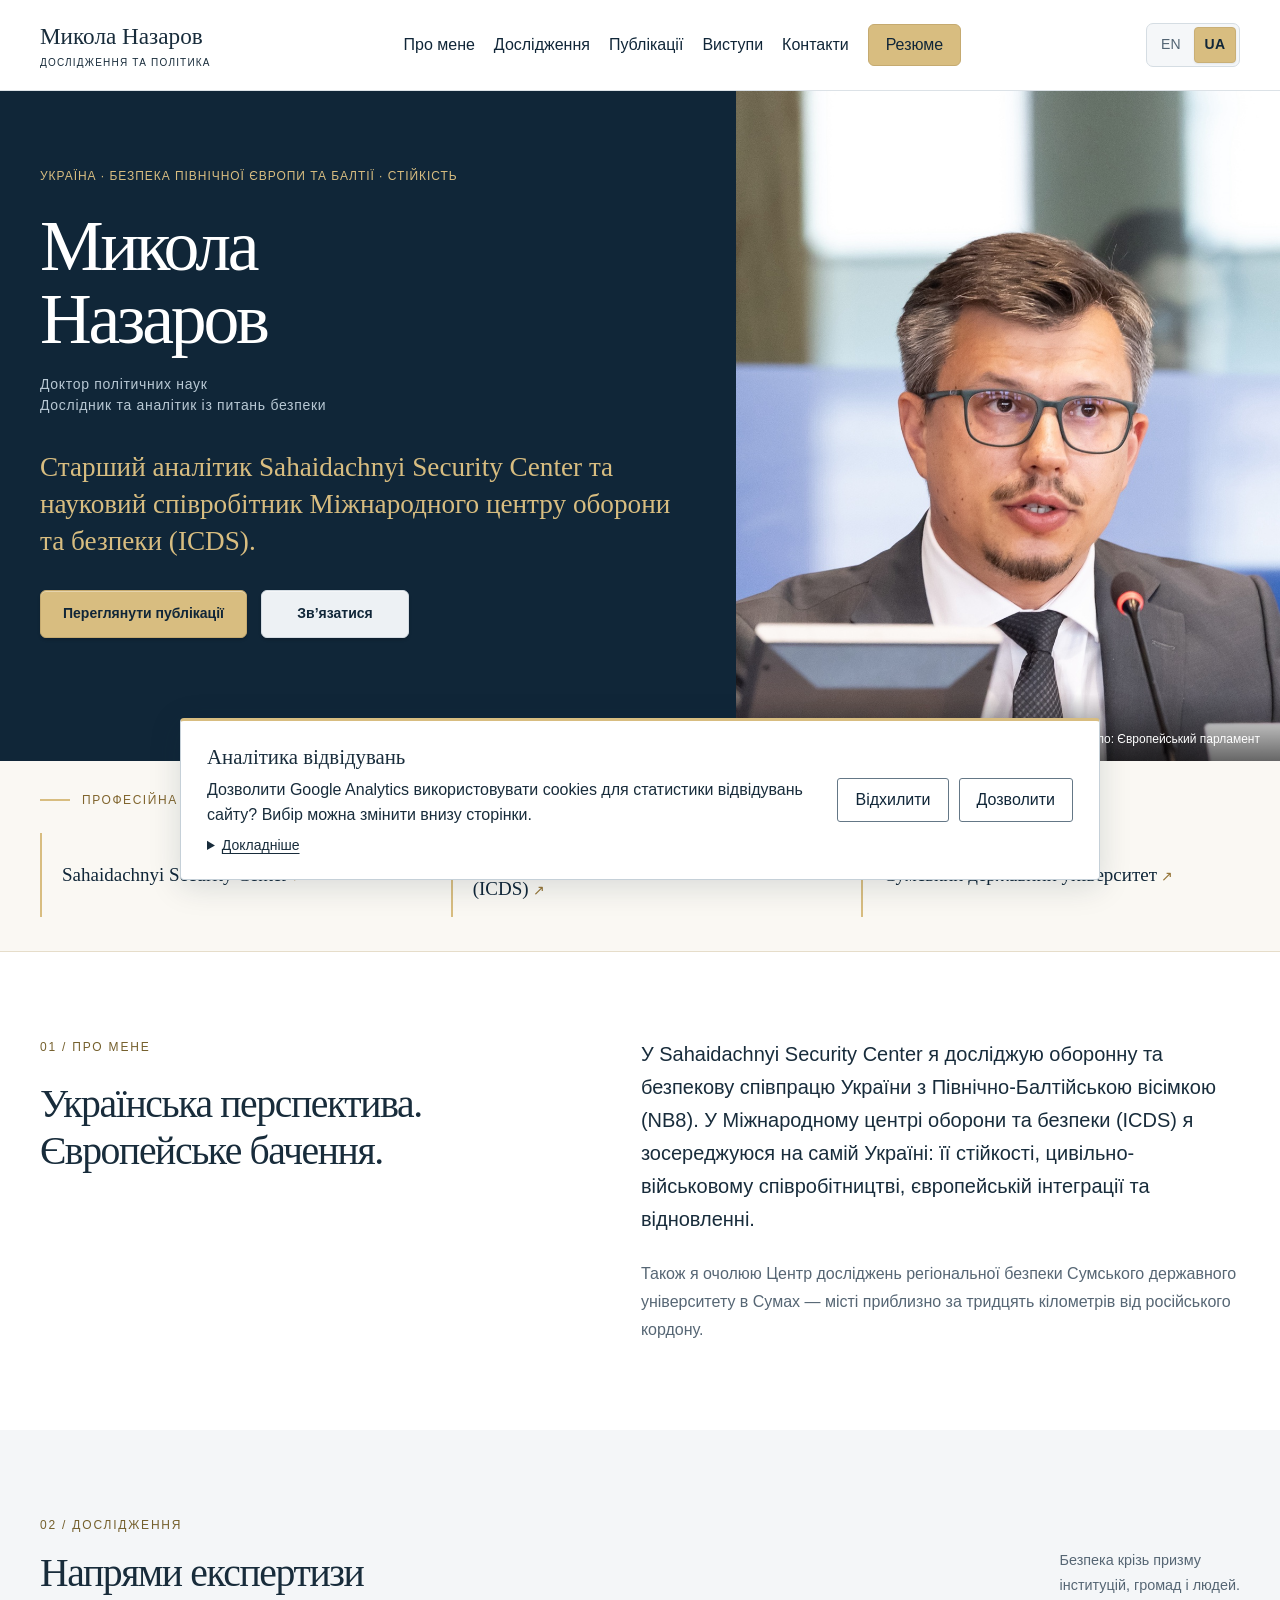
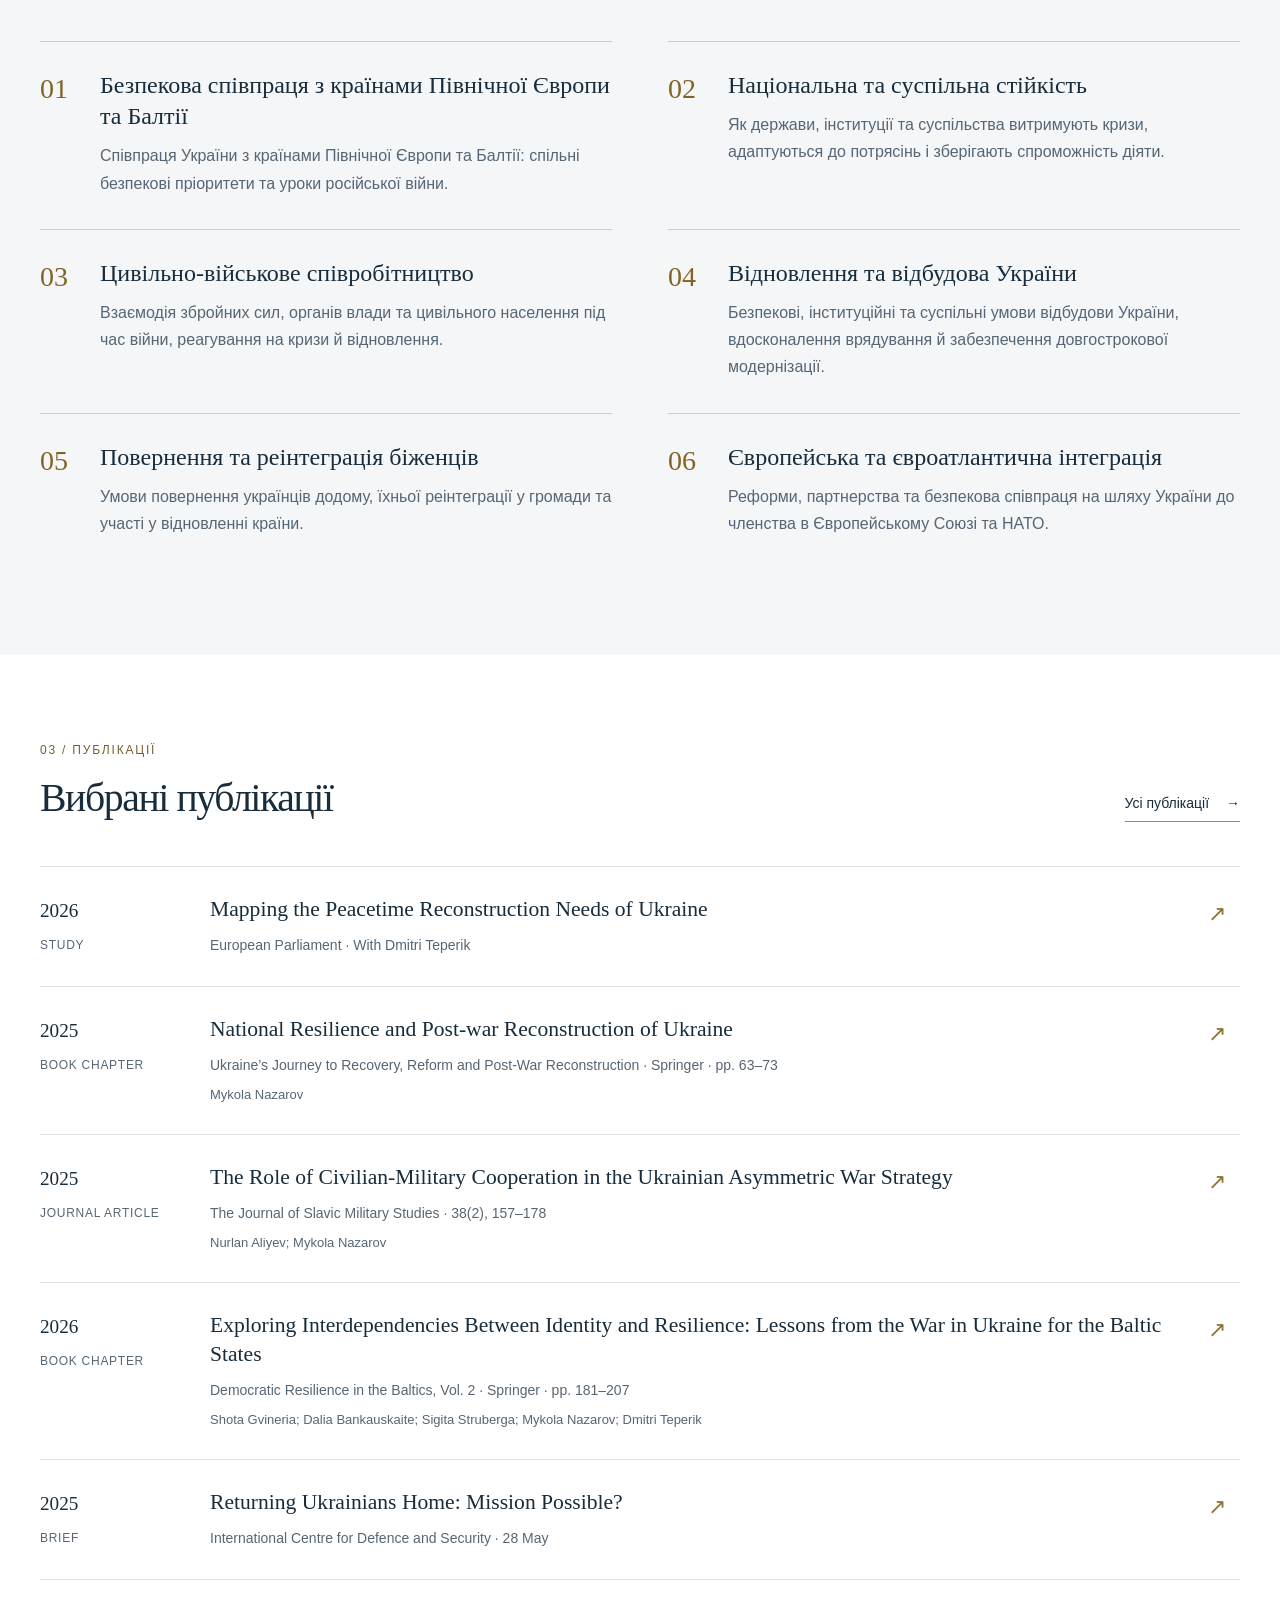
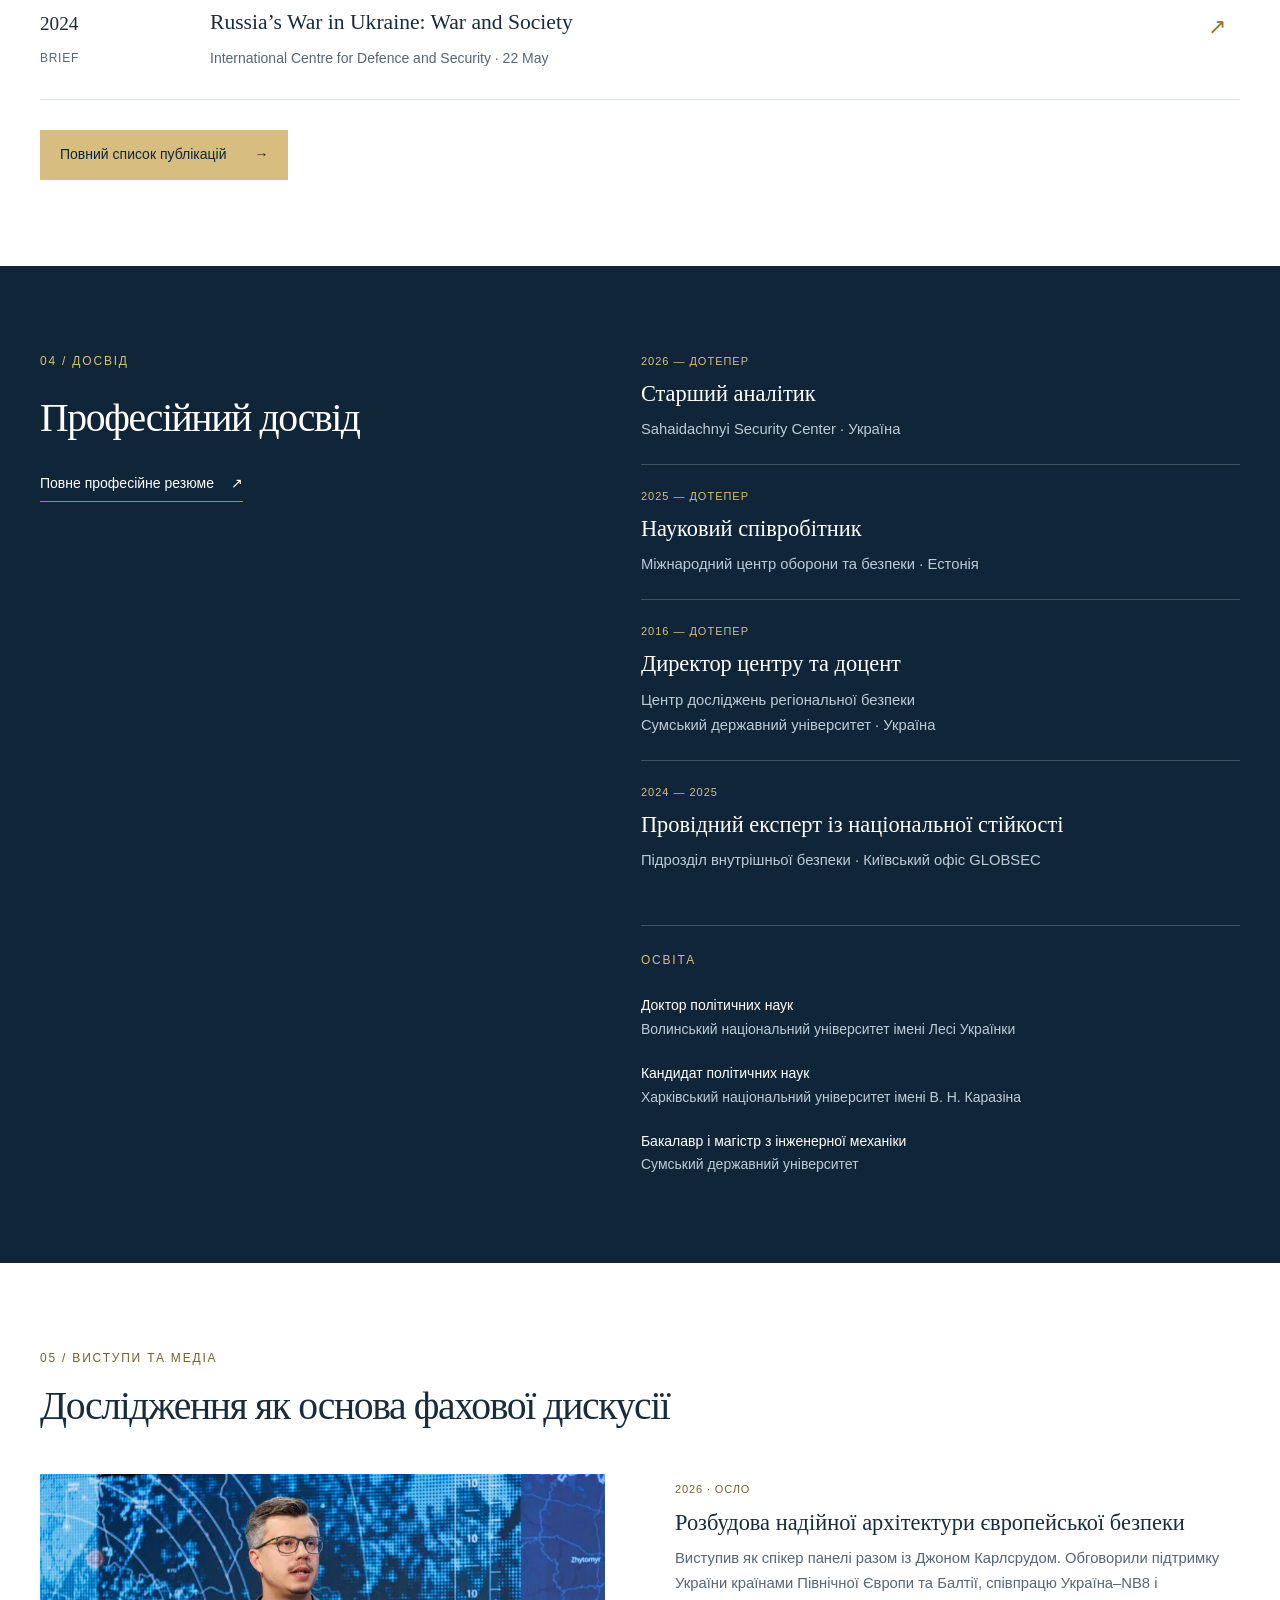
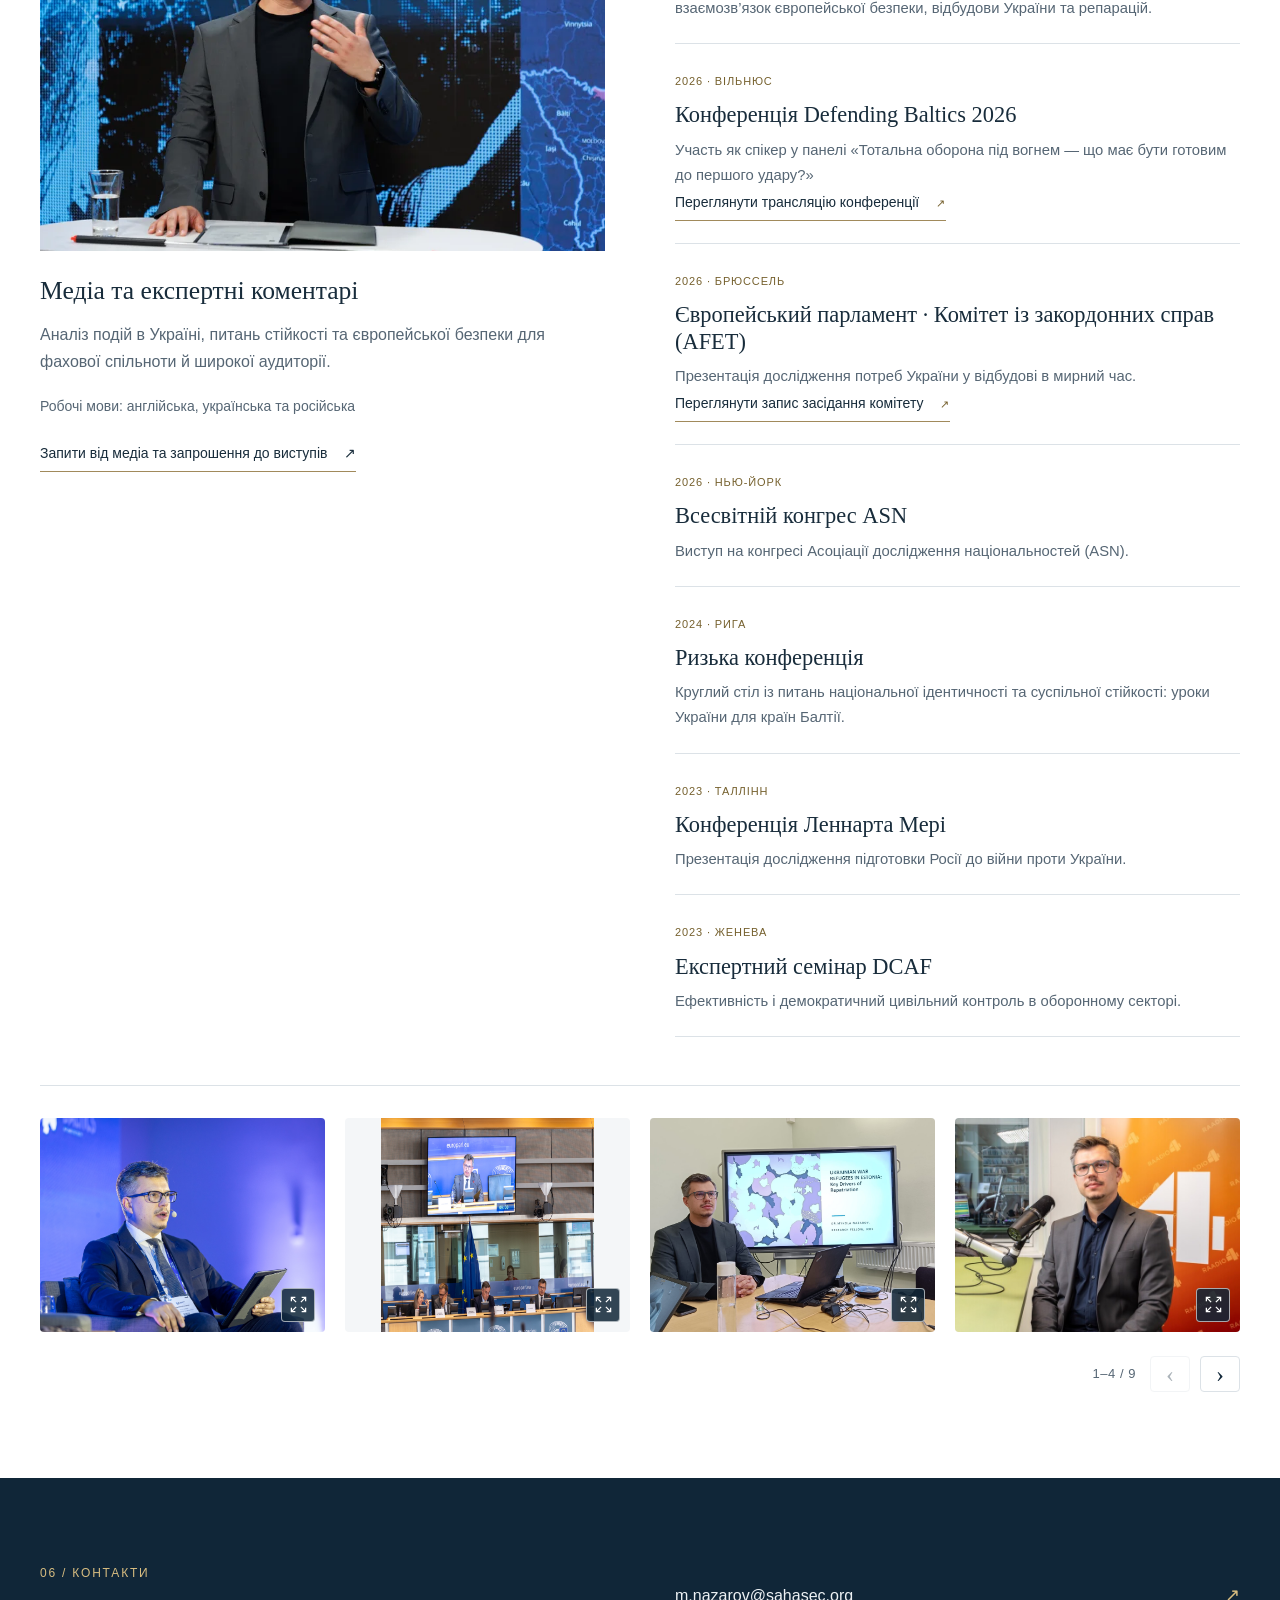
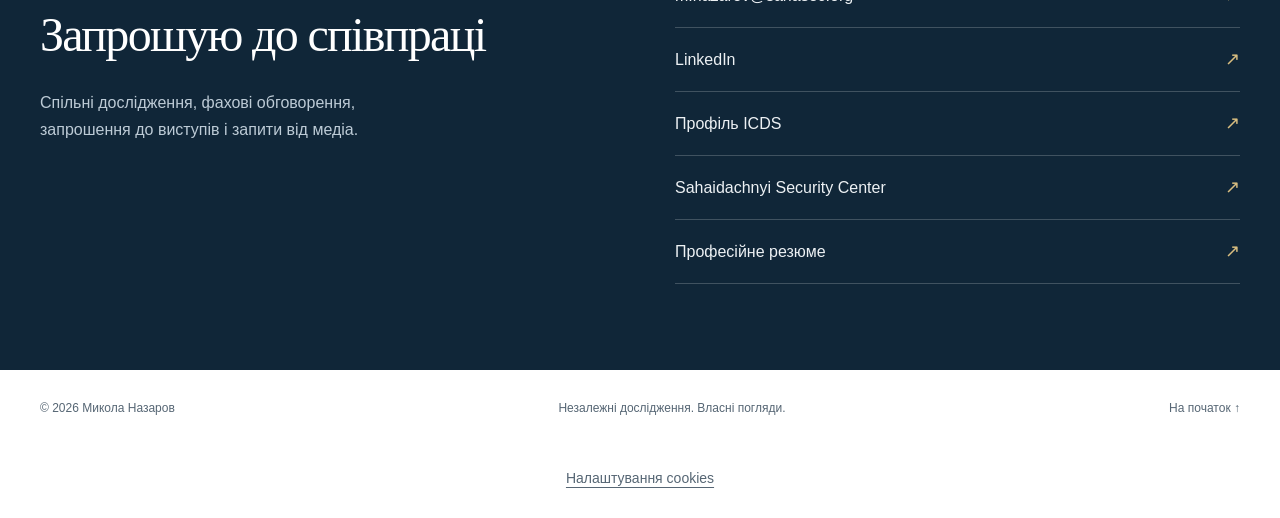
==== commit de752145: "Clarify speaker role in Ukrainian Oslo entry" ====
--- a/uk/index.html
+++ b/uk/index.html
@@ -101,7 +101,7 @@
 <article lang="en" class="publication" data-year="2024" data-topic="resilience"><div class="pub-meta">2024<span>BRIEF</span></div><div><h4><a href="https://icds.ee/en/russias-war-in-ukraine-war-and-society/" target="_blank" rel="noopener noreferrer">Russia’s War in Ukraine: War and Society</a></h4><p>International Centre for Defence and Security · 22 May</p></div><span class="pub-arrow" aria-hidden="true">↗</span></article>
 </div><div class="publications-actions"><a class="button gold" href="publications.html">Повний список публікацій <span aria-hidden="true">→</span></a></div></section>
 <section class="experience-section" id="experience"><div class="section split"><div><p class="eyebrow">04 / ДОСВІД</p><h2>Професійний досвід</h2><a class="text-link light" href="cv.html">Повне професійне резюме <span aria-hidden="true">↗</span></a></div><div class="timeline"><article><p class="date">2026 — ДОТЕПЕР</p><h3>Старший аналітик</h3><p>Sahaidachnyi Security Center · Україна</p></article><article><p class="date">2025 — ДОТЕПЕР</p><h3>Науковий співробітник</h3><p>Міжнародний центр оборони та безпеки · Естонія</p></article><article><p class="date">2016 — ДОТЕПЕР</p><h3>Директор центру та доцент</h3><p>Центр досліджень регіональної безпеки<br>Сумський державний університет · Україна</p></article><article><p class="date">2024 — 2025</p><h3>Провідний експерт із національної стійкості</h3><p>Підрозділ внутрішньої безпеки · Київський офіс GLOBSEC</p></article><div class="education"><p class="eyebrow">ОСВІТА</p><p><strong>Доктор політичних наук</strong><br>Волинський національний університет імені Лесі Українки</p><p><strong>Кандидат політичних наук</strong><br>Харківський національний університет імені В. Н. Каразіна</p><p><strong>Бакалавр і магістр з інженерної механіки</strong><br>Сумський державний університет</p></div></div></div></section>
-<section class="section" id="speaking"><div class="section-heading"><div><p class="eyebrow dark">05 / ВИСТУПИ ТА МЕДІА</p><h2>Дослідження як основа фахової дискусії</h2></div></div><div class="speaking-grid"><div><img class="media-photo" src="../assets/media.webp" alt="Микола Назаров під час телевізійної дискусії" width="860" height="573" loading="lazy"><h3>Медіа та експертні коментарі</h3><p>Аналіз подій в Україні, питань стійкості та європейської безпеки для фахової спільноти й широкої аудиторії.</p><p class="languages">Робочі мови: англійська, українська та російська</p><a class="text-link" href="mailto:m.nazarov@sahasec.org">Запити від медіа та запрошення до виступів <span aria-hidden="true">↗</span></a></div><div class="events"><article><span>2026 · ОСЛО</span><h3>Розбудова надійної архітектури європейської безпеки</h3><p>Виступив на панелі разом із Джоном Карлсрудом. Обговорили підтримку України країнами Північної Європи та Балтії, співпрацю Україна–NB8 і взаємозв’язок європейської безпеки, відбудови України та репарацій.</p></article><article><span>2026 · ВІЛЬНЮС</span><h3>Конференція Defending Baltics 2026</h3><p>Участь як спікер у панелі «Тотальна оборона під вогнем — що має бути готовим до першого удару?»</p><a class="text-link" href="https://youtu.be/OSr7ZfuZhS0?t=7414" target="_blank" rel="noopener noreferrer">Переглянути трансляцію конференції <span aria-hidden="true">↗</span></a></article><article><span>2026 · БРЮССЕЛЬ</span><h3>Європейський парламент · Комітет із закордонних справ (AFET)</h3><p>Презентація дослідження потреб України у відбудові в мирний час.</p><a class="text-link" href="https://multimedia.europarl.europa.eu/en/webstreaming/committee-on-foreign-affairs-ordinary-meeting_20260624-1635-COMMITTEE-AFET" target="_blank" rel="noopener noreferrer">Переглянути запис засідання комітету <span aria-hidden="true">↗</span></a></article><article><span>2026 · НЬЮ-ЙОРК</span><h3>Всесвітній конгрес ASN</h3><p>Виступ на конгресі Асоціації дослідження національностей (ASN).</p></article><article><span>2024 · РИГА</span><h3>Ризька конференція</h3><p>Круглий стіл із питань національної ідентичності та суспільної стійкості: уроки України для країн Балтії.</p></article><article><span>2023 · ТАЛЛІНН</span><h3>Конференція Леннарта Мері</h3><p>Презентація дослідження підготовки Росії до війни проти України.</p></article><article><span>2023 · ЖЕНЕВА</span><h3>Експертний семінар DCAF</h3><p>Ефективність і демократичний цивільний контроль в оборонному секторі.</p></article></div></div><div class="speaking-gallery" role="group" aria-label="Фотогалерея виступів, інтерв’ю та професійних зустрічей"><a class="gallery-item" href="../assets/speaking-defending-baltics-2026-mindaugas-mikulenas.jpg" data-gallery-item aria-label="Відкрити фото: Микола Назаров під час виступу на конференції Defending Baltics 2026 у Вільнюсі" title="Фото: Mindaugas Mikulenas"><img src="../assets/speaking-defending-baltics-2026-mindaugas-mikulenas.jpg" alt="Микола Назаров під час виступу на конференції Defending Baltics 2026 у Вільнюсі. Фото: Mindaugas Mikulenas" width="2048" height="1365" loading="lazy" decoding="async" style="object-position:40% 45%"><span class="gallery-zoom" aria-hidden="true"><svg viewBox="0 0 24 24" width="19" height="19" fill="none" stroke="currentColor" stroke-width="1.6" aria-hidden="true"><path d="M8 3H3v5m13-5h5v5M3 16v5h5m13-5v5h-5M3 3l6 6m12-6-6 6M3 21l6-6m12 6-6-6"/></svg></span></a><a class="gallery-item" href="../assets/speaking-european-parliament-session.jpg" data-gallery-item aria-label="Відкрити фото: Микола Назаров під час виступу в Європейському парламенті"><img src="../assets/speaking-european-parliament-session.jpg" alt="Микола Назаров під час виступу в Європейському парламенті" width="1536" height="1536" loading="lazy" decoding="async" style="object-fit:contain;object-position:center"><span class="gallery-zoom" aria-hidden="true"><svg viewBox="0 0 24 24" width="19" height="19" fill="none" stroke="currentColor" stroke-width="1.6" aria-hidden="true"><path d="M8 3H3v5m13-5h5v5M3 16v5h5m13-5v5h-5M3 3l6 6m12-6-6 6M3 21l6-6m12 6-6-6"/></svg></span></a><a class="gallery-item" href="../assets/speaking-research-presentation.jpg" data-gallery-item aria-label="Відкрити фото: Микола Назаров на презентації дослідження українських воєнних біженців в Естонії"><img src="../assets/speaking-research-presentation.jpg" alt="Микола Назаров на презентації дослідження українських воєнних біженців в Естонії" width="2048" height="1684" loading="lazy" decoding="async" style="object-position:50% 35%"><span class="gallery-zoom" aria-hidden="true"><svg viewBox="0 0 24 24" width="19" height="19" fill="none" stroke="currentColor" stroke-width="1.6" aria-hidden="true"><path d="M8 3H3v5m13-5h5v5M3 16v5h5m13-5v5h-5M3 3l6 6m12-6-6 6M3 21l6-6m12 6-6-6"/></svg></span></a><a class="gallery-item" href="../assets/speaking-radio-interview.jpg" data-gallery-item aria-label="Відкрити фото: Микола Назаров у радіостудії"><img src="../assets/speaking-radio-interview.jpg" alt="Микола Назаров у радіостудії" width="784" height="490" loading="lazy" decoding="async" style="object-position:50% 45%"><span class="gallery-zoom" aria-hidden="true"><svg viewBox="0 0 24 24" width="19" height="19" fill="none" stroke="currentColor" stroke-width="1.6" aria-hidden="true"><path d="M8 3H3v5m13-5h5v5M3 16v5h5m13-5v5h-5M3 3l6 6m12-6-6 6M3 21l6-6m12 6-6-6"/></svg></span></a><a class="gallery-item" href="../assets/speaking-err-interview.jpg" data-gallery-item aria-label="Відкрити фото: Микола Назаров під час телевізійного інтерв’ю ERR"><img src="../assets/speaking-err-interview.jpg" alt="Микола Назаров під час телевізійного інтерв’ю ERR" width="988" height="657" loading="lazy" decoding="async" style="object-position:50% 40%"><span class="gallery-zoom" aria-hidden="true"><svg viewBox="0 0 24 24" width="19" height="19" fill="none" stroke="currentColor" stroke-width="1.6" aria-hidden="true"><path d="M8 3H3v5m13-5h5v5M3 16v5h5m13-5v5h-5M3 3l6 6m12-6-6 6M3 21l6-6m12 6-6-6"/></svg></span></a><a class="gallery-item" href="../assets/meeting-lennart-meri-conference.jpg" data-gallery-item aria-label="Відкрити фото: Микола Назаров з учасником конференції Леннарта Мері"><img src="../assets/meeting-lennart-meri-conference.jpg" alt="Микола Назаров з учасником конференції Леннарта Мері" width="1152" height="1536" loading="lazy" decoding="async" style="object-position:50% 38%"><span class="gallery-zoom" aria-hidden="true"><svg viewBox="0 0 24 24" width="19" height="19" fill="none" stroke="currentColor" stroke-width="1.6" aria-hidden="true"><path d="M8 3H3v5m13-5h5v5M3 16v5h5m13-5v5h-5M3 3l6 6m12-6-6 6M3 21l6-6m12 6-6-6"/></svg></span></a><a class="gallery-item" href="../assets/meeting-professional-exchange.jpg" data-gallery-item aria-label="Відкрити фото: Микола Назаров під час професійної зустрічі"><img src="../assets/meeting-professional-exchange.jpg" alt="Микола Назаров під час професійної зустрічі" width="1152" height="1536" loading="lazy" decoding="async" style="object-position:50% 65%"><span class="gallery-zoom" aria-hidden="true"><svg viewBox="0 0 24 24" width="19" height="19" fill="none" stroke="currentColor" stroke-width="1.6" aria-hidden="true"><path d="M8 3H3v5m13-5h5v5M3 16v5h5m13-5v5h-5M3 3l6 6m12-6-6 6M3 21l6-6m12 6-6-6"/></svg></span></a><a class="gallery-item" href="../assets/meeting-nordic-baltic-ukraine-forum.jpg" data-gallery-item aria-label="Відкрити фото: Обговорення за круглим столом на Північно-Балтійсько-українському форумі"><img src="../assets/meeting-nordic-baltic-ukraine-forum.jpg" alt="Обговорення за круглим столом на Північно-Балтійсько-українському форумі" width="1536" height="1152" loading="lazy" decoding="async" style="object-position:center"><span class="gallery-zoom" aria-hidden="true"><svg viewBox="0 0 24 24" width="19" height="19" fill="none" stroke="currentColor" stroke-width="1.6" aria-hidden="true"><path d="M8 3H3v5m13-5h5v5M3 16v5h5m13-5v5h-5M3 3l6 6m12-6-6 6M3 21l6-6m12 6-6-6"/></svg></span></a><a class="gallery-item" href="../assets/meeting-nato-public-forum.jpg" data-gallery-item aria-label="Відкрити фото: Микола Назаров вітається з учасником Публічного форуму НАТО"><img src="../assets/meeting-nato-public-forum.jpg" alt="Микола Назаров вітається з учасником Публічного форуму НАТО" width="1336" height="1536" loading="lazy" decoding="async" style="object-position:50% 32%"><span class="gallery-zoom" aria-hidden="true"><svg viewBox="0 0 24 24" width="19" height="19" fill="none" stroke="currentColor" stroke-width="1.6" aria-hidden="true"><path d="M8 3H3v5m13-5h5v5M3 16v5h5m13-5v5h-5M3 3l6 6m12-6-6 6M3 21l6-6m12 6-6-6"/></svg></span></a></div><div class="gallery-strip-controls" hidden><span class="gallery-strip-count" aria-live="polite">1–4 / 9</span><button type="button" data-gallery-prev aria-label="Попередні фото"><span aria-hidden="true">‹</span></button><button type="button" data-gallery-next aria-label="Наступні фото"><span aria-hidden="true">›</span></button></div></section>
+<section class="section" id="speaking"><div class="section-heading"><div><p class="eyebrow dark">05 / ВИСТУПИ ТА МЕДІА</p><h2>Дослідження як основа фахової дискусії</h2></div></div><div class="speaking-grid"><div><img class="media-photo" src="../assets/media.webp" alt="Микола Назаров під час телевізійної дискусії" width="860" height="573" loading="lazy"><h3>Медіа та експертні коментарі</h3><p>Аналіз подій в Україні, питань стійкості та європейської безпеки для фахової спільноти й широкої аудиторії.</p><p class="languages">Робочі мови: англійська, українська та російська</p><a class="text-link" href="mailto:m.nazarov@sahasec.org">Запити від медіа та запрошення до виступів <span aria-hidden="true">↗</span></a></div><div class="events"><article><span>2026 · ОСЛО</span><h3>Розбудова надійної архітектури європейської безпеки</h3><p>Виступив як спікер панелі разом із Джоном Карлсрудом. Обговорили підтримку України країнами Північної Європи та Балтії, співпрацю Україна–NB8 і взаємозв’язок європейської безпеки, відбудови України та репарацій.</p></article><article><span>2026 · ВІЛЬНЮС</span><h3>Конференція Defending Baltics 2026</h3><p>Участь як спікер у панелі «Тотальна оборона під вогнем — що має бути готовим до першого удару?»</p><a class="text-link" href="https://youtu.be/OSr7ZfuZhS0?t=7414" target="_blank" rel="noopener noreferrer">Переглянути трансляцію конференції <span aria-hidden="true">↗</span></a></article><article><span>2026 · БРЮССЕЛЬ</span><h3>Європейський парламент · Комітет із закордонних справ (AFET)</h3><p>Презентація дослідження потреб України у відбудові в мирний час.</p><a class="text-link" href="https://multimedia.europarl.europa.eu/en/webstreaming/committee-on-foreign-affairs-ordinary-meeting_20260624-1635-COMMITTEE-AFET" target="_blank" rel="noopener noreferrer">Переглянути запис засідання комітету <span aria-hidden="true">↗</span></a></article><article><span>2026 · НЬЮ-ЙОРК</span><h3>Всесвітній конгрес ASN</h3><p>Виступ на конгресі Асоціації дослідження національностей (ASN).</p></article><article><span>2024 · РИГА</span><h3>Ризька конференція</h3><p>Круглий стіл із питань національної ідентичності та суспільної стійкості: уроки України для країн Балтії.</p></article><article><span>2023 · ТАЛЛІНН</span><h3>Конференція Леннарта Мері</h3><p>Презентація дослідження підготовки Росії до війни проти України.</p></article><article><span>2023 · ЖЕНЕВА</span><h3>Експертний семінар DCAF</h3><p>Ефективність і демократичний цивільний контроль в оборонному секторі.</p></article></div></div><div class="speaking-gallery" role="group" aria-label="Фотогалерея виступів, інтерв’ю та професійних зустрічей"><a class="gallery-item" href="../assets/speaking-defending-baltics-2026-mindaugas-mikulenas.jpg" data-gallery-item aria-label="Відкрити фото: Микола Назаров під час виступу на конференції Defending Baltics 2026 у Вільнюсі" title="Фото: Mindaugas Mikulenas"><img src="../assets/speaking-defending-baltics-2026-mindaugas-mikulenas.jpg" alt="Микола Назаров під час виступу на конференції Defending Baltics 2026 у Вільнюсі. Фото: Mindaugas Mikulenas" width="2048" height="1365" loading="lazy" decoding="async" style="object-position:40% 45%"><span class="gallery-zoom" aria-hidden="true"><svg viewBox="0 0 24 24" width="19" height="19" fill="none" stroke="currentColor" stroke-width="1.6" aria-hidden="true"><path d="M8 3H3v5m13-5h5v5M3 16v5h5m13-5v5h-5M3 3l6 6m12-6-6 6M3 21l6-6m12 6-6-6"/></svg></span></a><a class="gallery-item" href="../assets/speaking-european-parliament-session.jpg" data-gallery-item aria-label="Відкрити фото: Микола Назаров під час виступу в Європейському парламенті"><img src="../assets/speaking-european-parliament-session.jpg" alt="Микола Назаров під час виступу в Європейському парламенті" width="1536" height="1536" loading="lazy" decoding="async" style="object-fit:contain;object-position:center"><span class="gallery-zoom" aria-hidden="true"><svg viewBox="0 0 24 24" width="19" height="19" fill="none" stroke="currentColor" stroke-width="1.6" aria-hidden="true"><path d="M8 3H3v5m13-5h5v5M3 16v5h5m13-5v5h-5M3 3l6 6m12-6-6 6M3 21l6-6m12 6-6-6"/></svg></span></a><a class="gallery-item" href="../assets/speaking-research-presentation.jpg" data-gallery-item aria-label="Відкрити фото: Микола Назаров на презентації дослідження українських воєнних біженців в Естонії"><img src="../assets/speaking-research-presentation.jpg" alt="Микола Назаров на презентації дослідження українських воєнних біженців в Естонії" width="2048" height="1684" loading="lazy" decoding="async" style="object-position:50% 35%"><span class="gallery-zoom" aria-hidden="true"><svg viewBox="0 0 24 24" width="19" height="19" fill="none" stroke="currentColor" stroke-width="1.6" aria-hidden="true"><path d="M8 3H3v5m13-5h5v5M3 16v5h5m13-5v5h-5M3 3l6 6m12-6-6 6M3 21l6-6m12 6-6-6"/></svg></span></a><a class="gallery-item" href="../assets/speaking-radio-interview.jpg" data-gallery-item aria-label="Відкрити фото: Микола Назаров у радіостудії"><img src="../assets/speaking-radio-interview.jpg" alt="Микола Назаров у радіостудії" width="784" height="490" loading="lazy" decoding="async" style="object-position:50% 45%"><span class="gallery-zoom" aria-hidden="true"><svg viewBox="0 0 24 24" width="19" height="19" fill="none" stroke="currentColor" stroke-width="1.6" aria-hidden="true"><path d="M8 3H3v5m13-5h5v5M3 16v5h5m13-5v5h-5M3 3l6 6m12-6-6 6M3 21l6-6m12 6-6-6"/></svg></span></a><a class="gallery-item" href="../assets/speaking-err-interview.jpg" data-gallery-item aria-label="Відкрити фото: Микола Назаров під час телевізійного інтерв’ю ERR"><img src="../assets/speaking-err-interview.jpg" alt="Микола Назаров під час телевізійного інтерв’ю ERR" width="988" height="657" loading="lazy" decoding="async" style="object-position:50% 40%"><span class="gallery-zoom" aria-hidden="true"><svg viewBox="0 0 24 24" width="19" height="19" fill="none" stroke="currentColor" stroke-width="1.6" aria-hidden="true"><path d="M8 3H3v5m13-5h5v5M3 16v5h5m13-5v5h-5M3 3l6 6m12-6-6 6M3 21l6-6m12 6-6-6"/></svg></span></a><a class="gallery-item" href="../assets/meeting-lennart-meri-conference.jpg" data-gallery-item aria-label="Відкрити фото: Микола Назаров з учасником конференції Леннарта Мері"><img src="../assets/meeting-lennart-meri-conference.jpg" alt="Микола Назаров з учасником конференції Леннарта Мері" width="1152" height="1536" loading="lazy" decoding="async" style="object-position:50% 38%"><span class="gallery-zoom" aria-hidden="true"><svg viewBox="0 0 24 24" width="19" height="19" fill="none" stroke="currentColor" stroke-width="1.6" aria-hidden="true"><path d="M8 3H3v5m13-5h5v5M3 16v5h5m13-5v5h-5M3 3l6 6m12-6-6 6M3 21l6-6m12 6-6-6"/></svg></span></a><a class="gallery-item" href="../assets/meeting-professional-exchange.jpg" data-gallery-item aria-label="Відкрити фото: Микола Назаров під час професійної зустрічі"><img src="../assets/meeting-professional-exchange.jpg" alt="Микола Назаров під час професійної зустрічі" width="1152" height="1536" loading="lazy" decoding="async" style="object-position:50% 65%"><span class="gallery-zoom" aria-hidden="true"><svg viewBox="0 0 24 24" width="19" height="19" fill="none" stroke="currentColor" stroke-width="1.6" aria-hidden="true"><path d="M8 3H3v5m13-5h5v5M3 16v5h5m13-5v5h-5M3 3l6 6m12-6-6 6M3 21l6-6m12 6-6-6"/></svg></span></a><a class="gallery-item" href="../assets/meeting-nordic-baltic-ukraine-forum.jpg" data-gallery-item aria-label="Відкрити фото: Обговорення за круглим столом на Північно-Балтійсько-українському форумі"><img src="../assets/meeting-nordic-baltic-ukraine-forum.jpg" alt="Обговорення за круглим столом на Північно-Балтійсько-українському форумі" width="1536" height="1152" loading="lazy" decoding="async" style="object-position:center"><span class="gallery-zoom" aria-hidden="true"><svg viewBox="0 0 24 24" width="19" height="19" fill="none" stroke="currentColor" stroke-width="1.6" aria-hidden="true"><path d="M8 3H3v5m13-5h5v5M3 16v5h5m13-5v5h-5M3 3l6 6m12-6-6 6M3 21l6-6m12 6-6-6"/></svg></span></a><a class="gallery-item" href="../assets/meeting-nato-public-forum.jpg" data-gallery-item aria-label="Відкрити фото: Микола Назаров вітається з учасником Публічного форуму НАТО"><img src="../assets/meeting-nato-public-forum.jpg" alt="Микола Назаров вітається з учасником Публічного форуму НАТО" width="1336" height="1536" loading="lazy" decoding="async" style="object-position:50% 32%"><span class="gallery-zoom" aria-hidden="true"><svg viewBox="0 0 24 24" width="19" height="19" fill="none" stroke="currentColor" stroke-width="1.6" aria-hidden="true"><path d="M8 3H3v5m13-5h5v5M3 16v5h5m13-5v5h-5M3 3l6 6m12-6-6 6M3 21l6-6m12 6-6-6"/></svg></span></a></div><div class="gallery-strip-controls" hidden><span class="gallery-strip-count" aria-live="polite">1–4 / 9</span><button type="button" data-gallery-prev aria-label="Попередні фото"><span aria-hidden="true">‹</span></button><button type="button" data-gallery-next aria-label="Наступні фото"><span aria-hidden="true">›</span></button></div></section>
 <section class="contact-section" id="contact"><div class="section"><div><p class="eyebrow">06 / КОНТАКТИ</p><h2>Запрошую до співпраці</h2><p>Спільні дослідження, фахові обговорення,<br>запрошення до виступів і запити від медіа.</p></div><div class="contact-links"><a class="email" href="mailto:m.nazarov@sahasec.org">m.nazarov@sahasec.org <span aria-hidden="true">↗</span></a><a href="https://www.linkedin.com/in/mykola-nazarov/" target="_blank" rel="noopener noreferrer">LinkedIn <span aria-hidden="true">↗</span></a><a href="https://icds.ee/en/author/mykola-nazarov/" target="_blank" rel="noopener noreferrer">Профіль ICDS <span aria-hidden="true">↗</span></a><a href="https://sahasec.org/team/dr-mykola-nazarov/" target="_blank" rel="noopener noreferrer">Sahaidachnyi Security Center <span aria-hidden="true">↗</span></a><a href="cv.html">Професійне резюме <span aria-hidden="true">↗</span></a></div></div></section>
 </main><dialog class="photo-viewer" aria-label="Перегляд фото"><div class="photo-viewer-panel"><div class="photo-viewer-toolbar"><span class="photo-viewer-count" role="status" aria-live="polite"></span><button type="button" class="photo-viewer-close" aria-label="Закрити" autofocus>×</button></div><div class="photo-viewer-stage"><button type="button" class="photo-viewer-prev" aria-label="Попереднє фото">‹</button><img class="photo-viewer-image" alt=""><button type="button" class="photo-viewer-next" aria-label="Наступне фото">›</button></div></div></dialog><footer><span>© <span id="copyright-year">2026</span> Микола Назаров</span><span>Незалежні дослідження. Власні погляди.</span><a href="#top">На початок ↑</a></footer>
 </body></html>
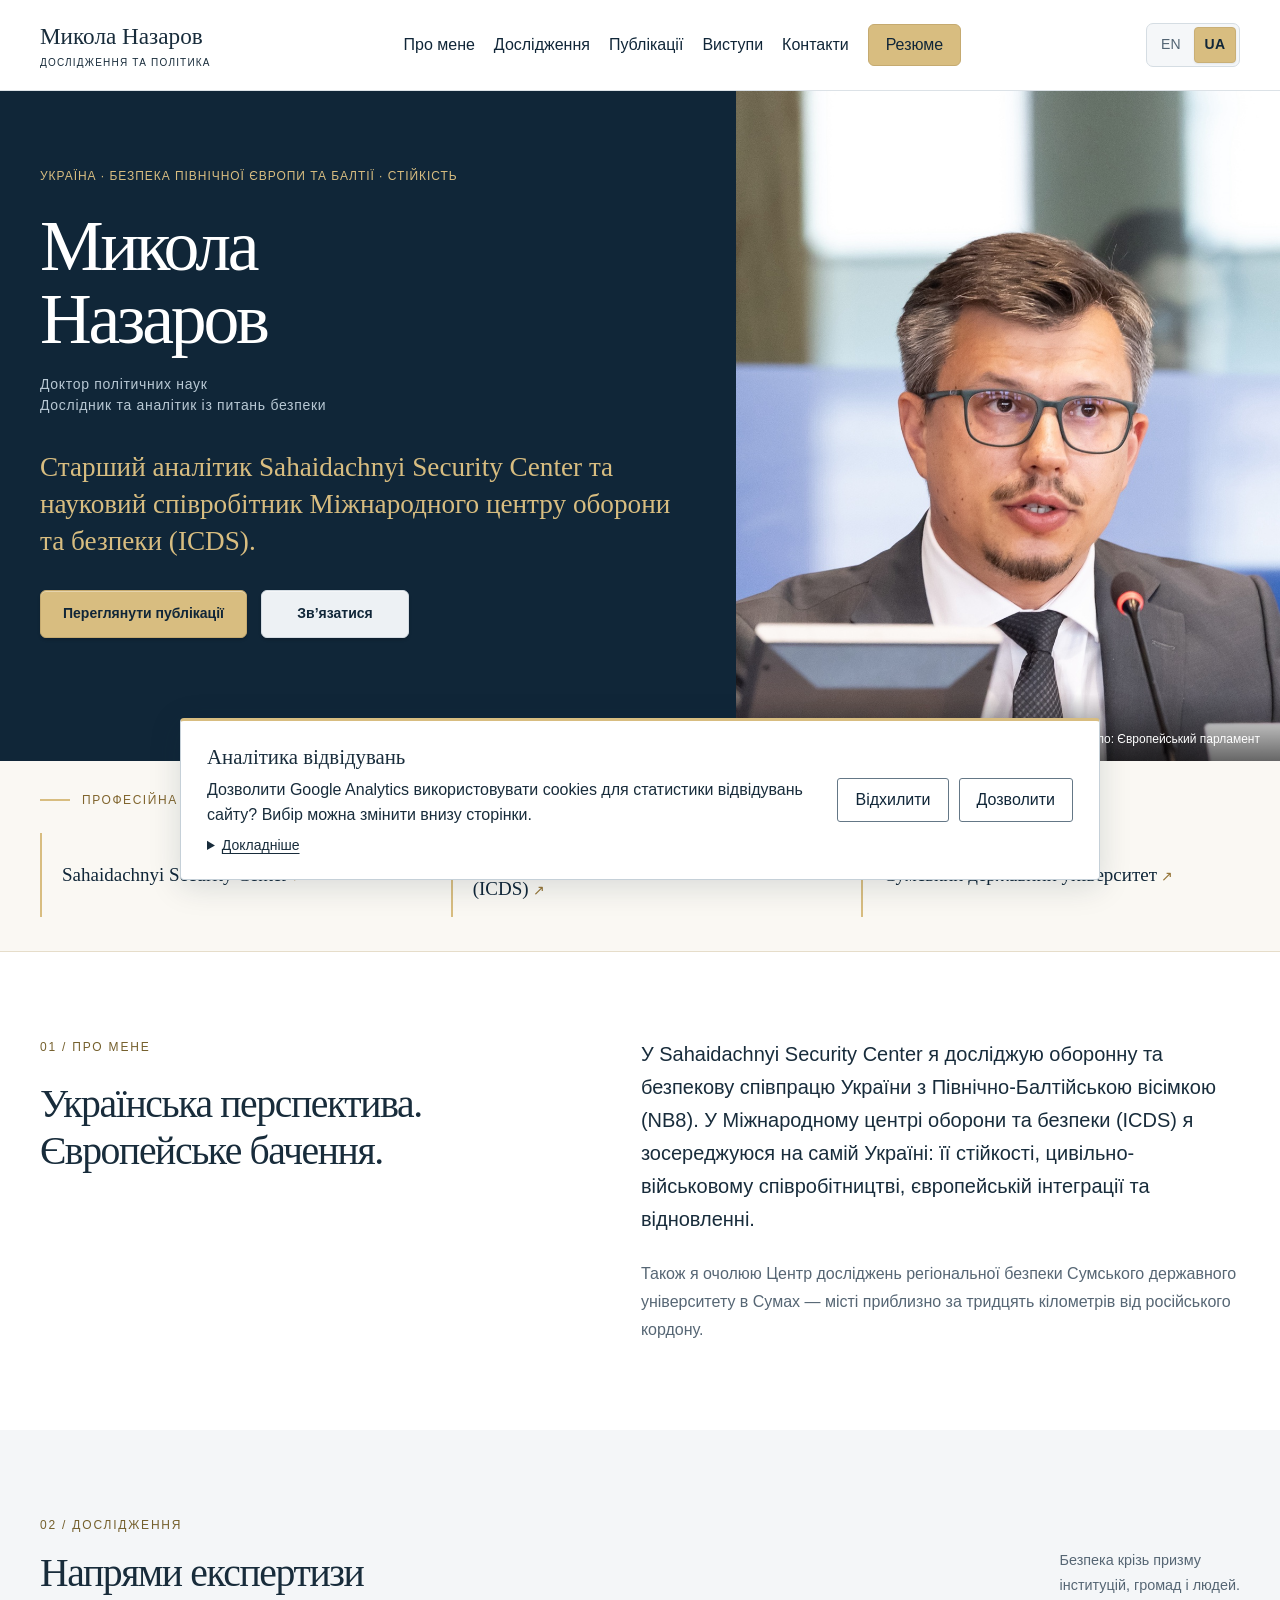
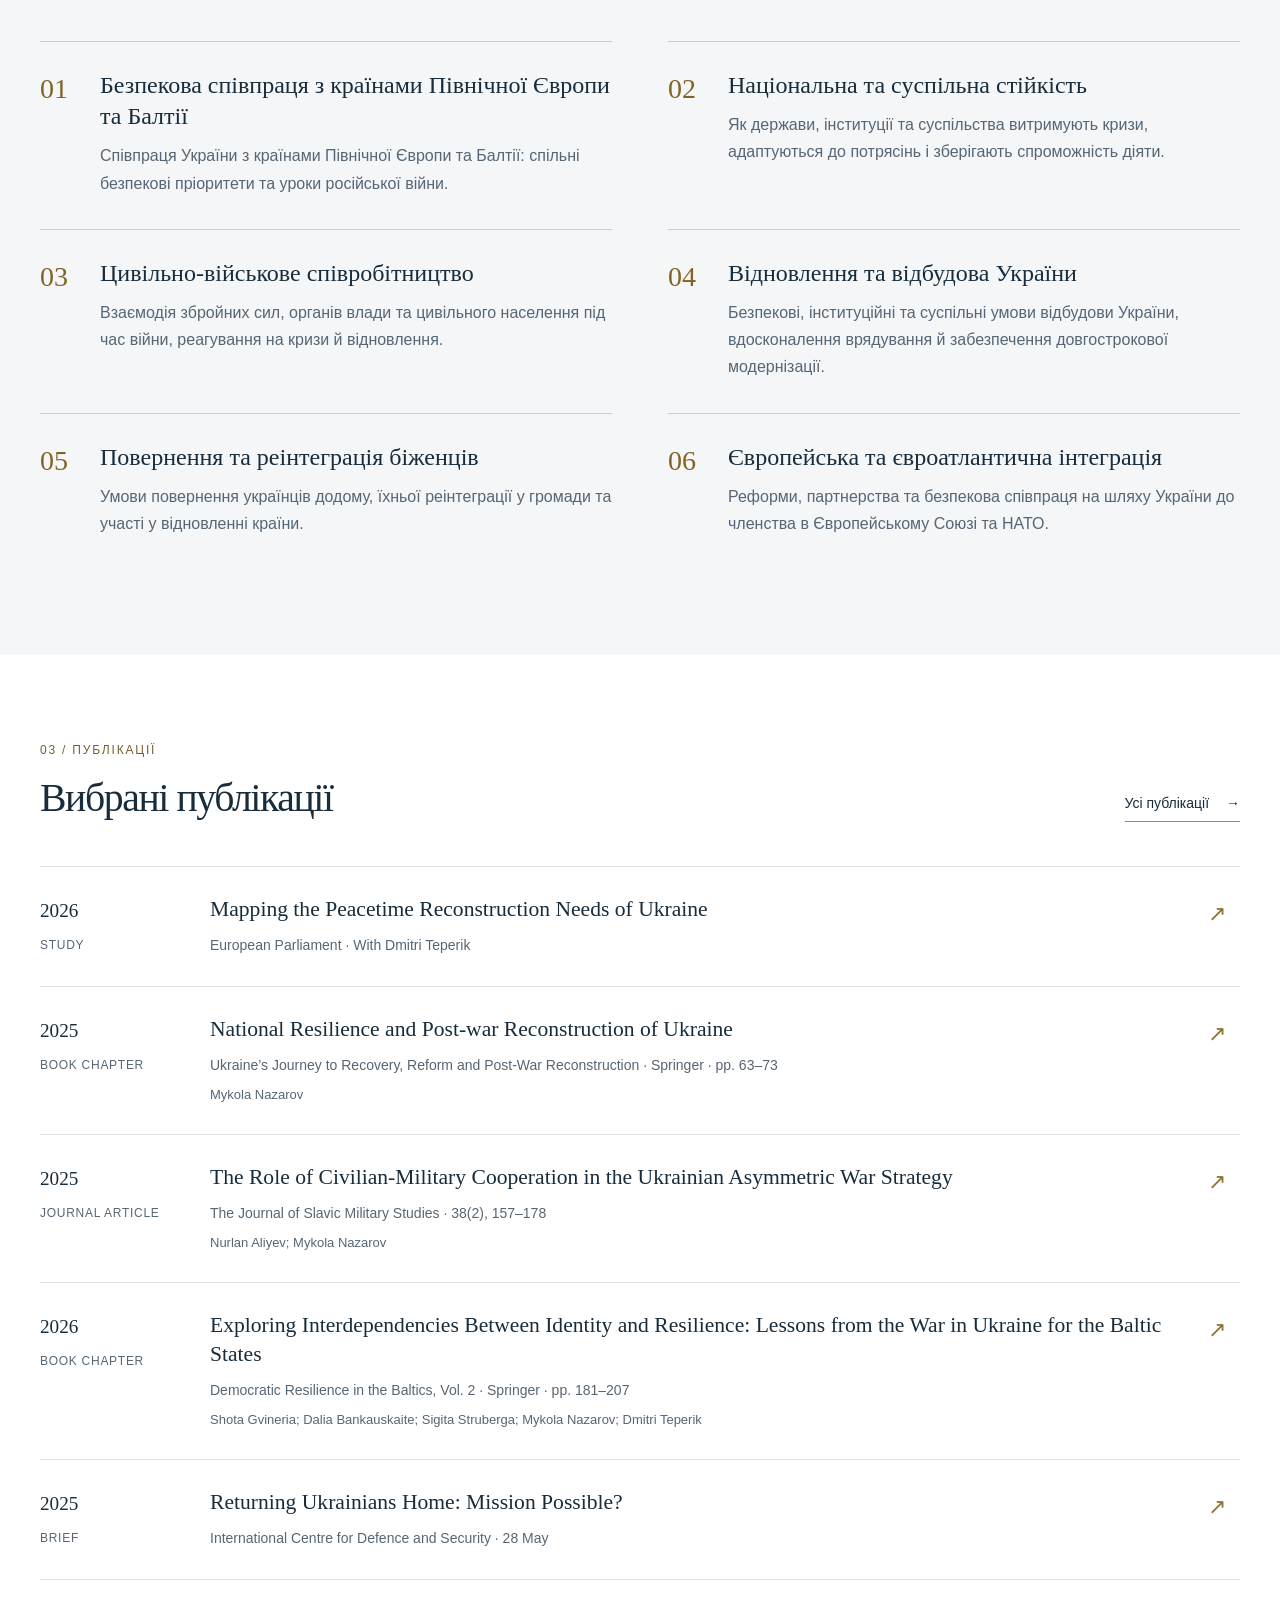
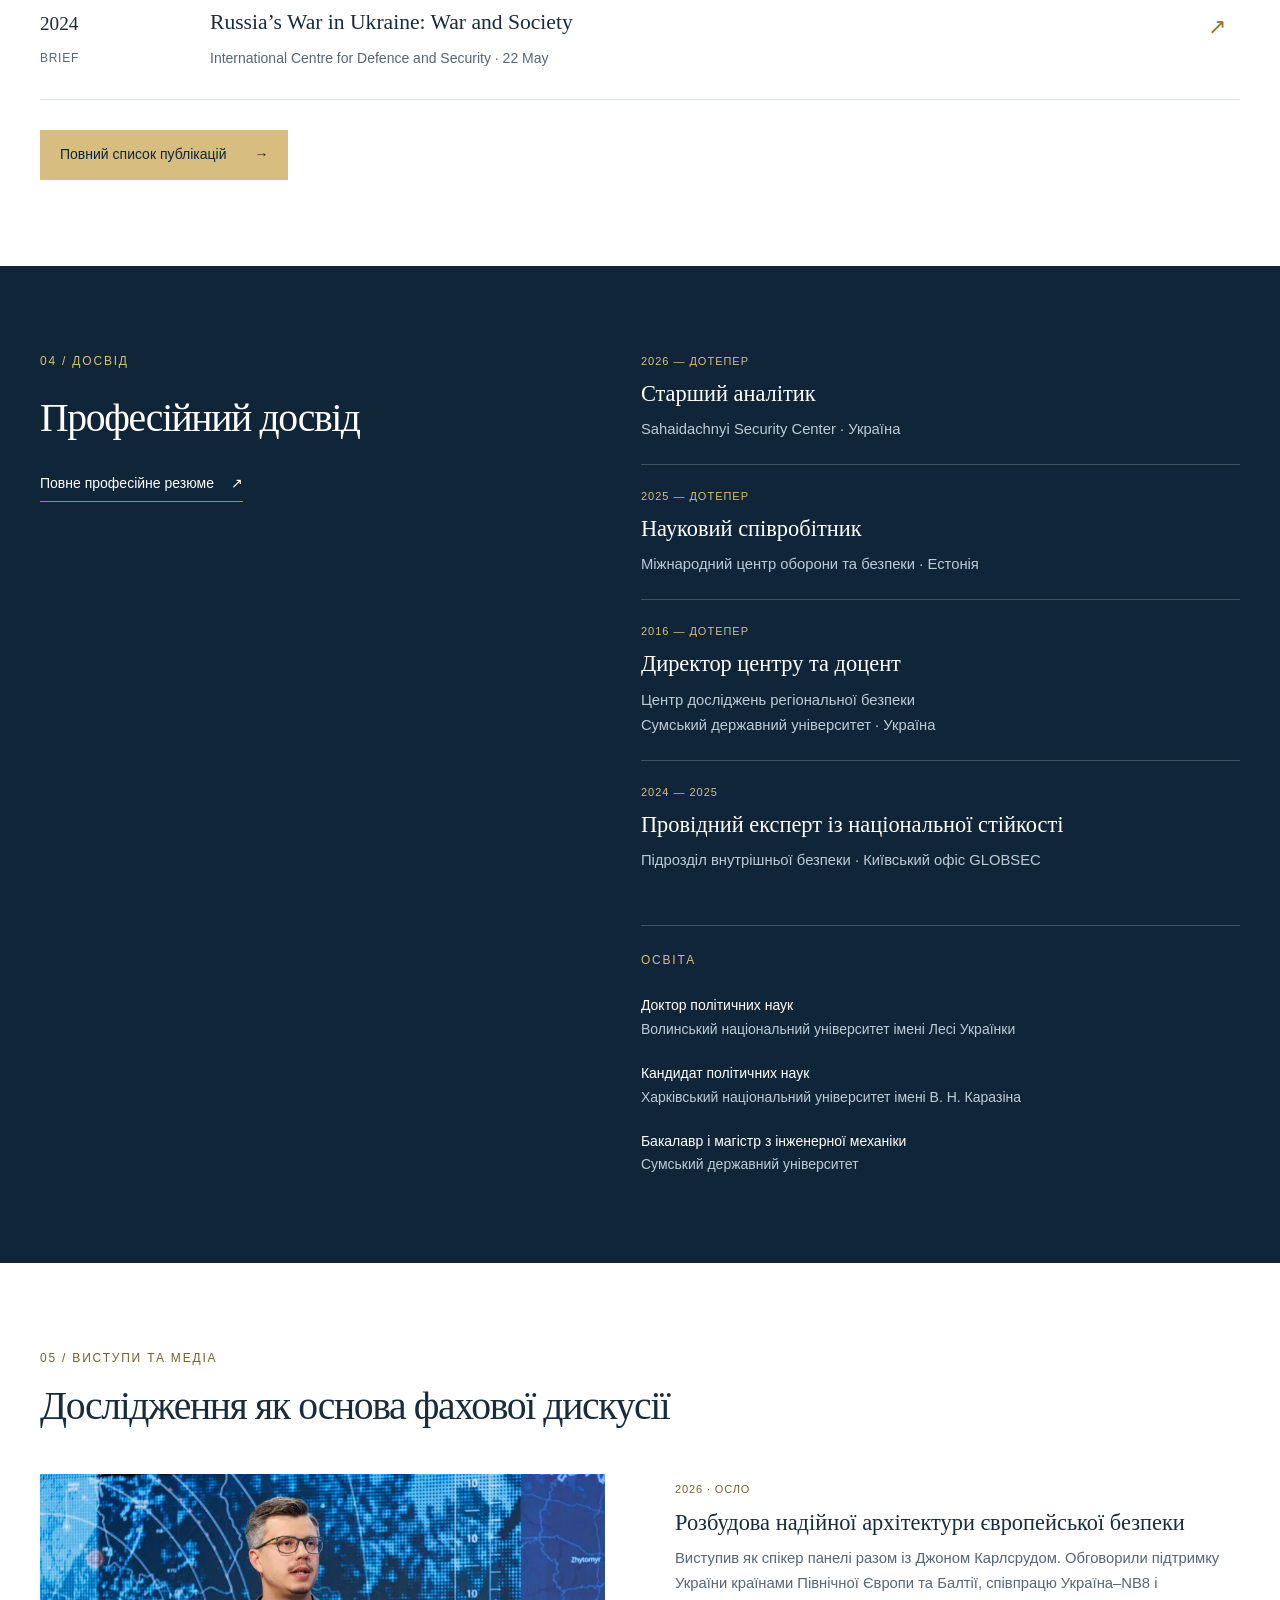
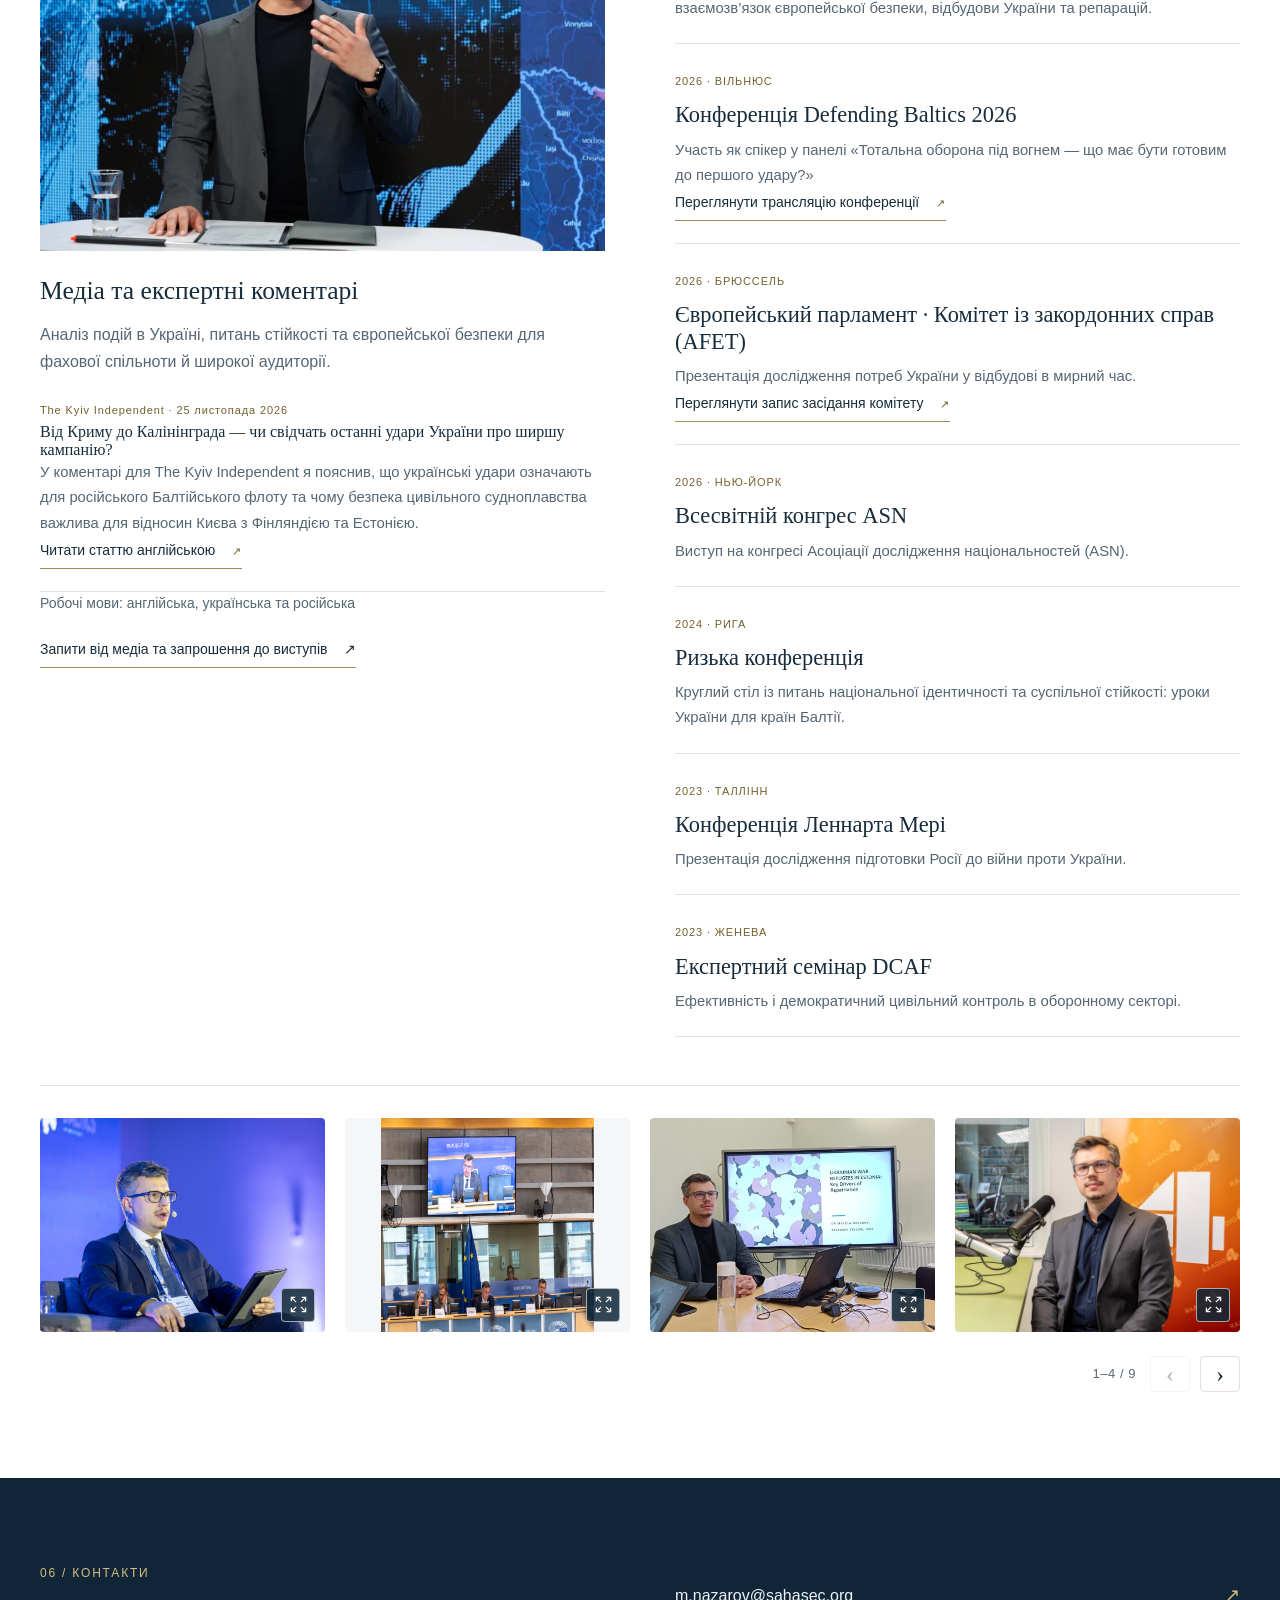
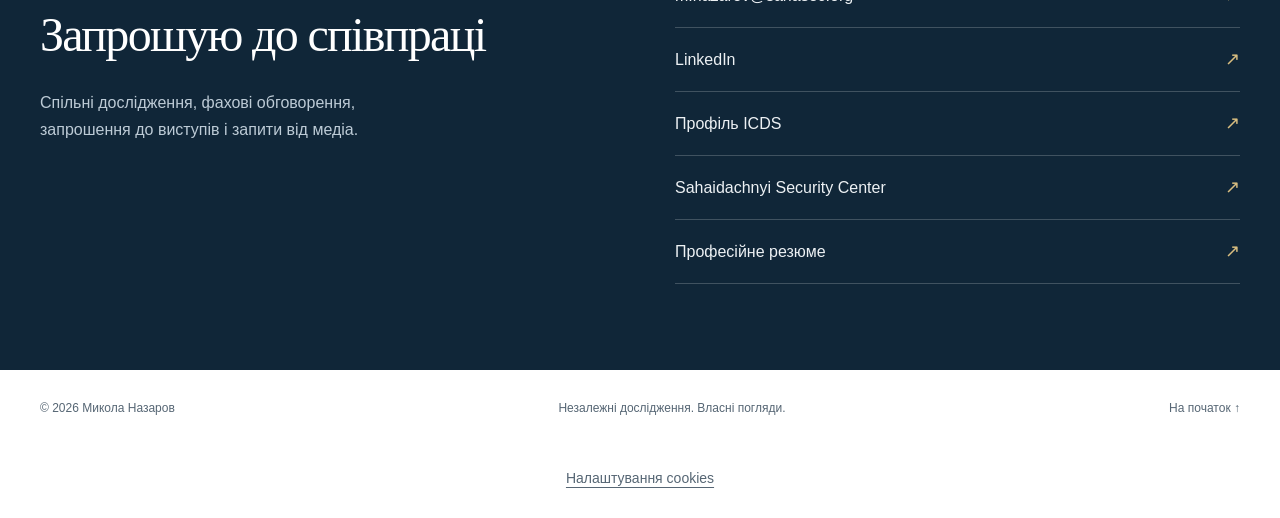
==== commit 1b0ee6a5: "Add Kyiv Independent expert commentary to English and Ukrainian media sections" ====
--- a/uk/index.html
+++ b/uk/index.html
@@ -101,7 +101,8 @@
 <article lang="en" class="publication" data-year="2024" data-topic="resilience"><div class="pub-meta">2024<span>BRIEF</span></div><div><h4><a href="https://icds.ee/en/russias-war-in-ukraine-war-and-society/" target="_blank" rel="noopener noreferrer">Russia’s War in Ukraine: War and Society</a></h4><p>International Centre for Defence and Security · 22 May</p></div><span class="pub-arrow" aria-hidden="true">↗</span></article>
 </div><div class="publications-actions"><a class="button gold" href="publications.html">Повний список публікацій <span aria-hidden="true">→</span></a></div></section>
 <section class="experience-section" id="experience"><div class="section split"><div><p class="eyebrow">04 / ДОСВІД</p><h2>Професійний досвід</h2><a class="text-link light" href="cv.html">Повне професійне резюме <span aria-hidden="true">↗</span></a></div><div class="timeline"><article><p class="date">2026 — ДОТЕПЕР</p><h3>Старший аналітик</h3><p>Sahaidachnyi Security Center · Україна</p></article><article><p class="date">2025 — ДОТЕПЕР</p><h3>Науковий співробітник</h3><p>Міжнародний центр оборони та безпеки · Естонія</p></article><article><p class="date">2016 — ДОТЕПЕР</p><h3>Директор центру та доцент</h3><p>Центр досліджень регіональної безпеки<br>Сумський державний університет · Україна</p></article><article><p class="date">2024 — 2025</p><h3>Провідний експерт із національної стійкості</h3><p>Підрозділ внутрішньої безпеки · Київський офіс GLOBSEC</p></article><div class="education"><p class="eyebrow">ОСВІТА</p><p><strong>Доктор політичних наук</strong><br>Волинський національний університет імені Лесі Українки</p><p><strong>Кандидат політичних наук</strong><br>Харківський національний університет імені В. Н. Каразіна</p><p><strong>Бакалавр і магістр з інженерної механіки</strong><br>Сумський державний університет</p></div></div></div></section>
-<section class="section" id="speaking"><div class="section-heading"><div><p class="eyebrow dark">05 / ВИСТУПИ ТА МЕДІА</p><h2>Дослідження як основа фахової дискусії</h2></div></div><div class="speaking-grid"><div><img class="media-photo" src="../assets/media.webp" alt="Микола Назаров під час телевізійної дискусії" width="860" height="573" loading="lazy"><h3>Медіа та експертні коментарі</h3><p>Аналіз подій в Україні, питань стійкості та європейської безпеки для фахової спільноти й широкої аудиторії.</p><p class="languages">Робочі мови: англійська, українська та російська</p><a class="text-link" href="mailto:m.nazarov@sahasec.org">Запити від медіа та запрошення до виступів <span aria-hidden="true">↗</span></a></div><div class="events"><article><span>2026 · ОСЛО</span><h3>Розбудова надійної архітектури європейської безпеки</h3><p>Виступив як спікер панелі разом із Джоном Карлсрудом. Обговорили підтримку України країнами Північної Європи та Балтії, співпрацю Україна–NB8 і взаємозв’язок європейської безпеки, відбудови України та репарацій.</p></article><article><span>2026 · ВІЛЬНЮС</span><h3>Конференція Defending Baltics 2026</h3><p>Участь як спікер у панелі «Тотальна оборона під вогнем — що має бути готовим до першого удару?»</p><a class="text-link" href="https://youtu.be/OSr7ZfuZhS0?t=7414" target="_blank" rel="noopener noreferrer">Переглянути трансляцію конференції <span aria-hidden="true">↗</span></a></article><article><span>2026 · БРЮССЕЛЬ</span><h3>Європейський парламент · Комітет із закордонних справ (AFET)</h3><p>Презентація дослідження потреб України у відбудові в мирний час.</p><a class="text-link" href="https://multimedia.europarl.europa.eu/en/webstreaming/committee-on-foreign-affairs-ordinary-meeting_20260624-1635-COMMITTEE-AFET" target="_blank" rel="noopener noreferrer">Переглянути запис засідання комітету <span aria-hidden="true">↗</span></a></article><article><span>2026 · НЬЮ-ЙОРК</span><h3>Всесвітній конгрес ASN</h3><p>Виступ на конгресі Асоціації дослідження національностей (ASN).</p></article><article><span>2024 · РИГА</span><h3>Ризька конференція</h3><p>Круглий стіл із питань національної ідентичності та суспільної стійкості: уроки України для країн Балтії.</p></article><article><span>2023 · ТАЛЛІНН</span><h3>Конференція Леннарта Мері</h3><p>Презентація дослідження підготовки Росії до війни проти України.</p></article><article><span>2023 · ЖЕНЕВА</span><h3>Експертний семінар DCAF</h3><p>Ефективність і демократичний цивільний контроль в оборонному секторі.</p></article></div></div><div class="speaking-gallery" role="group" aria-label="Фотогалерея виступів, інтерв’ю та професійних зустрічей"><a class="gallery-item" href="../assets/speaking-defending-baltics-2026-mindaugas-mikulenas.jpg" data-gallery-item aria-label="Відкрити фото: Микола Назаров під час виступу на конференції Defending Baltics 2026 у Вільнюсі" title="Фото: Mindaugas Mikulenas"><img src="../assets/speaking-defending-baltics-2026-mindaugas-mikulenas.jpg" alt="Микола Назаров під час виступу на конференції Defending Baltics 2026 у Вільнюсі. Фото: Mindaugas Mikulenas" width="2048" height="1365" loading="lazy" decoding="async" style="object-position:40% 45%"><span class="gallery-zoom" aria-hidden="true"><svg viewBox="0 0 24 24" width="19" height="19" fill="none" stroke="currentColor" stroke-width="1.6" aria-hidden="true"><path d="M8 3H3v5m13-5h5v5M3 16v5h5m13-5v5h-5M3 3l6 6m12-6-6 6M3 21l6-6m12 6-6-6"/></svg></span></a><a class="gallery-item" href="../assets/speaking-european-parliament-session.jpg" data-gallery-item aria-label="Відкрити фото: Микола Назаров під час виступу в Європейському парламенті"><img src="../assets/speaking-european-parliament-session.jpg" alt="Микола Назаров під час виступу в Європейському парламенті" width="1536" height="1536" loading="lazy" decoding="async" style="object-fit:contain;object-position:center"><span class="gallery-zoom" aria-hidden="true"><svg viewBox="0 0 24 24" width="19" height="19" fill="none" stroke="currentColor" stroke-width="1.6" aria-hidden="true"><path d="M8 3H3v5m13-5h5v5M3 16v5h5m13-5v5h-5M3 3l6 6m12-6-6 6M3 21l6-6m12 6-6-6"/></svg></span></a><a class="gallery-item" href="../assets/speaking-research-presentation.jpg" data-gallery-item aria-label="Відкрити фото: Микола Назаров на презентації дослідження українських воєнних біженців в Естонії"><img src="../assets/speaking-research-presentation.jpg" alt="Микола Назаров на презентації дослідження українських воєнних біженців в Естонії" width="2048" height="1684" loading="lazy" decoding="async" style="object-position:50% 35%"><span class="gallery-zoom" aria-hidden="true"><svg viewBox="0 0 24 24" width="19" height="19" fill="none" stroke="currentColor" stroke-width="1.6" aria-hidden="true"><path d="M8 3H3v5m13-5h5v5M3 16v5h5m13-5v5h-5M3 3l6 6m12-6-6 6M3 21l6-6m12 6-6-6"/></svg></span></a><a class="gallery-item" href="../assets/speaking-radio-interview.jpg" data-gallery-item aria-label="Відкрити фото: Микола Назаров у радіостудії"><img src="../assets/speaking-radio-interview.jpg" alt="Микола Назаров у радіостудії" width="784" height="490" loading="lazy" decoding="async" style="object-position:50% 45%"><span class="gallery-zoom" aria-hidden="true"><svg viewBox="0 0 24 24" width="19" height="19" fill="none" stroke="currentColor" stroke-width="1.6" aria-hidden="true"><path d="M8 3H3v5m13-5h5v5M3 16v5h5m13-5v5h-5M3 3l6 6m12-6-6 6M3 21l6-6m12 6-6-6"/></svg></span></a><a class="gallery-item" href="../assets/speaking-err-interview.jpg" data-gallery-item aria-label="Відкрити фото: Микола Назаров під час телевізійного інтерв’ю ERR"><img src="../assets/speaking-err-interview.jpg" alt="Микола Назаров під час телевізійного інтерв’ю ERR" width="988" height="657" loading="lazy" decoding="async" style="object-position:50% 40%"><span class="gallery-zoom" aria-hidden="true"><svg viewBox="0 0 24 24" width="19" height="19" fill="none" stroke="currentColor" stroke-width="1.6" aria-hidden="true"><path d="M8 3H3v5m13-5h5v5M3 16v5h5m13-5v5h-5M3 3l6 6m12-6-6 6M3 21l6-6m12 6-6-6"/></svg></span></a><a class="gallery-item" href="../assets/meeting-lennart-meri-conference.jpg" data-gallery-item aria-label="Відкрити фото: Микола Назаров з учасником конференції Леннарта Мері"><img src="../assets/meeting-lennart-meri-conference.jpg" alt="Микола Назаров з учасником конференції Леннарта Мері" width="1152" height="1536" loading="lazy" decoding="async" style="object-position:50% 38%"><span class="gallery-zoom" aria-hidden="true"><svg viewBox="0 0 24 24" width="19" height="19" fill="none" stroke="currentColor" stroke-width="1.6" aria-hidden="true"><path d="M8 3H3v5m13-5h5v5M3 16v5h5m13-5v5h-5M3 3l6 6m12-6-6 6M3 21l6-6m12 6-6-6"/></svg></span></a><a class="gallery-item" href="../assets/meeting-professional-exchange.jpg" data-gallery-item aria-label="Відкрити фото: Микола Назаров під час професійної зустрічі"><img src="../assets/meeting-professional-exchange.jpg" alt="Микола Назаров під час професійної зустрічі" width="1152" height="1536" loading="lazy" decoding="async" style="object-position:50% 65%"><span class="gallery-zoom" aria-hidden="true"><svg viewBox="0 0 24 24" width="19" height="19" fill="none" stroke="currentColor" stroke-width="1.6" aria-hidden="true"><path d="M8 3H3v5m13-5h5v5M3 16v5h5m13-5v5h-5M3 3l6 6m12-6-6 6M3 21l6-6m12 6-6-6"/></svg></span></a><a class="gallery-item" href="../assets/meeting-nordic-baltic-ukraine-forum.jpg" data-gallery-item aria-label="Відкрити фото: Обговорення за круглим столом на Північно-Балтійсько-українському форумі"><img src="../assets/meeting-nordic-baltic-ukraine-forum.jpg" alt="Обговорення за круглим столом на Північно-Балтійсько-українському форумі" width="1536" height="1152" loading="lazy" decoding="async" style="object-position:center"><span class="gallery-zoom" aria-hidden="true"><svg viewBox="0 0 24 24" width="19" height="19" fill="none" stroke="currentColor" stroke-width="1.6" aria-hidden="true"><path d="M8 3H3v5m13-5h5v5M3 16v5h5m13-5v5h-5M3 3l6 6m12-6-6 6M3 21l6-6m12 6-6-6"/></svg></span></a><a class="gallery-item" href="../assets/meeting-nato-public-forum.jpg" data-gallery-item aria-label="Відкрити фото: Микола Назаров вітається з учасником Публічного форуму НАТО"><img src="../assets/meeting-nato-public-forum.jpg" alt="Микола Назаров вітається з учасником Публічного форуму НАТО" width="1336" height="1536" loading="lazy" decoding="async" style="object-position:50% 32%"><span class="gallery-zoom" aria-hidden="true"><svg viewBox="0 0 24 24" width="19" height="19" fill="none" stroke="currentColor" stroke-width="1.6" aria-hidden="true"><path d="M8 3H3v5m13-5h5v5M3 16v5h5m13-5v5h-5M3 3l6 6m12-6-6 6M3 21l6-6m12 6-6-6"/></svg></span></a></div><div class="gallery-strip-controls" hidden><span class="gallery-strip-count" aria-live="polite">1–4 / 9</span><button type="button" data-gallery-prev aria-label="Попередні фото"><span aria-hidden="true">‹</span></button><button type="button" data-gallery-next aria-label="Наступні фото"><span aria-hidden="true">›</span></button></div></section>
+<section class="section" id="speaking"><div class="section-heading"><div><p class="eyebrow dark">05 / ВИСТУПИ ТА МЕДІА</p><h2>Дослідження як основа фахової дискусії</h2></div></div><div class="speaking-grid"><div><img class="media-photo" src="../assets/media.webp" alt="Микола Назаров під час телевізійної дискусії" width="860" height="573" loading="lazy"><h3>Медіа та експертні коментарі</h3><p>Аналіз подій в Україні, питань стійкості та європейської безпеки для фахової спільноти й широкої аудиторії.</p><div class="events"><article id="kyiv-independent-baltic"><span>The Kyiv Independent · <time datetime="2026-11-25">25 листопада 2026</time></span><h4>Від Криму до Калінінграда — чи свідчать останні удари України про ширшу кампанію?</h4><p>У коментарі для The Kyiv Independent я пояснив, що українські удари означають для російського Балтійського флоту та чому безпека цивільного судноплавства важлива для відносин Києва з Фінляндією та Естонією.</p><a class="text-link" href="https://kyivindependent.com/from-crimea-to-kaliningrad-do-ukraines-latest-strikes-signal-a-broader-campaign-2/" hreflang="en" target="_blank" rel="noopener noreferrer">Читати статтю англійською <span aria-hidden="true">↗</span></a></article></div>
+<p class="languages">Робочі мови: англійська, українська та російська</p><a class="text-link" href="mailto:m.nazarov@sahasec.org">Запити від медіа та запрошення до виступів <span aria-hidden="true">↗</span></a></div><div class="events"><article><span>2026 · ОСЛО</span><h3>Розбудова надійної архітектури європейської безпеки</h3><p>Виступив як спікер панелі разом із Джоном Карлсрудом. Обговорили підтримку України країнами Північної Європи та Балтії, співпрацю Україна–NB8 і взаємозв’язок європейської безпеки, відбудови України та репарацій.</p></article><article><span>2026 · ВІЛЬНЮС</span><h3>Конференція Defending Baltics 2026</h3><p>Участь як спікер у панелі «Тотальна оборона під вогнем — що має бути готовим до першого удару?»</p><a class="text-link" href="https://youtu.be/OSr7ZfuZhS0?t=7414" target="_blank" rel="noopener noreferrer">Переглянути трансляцію конференції <span aria-hidden="true">↗</span></a></article><article><span>2026 · БРЮССЕЛЬ</span><h3>Європейський парламент · Комітет із закордонних справ (AFET)</h3><p>Презентація дослідження потреб України у відбудові в мирний час.</p><a class="text-link" href="https://multimedia.europarl.europa.eu/en/webstreaming/committee-on-foreign-affairs-ordinary-meeting_20260624-1635-COMMITTEE-AFET" target="_blank" rel="noopener noreferrer">Переглянути запис засідання комітету <span aria-hidden="true">↗</span></a></article><article><span>2026 · НЬЮ-ЙОРК</span><h3>Всесвітній конгрес ASN</h3><p>Виступ на конгресі Асоціації дослідження національностей (ASN).</p></article><article><span>2024 · РИГА</span><h3>Ризька конференція</h3><p>Круглий стіл із питань національної ідентичності та суспільної стійкості: уроки України для країн Балтії.</p></article><article><span>2023 · ТАЛЛІНН</span><h3>Конференція Леннарта Мері</h3><p>Презентація дослідження підготовки Росії до війни проти України.</p></article><article><span>2023 · ЖЕНЕВА</span><h3>Експертний семінар DCAF</h3><p>Ефективність і демократичний цивільний контроль в оборонному секторі.</p></article></div></div><div class="speaking-gallery" role="group" aria-label="Фотогалерея виступів, інтерв’ю та професійних зустрічей"><a class="gallery-item" href="../assets/speaking-defending-baltics-2026-mindaugas-mikulenas.jpg" data-gallery-item aria-label="Відкрити фото: Микола Назаров під час виступу на конференції Defending Baltics 2026 у Вільнюсі" title="Фото: Mindaugas Mikulenas"><img src="../assets/speaking-defending-baltics-2026-mindaugas-mikulenas.jpg" alt="Микола Назаров під час виступу на конференції Defending Baltics 2026 у Вільнюсі. Фото: Mindaugas Mikulenas" width="2048" height="1365" loading="lazy" decoding="async" style="object-position:40% 45%"><span class="gallery-zoom" aria-hidden="true"><svg viewBox="0 0 24 24" width="19" height="19" fill="none" stroke="currentColor" stroke-width="1.6" aria-hidden="true"><path d="M8 3H3v5m13-5h5v5M3 16v5h5m13-5v5h-5M3 3l6 6m12-6-6 6M3 21l6-6m12 6-6-6"/></svg></span></a><a class="gallery-item" href="../assets/speaking-european-parliament-session.jpg" data-gallery-item aria-label="Відкрити фото: Микола Назаров під час виступу в Європейському парламенті"><img src="../assets/speaking-european-parliament-session.jpg" alt="Микола Назаров під час виступу в Європейському парламенті" width="1536" height="1536" loading="lazy" decoding="async" style="object-fit:contain;object-position:center"><span class="gallery-zoom" aria-hidden="true"><svg viewBox="0 0 24 24" width="19" height="19" fill="none" stroke="currentColor" stroke-width="1.6" aria-hidden="true"><path d="M8 3H3v5m13-5h5v5M3 16v5h5m13-5v5h-5M3 3l6 6m12-6-6 6M3 21l6-6m12 6-6-6"/></svg></span></a><a class="gallery-item" href="../assets/speaking-research-presentation.jpg" data-gallery-item aria-label="Відкрити фото: Микола Назаров на презентації дослідження українських воєнних біженців в Естонії"><img src="../assets/speaking-research-presentation.jpg" alt="Микола Назаров на презентації дослідження українських воєнних біженців в Естонії" width="2048" height="1684" loading="lazy" decoding="async" style="object-position:50% 35%"><span class="gallery-zoom" aria-hidden="true"><svg viewBox="0 0 24 24" width="19" height="19" fill="none" stroke="currentColor" stroke-width="1.6" aria-hidden="true"><path d="M8 3H3v5m13-5h5v5M3 16v5h5m13-5v5h-5M3 3l6 6m12-6-6 6M3 21l6-6m12 6-6-6"/></svg></span></a><a class="gallery-item" href="../assets/speaking-radio-interview.jpg" data-gallery-item aria-label="Відкрити фото: Микола Назаров у радіостудії"><img src="../assets/speaking-radio-interview.jpg" alt="Микола Назаров у радіостудії" width="784" height="490" loading="lazy" decoding="async" style="object-position:50% 45%"><span class="gallery-zoom" aria-hidden="true"><svg viewBox="0 0 24 24" width="19" height="19" fill="none" stroke="currentColor" stroke-width="1.6" aria-hidden="true"><path d="M8 3H3v5m13-5h5v5M3 16v5h5m13-5v5h-5M3 3l6 6m12-6-6 6M3 21l6-6m12 6-6-6"/></svg></span></a><a class="gallery-item" href="../assets/speaking-err-interview.jpg" data-gallery-item aria-label="Відкрити фото: Микола Назаров під час телевізійного інтерв’ю ERR"><img src="../assets/speaking-err-interview.jpg" alt="Микола Назаров під час телевізійного інтерв’ю ERR" width="988" height="657" loading="lazy" decoding="async" style="object-position:50% 40%"><span class="gallery-zoom" aria-hidden="true"><svg viewBox="0 0 24 24" width="19" height="19" fill="none" stroke="currentColor" stroke-width="1.6" aria-hidden="true"><path d="M8 3H3v5m13-5h5v5M3 16v5h5m13-5v5h-5M3 3l6 6m12-6-6 6M3 21l6-6m12 6-6-6"/></svg></span></a><a class="gallery-item" href="../assets/meeting-lennart-meri-conference.jpg" data-gallery-item aria-label="Відкрити фото: Микола Назаров з учасником конференції Леннарта Мері"><img src="../assets/meeting-lennart-meri-conference.jpg" alt="Микола Назаров з учасником конференції Леннарта Мері" width="1152" height="1536" loading="lazy" decoding="async" style="object-position:50% 38%"><span class="gallery-zoom" aria-hidden="true"><svg viewBox="0 0 24 24" width="19" height="19" fill="none" stroke="currentColor" stroke-width="1.6" aria-hidden="true"><path d="M8 3H3v5m13-5h5v5M3 16v5h5m13-5v5h-5M3 3l6 6m12-6-6 6M3 21l6-6m12 6-6-6"/></svg></span></a><a class="gallery-item" href="../assets/meeting-professional-exchange.jpg" data-gallery-item aria-label="Відкрити фото: Микола Назаров під час професійної зустрічі"><img src="../assets/meeting-professional-exchange.jpg" alt="Микола Назаров під час професійної зустрічі" width="1152" height="1536" loading="lazy" decoding="async" style="object-position:50% 65%"><span class="gallery-zoom" aria-hidden="true"><svg viewBox="0 0 24 24" width="19" height="19" fill="none" stroke="currentColor" stroke-width="1.6" aria-hidden="true"><path d="M8 3H3v5m13-5h5v5M3 16v5h5m13-5v5h-5M3 3l6 6m12-6-6 6M3 21l6-6m12 6-6-6"/></svg></span></a><a class="gallery-item" href="../assets/meeting-nordic-baltic-ukraine-forum.jpg" data-gallery-item aria-label="Відкрити фото: Обговорення за круглим столом на Північно-Балтійсько-українському форумі"><img src="../assets/meeting-nordic-baltic-ukraine-forum.jpg" alt="Обговорення за круглим столом на Північно-Балтійсько-українському форумі" width="1536" height="1152" loading="lazy" decoding="async" style="object-position:center"><span class="gallery-zoom" aria-hidden="true"><svg viewBox="0 0 24 24" width="19" height="19" fill="none" stroke="currentColor" stroke-width="1.6" aria-hidden="true"><path d="M8 3H3v5m13-5h5v5M3 16v5h5m13-5v5h-5M3 3l6 6m12-6-6 6M3 21l6-6m12 6-6-6"/></svg></span></a><a class="gallery-item" href="../assets/meeting-nato-public-forum.jpg" data-gallery-item aria-label="Відкрити фото: Микола Назаров вітається з учасником Публічного форуму НАТО"><img src="../assets/meeting-nato-public-forum.jpg" alt="Микола Назаров вітається з учасником Публічного форуму НАТО" width="1336" height="1536" loading="lazy" decoding="async" style="object-position:50% 32%"><span class="gallery-zoom" aria-hidden="true"><svg viewBox="0 0 24 24" width="19" height="19" fill="none" stroke="currentColor" stroke-width="1.6" aria-hidden="true"><path d="M8 3H3v5m13-5h5v5M3 16v5h5m13-5v5h-5M3 3l6 6m12-6-6 6M3 21l6-6m12 6-6-6"/></svg></span></a></div><div class="gallery-strip-controls" hidden><span class="gallery-strip-count" aria-live="polite">1–4 / 9</span><button type="button" data-gallery-prev aria-label="Попередні фото"><span aria-hidden="true">‹</span></button><button type="button" data-gallery-next aria-label="Наступні фото"><span aria-hidden="true">›</span></button></div></section>
 <section class="contact-section" id="contact"><div class="section"><div><p class="eyebrow">06 / КОНТАКТИ</p><h2>Запрошую до співпраці</h2><p>Спільні дослідження, фахові обговорення,<br>запрошення до виступів і запити від медіа.</p></div><div class="contact-links"><a class="email" href="mailto:m.nazarov@sahasec.org">m.nazarov@sahasec.org <span aria-hidden="true">↗</span></a><a href="https://www.linkedin.com/in/mykola-nazarov/" target="_blank" rel="noopener noreferrer">LinkedIn <span aria-hidden="true">↗</span></a><a href="https://icds.ee/en/author/mykola-nazarov/" target="_blank" rel="noopener noreferrer">Профіль ICDS <span aria-hidden="true">↗</span></a><a href="https://sahasec.org/team/dr-mykola-nazarov/" target="_blank" rel="noopener noreferrer">Sahaidachnyi Security Center <span aria-hidden="true">↗</span></a><a href="cv.html">Професійне резюме <span aria-hidden="true">↗</span></a></div></div></section>
 </main><dialog class="photo-viewer" aria-label="Перегляд фото"><div class="photo-viewer-panel"><div class="photo-viewer-toolbar"><span class="photo-viewer-count" role="status" aria-live="polite"></span><button type="button" class="photo-viewer-close" aria-label="Закрити" autofocus>×</button></div><div class="photo-viewer-stage"><button type="button" class="photo-viewer-prev" aria-label="Попереднє фото">‹</button><img class="photo-viewer-image" alt=""><button type="button" class="photo-viewer-next" aria-label="Наступне фото">›</button></div></div></dialog><footer><span>© <span id="copyright-year">2026</span> Микола Назаров</span><span>Незалежні дослідження. Власні погляди.</span><a href="#top">На початок ↑</a></footer>
 </body></html>
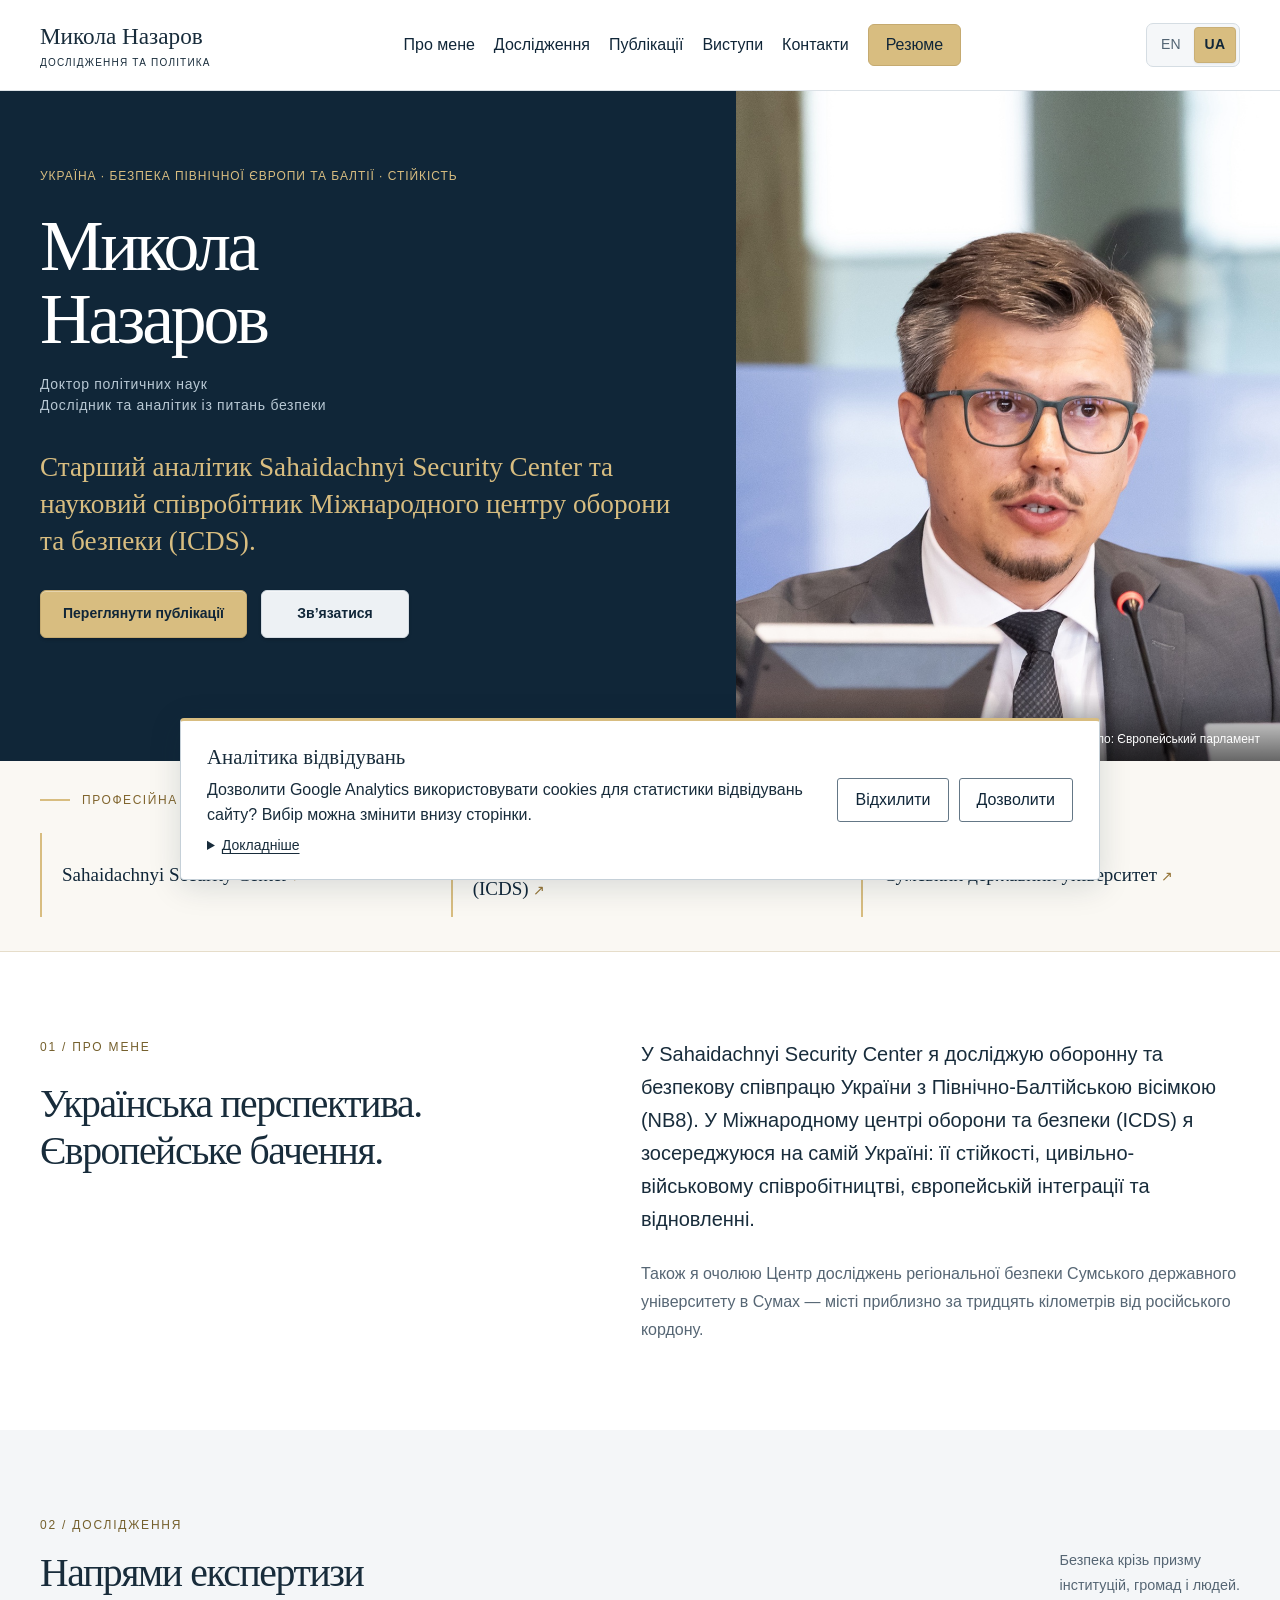
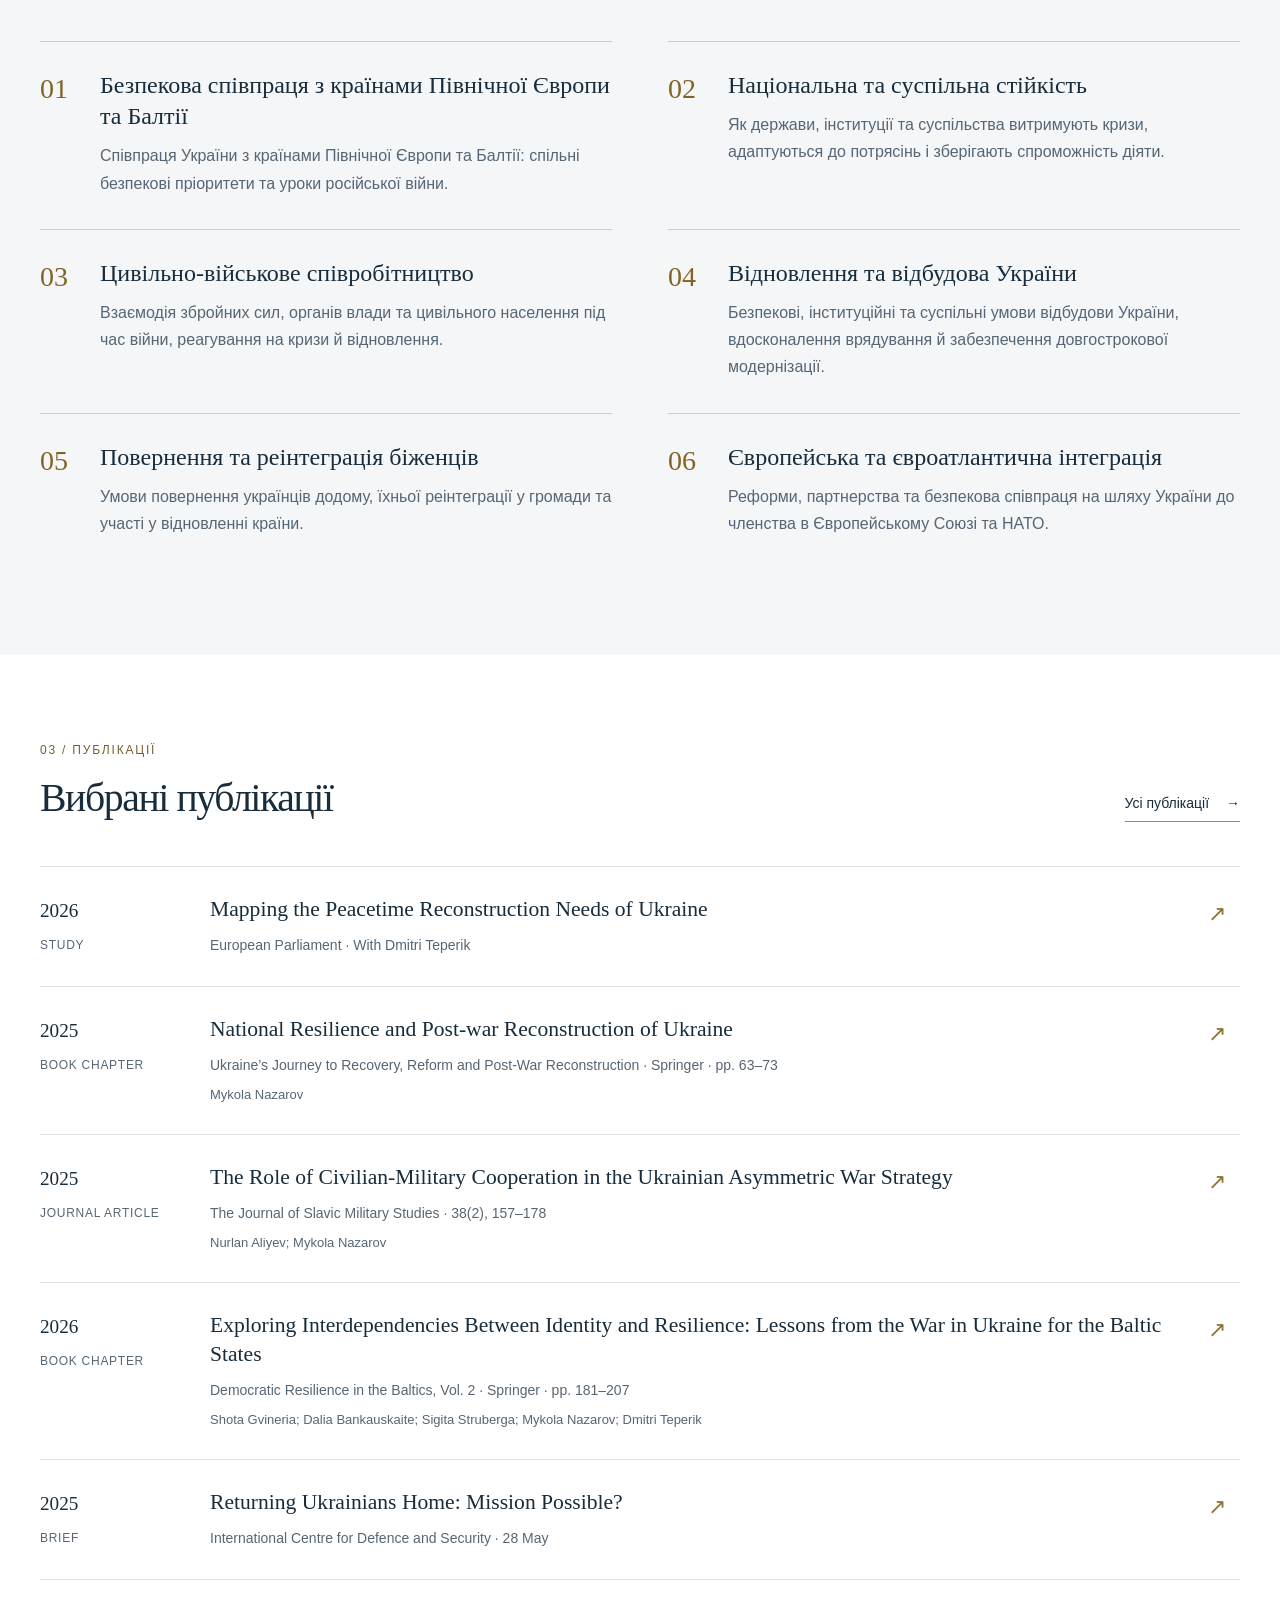
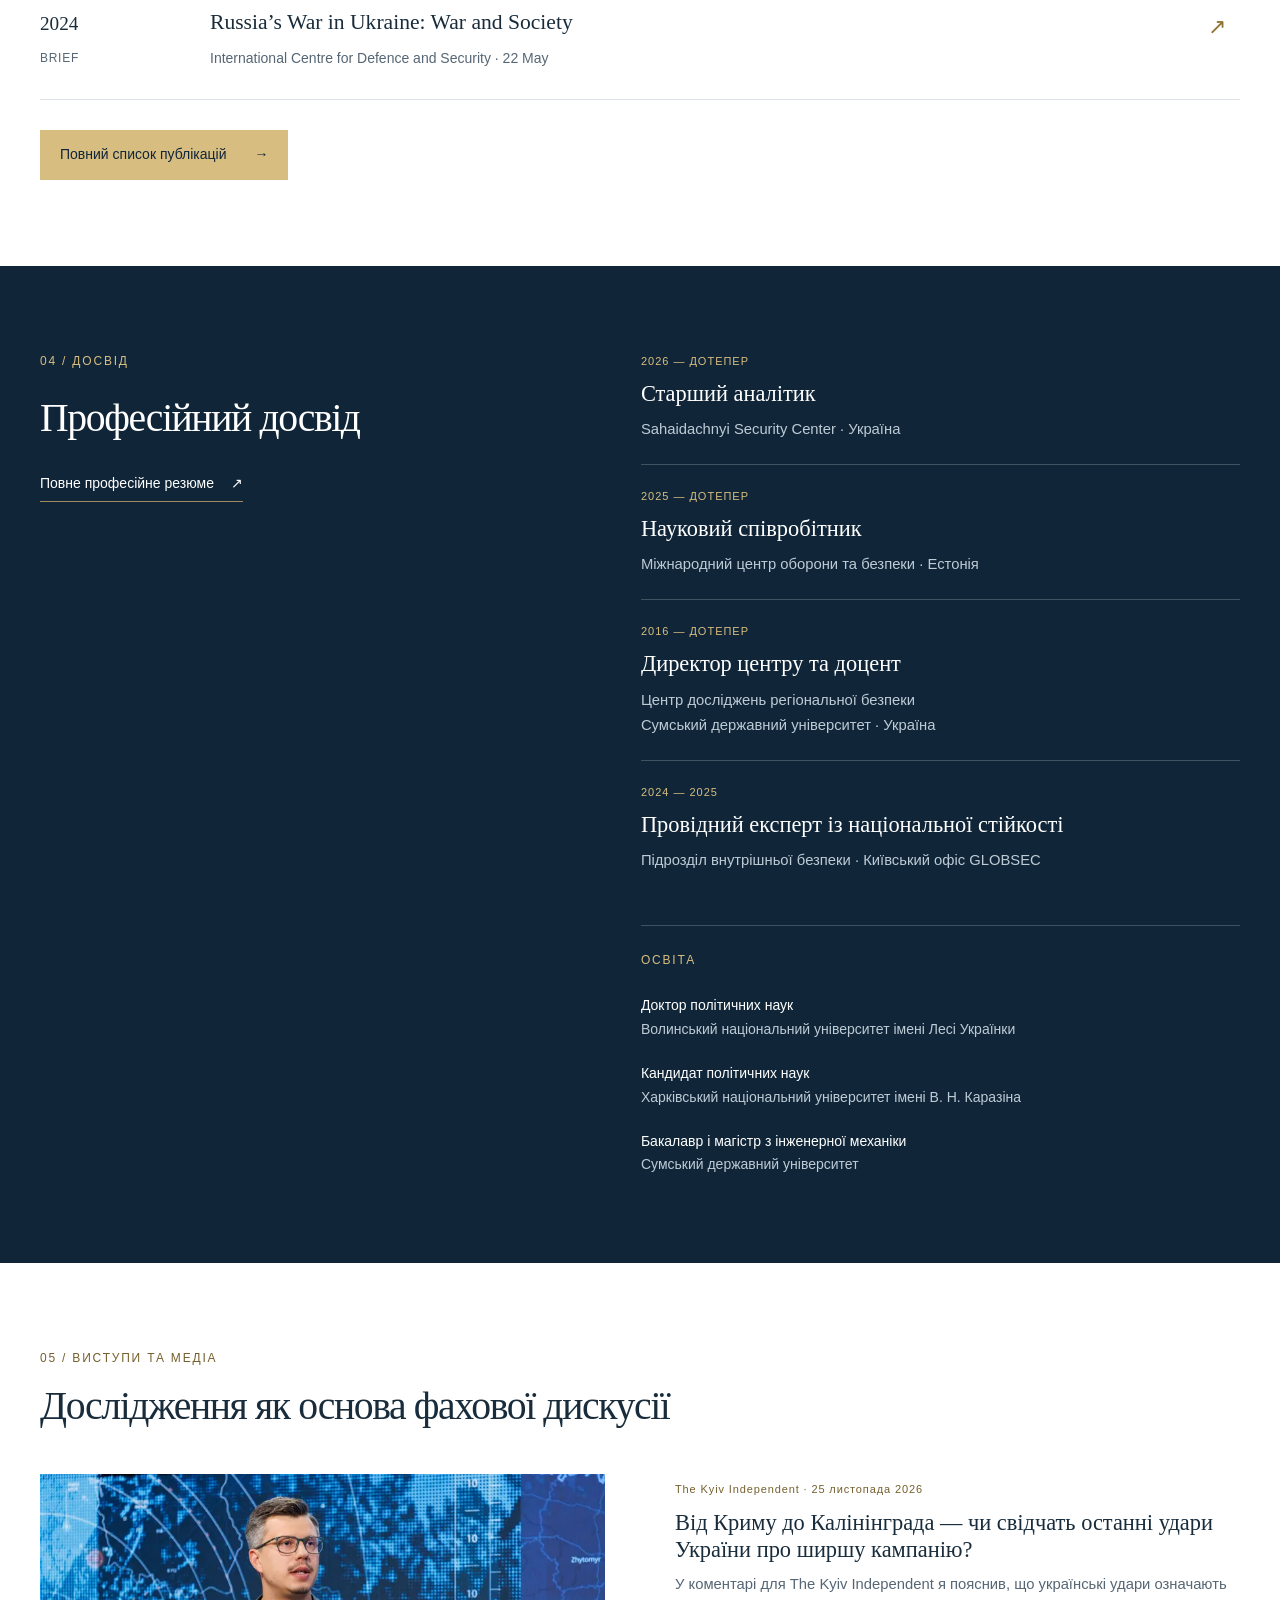
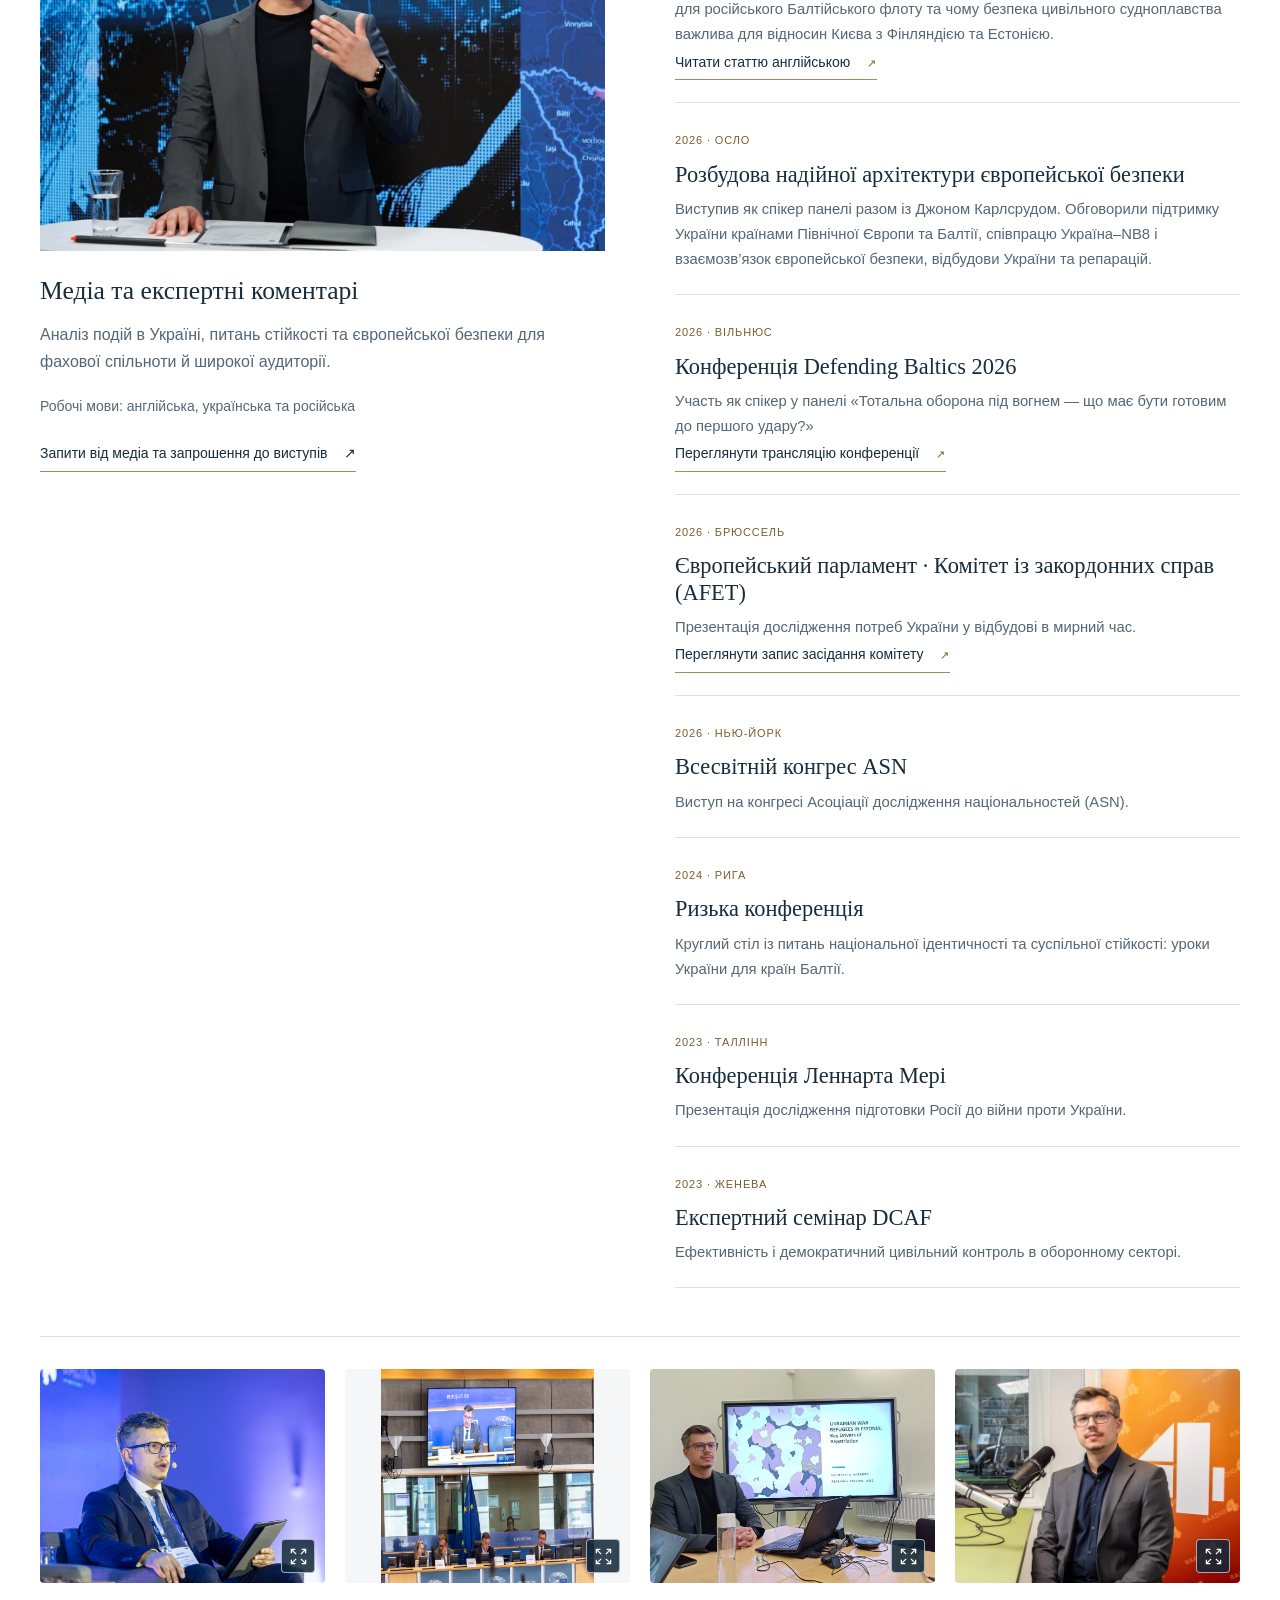
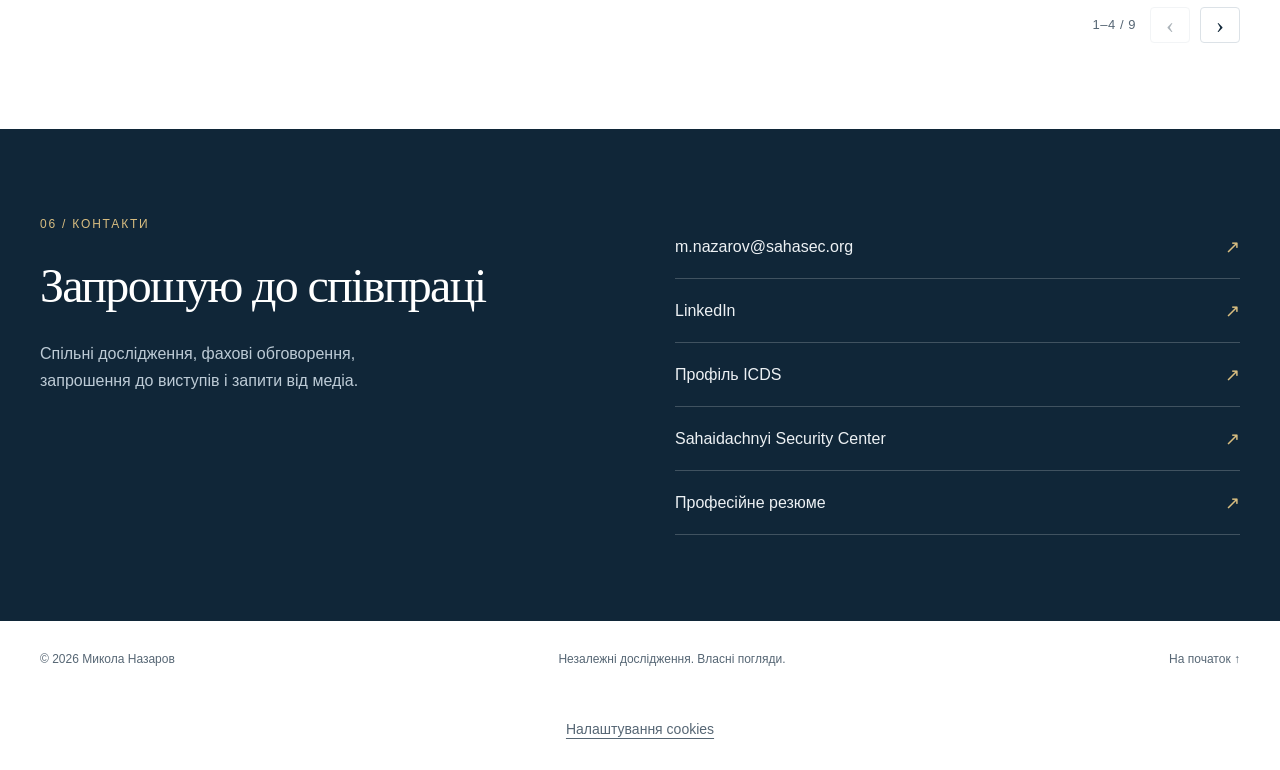
==== commit df12ca73: "Move the Kyiv Independent commentary above Oslo in both event lists" ====
--- a/uk/index.html
+++ b/uk/index.html
@@ -101,8 +101,7 @@
 <article lang="en" class="publication" data-year="2024" data-topic="resilience"><div class="pub-meta">2024<span>BRIEF</span></div><div><h4><a href="https://icds.ee/en/russias-war-in-ukraine-war-and-society/" target="_blank" rel="noopener noreferrer">Russia’s War in Ukraine: War and Society</a></h4><p>International Centre for Defence and Security · 22 May</p></div><span class="pub-arrow" aria-hidden="true">↗</span></article>
 </div><div class="publications-actions"><a class="button gold" href="publications.html">Повний список публікацій <span aria-hidden="true">→</span></a></div></section>
 <section class="experience-section" id="experience"><div class="section split"><div><p class="eyebrow">04 / ДОСВІД</p><h2>Професійний досвід</h2><a class="text-link light" href="cv.html">Повне професійне резюме <span aria-hidden="true">↗</span></a></div><div class="timeline"><article><p class="date">2026 — ДОТЕПЕР</p><h3>Старший аналітик</h3><p>Sahaidachnyi Security Center · Україна</p></article><article><p class="date">2025 — ДОТЕПЕР</p><h3>Науковий співробітник</h3><p>Міжнародний центр оборони та безпеки · Естонія</p></article><article><p class="date">2016 — ДОТЕПЕР</p><h3>Директор центру та доцент</h3><p>Центр досліджень регіональної безпеки<br>Сумський державний університет · Україна</p></article><article><p class="date">2024 — 2025</p><h3>Провідний експерт із національної стійкості</h3><p>Підрозділ внутрішньої безпеки · Київський офіс GLOBSEC</p></article><div class="education"><p class="eyebrow">ОСВІТА</p><p><strong>Доктор політичних наук</strong><br>Волинський національний університет імені Лесі Українки</p><p><strong>Кандидат політичних наук</strong><br>Харківський національний університет імені В. Н. Каразіна</p><p><strong>Бакалавр і магістр з інженерної механіки</strong><br>Сумський державний університет</p></div></div></div></section>
-<section class="section" id="speaking"><div class="section-heading"><div><p class="eyebrow dark">05 / ВИСТУПИ ТА МЕДІА</p><h2>Дослідження як основа фахової дискусії</h2></div></div><div class="speaking-grid"><div><img class="media-photo" src="../assets/media.webp" alt="Микола Назаров під час телевізійної дискусії" width="860" height="573" loading="lazy"><h3>Медіа та експертні коментарі</h3><p>Аналіз подій в Україні, питань стійкості та європейської безпеки для фахової спільноти й широкої аудиторії.</p><div class="events"><article id="kyiv-independent-baltic"><span>The Kyiv Independent · <time datetime="2026-11-25">25 листопада 2026</time></span><h4>Від Криму до Калінінграда — чи свідчать останні удари України про ширшу кампанію?</h4><p>У коментарі для The Kyiv Independent я пояснив, що українські удари означають для російського Балтійського флоту та чому безпека цивільного судноплавства важлива для відносин Києва з Фінляндією та Естонією.</p><a class="text-link" href="https://kyivindependent.com/from-crimea-to-kaliningrad-do-ukraines-latest-strikes-signal-a-broader-campaign-2/" hreflang="en" target="_blank" rel="noopener noreferrer">Читати статтю англійською <span aria-hidden="true">↗</span></a></article></div>
-<p class="languages">Робочі мови: англійська, українська та російська</p><a class="text-link" href="mailto:m.nazarov@sahasec.org">Запити від медіа та запрошення до виступів <span aria-hidden="true">↗</span></a></div><div class="events"><article><span>2026 · ОСЛО</span><h3>Розбудова надійної архітектури європейської безпеки</h3><p>Виступив як спікер панелі разом із Джоном Карлсрудом. Обговорили підтримку України країнами Північної Європи та Балтії, співпрацю Україна–NB8 і взаємозв’язок європейської безпеки, відбудови України та репарацій.</p></article><article><span>2026 · ВІЛЬНЮС</span><h3>Конференція Defending Baltics 2026</h3><p>Участь як спікер у панелі «Тотальна оборона під вогнем — що має бути готовим до першого удару?»</p><a class="text-link" href="https://youtu.be/OSr7ZfuZhS0?t=7414" target="_blank" rel="noopener noreferrer">Переглянути трансляцію конференції <span aria-hidden="true">↗</span></a></article><article><span>2026 · БРЮССЕЛЬ</span><h3>Європейський парламент · Комітет із закордонних справ (AFET)</h3><p>Презентація дослідження потреб України у відбудові в мирний час.</p><a class="text-link" href="https://multimedia.europarl.europa.eu/en/webstreaming/committee-on-foreign-affairs-ordinary-meeting_20260624-1635-COMMITTEE-AFET" target="_blank" rel="noopener noreferrer">Переглянути запис засідання комітету <span aria-hidden="true">↗</span></a></article><article><span>2026 · НЬЮ-ЙОРК</span><h3>Всесвітній конгрес ASN</h3><p>Виступ на конгресі Асоціації дослідження національностей (ASN).</p></article><article><span>2024 · РИГА</span><h3>Ризька конференція</h3><p>Круглий стіл із питань національної ідентичності та суспільної стійкості: уроки України для країн Балтії.</p></article><article><span>2023 · ТАЛЛІНН</span><h3>Конференція Леннарта Мері</h3><p>Презентація дослідження підготовки Росії до війни проти України.</p></article><article><span>2023 · ЖЕНЕВА</span><h3>Експертний семінар DCAF</h3><p>Ефективність і демократичний цивільний контроль в оборонному секторі.</p></article></div></div><div class="speaking-gallery" role="group" aria-label="Фотогалерея виступів, інтерв’ю та професійних зустрічей"><a class="gallery-item" href="../assets/speaking-defending-baltics-2026-mindaugas-mikulenas.jpg" data-gallery-item aria-label="Відкрити фото: Микола Назаров під час виступу на конференції Defending Baltics 2026 у Вільнюсі" title="Фото: Mindaugas Mikulenas"><img src="../assets/speaking-defending-baltics-2026-mindaugas-mikulenas.jpg" alt="Микола Назаров під час виступу на конференції Defending Baltics 2026 у Вільнюсі. Фото: Mindaugas Mikulenas" width="2048" height="1365" loading="lazy" decoding="async" style="object-position:40% 45%"><span class="gallery-zoom" aria-hidden="true"><svg viewBox="0 0 24 24" width="19" height="19" fill="none" stroke="currentColor" stroke-width="1.6" aria-hidden="true"><path d="M8 3H3v5m13-5h5v5M3 16v5h5m13-5v5h-5M3 3l6 6m12-6-6 6M3 21l6-6m12 6-6-6"/></svg></span></a><a class="gallery-item" href="../assets/speaking-european-parliament-session.jpg" data-gallery-item aria-label="Відкрити фото: Микола Назаров під час виступу в Європейському парламенті"><img src="../assets/speaking-european-parliament-session.jpg" alt="Микола Назаров під час виступу в Європейському парламенті" width="1536" height="1536" loading="lazy" decoding="async" style="object-fit:contain;object-position:center"><span class="gallery-zoom" aria-hidden="true"><svg viewBox="0 0 24 24" width="19" height="19" fill="none" stroke="currentColor" stroke-width="1.6" aria-hidden="true"><path d="M8 3H3v5m13-5h5v5M3 16v5h5m13-5v5h-5M3 3l6 6m12-6-6 6M3 21l6-6m12 6-6-6"/></svg></span></a><a class="gallery-item" href="../assets/speaking-research-presentation.jpg" data-gallery-item aria-label="Відкрити фото: Микола Назаров на презентації дослідження українських воєнних біженців в Естонії"><img src="../assets/speaking-research-presentation.jpg" alt="Микола Назаров на презентації дослідження українських воєнних біженців в Естонії" width="2048" height="1684" loading="lazy" decoding="async" style="object-position:50% 35%"><span class="gallery-zoom" aria-hidden="true"><svg viewBox="0 0 24 24" width="19" height="19" fill="none" stroke="currentColor" stroke-width="1.6" aria-hidden="true"><path d="M8 3H3v5m13-5h5v5M3 16v5h5m13-5v5h-5M3 3l6 6m12-6-6 6M3 21l6-6m12 6-6-6"/></svg></span></a><a class="gallery-item" href="../assets/speaking-radio-interview.jpg" data-gallery-item aria-label="Відкрити фото: Микола Назаров у радіостудії"><img src="../assets/speaking-radio-interview.jpg" alt="Микола Назаров у радіостудії" width="784" height="490" loading="lazy" decoding="async" style="object-position:50% 45%"><span class="gallery-zoom" aria-hidden="true"><svg viewBox="0 0 24 24" width="19" height="19" fill="none" stroke="currentColor" stroke-width="1.6" aria-hidden="true"><path d="M8 3H3v5m13-5h5v5M3 16v5h5m13-5v5h-5M3 3l6 6m12-6-6 6M3 21l6-6m12 6-6-6"/></svg></span></a><a class="gallery-item" href="../assets/speaking-err-interview.jpg" data-gallery-item aria-label="Відкрити фото: Микола Назаров під час телевізійного інтерв’ю ERR"><img src="../assets/speaking-err-interview.jpg" alt="Микола Назаров під час телевізійного інтерв’ю ERR" width="988" height="657" loading="lazy" decoding="async" style="object-position:50% 40%"><span class="gallery-zoom" aria-hidden="true"><svg viewBox="0 0 24 24" width="19" height="19" fill="none" stroke="currentColor" stroke-width="1.6" aria-hidden="true"><path d="M8 3H3v5m13-5h5v5M3 16v5h5m13-5v5h-5M3 3l6 6m12-6-6 6M3 21l6-6m12 6-6-6"/></svg></span></a><a class="gallery-item" href="../assets/meeting-lennart-meri-conference.jpg" data-gallery-item aria-label="Відкрити фото: Микола Назаров з учасником конференції Леннарта Мері"><img src="../assets/meeting-lennart-meri-conference.jpg" alt="Микола Назаров з учасником конференції Леннарта Мері" width="1152" height="1536" loading="lazy" decoding="async" style="object-position:50% 38%"><span class="gallery-zoom" aria-hidden="true"><svg viewBox="0 0 24 24" width="19" height="19" fill="none" stroke="currentColor" stroke-width="1.6" aria-hidden="true"><path d="M8 3H3v5m13-5h5v5M3 16v5h5m13-5v5h-5M3 3l6 6m12-6-6 6M3 21l6-6m12 6-6-6"/></svg></span></a><a class="gallery-item" href="../assets/meeting-professional-exchange.jpg" data-gallery-item aria-label="Відкрити фото: Микола Назаров під час професійної зустрічі"><img src="../assets/meeting-professional-exchange.jpg" alt="Микола Назаров під час професійної зустрічі" width="1152" height="1536" loading="lazy" decoding="async" style="object-position:50% 65%"><span class="gallery-zoom" aria-hidden="true"><svg viewBox="0 0 24 24" width="19" height="19" fill="none" stroke="currentColor" stroke-width="1.6" aria-hidden="true"><path d="M8 3H3v5m13-5h5v5M3 16v5h5m13-5v5h-5M3 3l6 6m12-6-6 6M3 21l6-6m12 6-6-6"/></svg></span></a><a class="gallery-item" href="../assets/meeting-nordic-baltic-ukraine-forum.jpg" data-gallery-item aria-label="Відкрити фото: Обговорення за круглим столом на Північно-Балтійсько-українському форумі"><img src="../assets/meeting-nordic-baltic-ukraine-forum.jpg" alt="Обговорення за круглим столом на Північно-Балтійсько-українському форумі" width="1536" height="1152" loading="lazy" decoding="async" style="object-position:center"><span class="gallery-zoom" aria-hidden="true"><svg viewBox="0 0 24 24" width="19" height="19" fill="none" stroke="currentColor" stroke-width="1.6" aria-hidden="true"><path d="M8 3H3v5m13-5h5v5M3 16v5h5m13-5v5h-5M3 3l6 6m12-6-6 6M3 21l6-6m12 6-6-6"/></svg></span></a><a class="gallery-item" href="../assets/meeting-nato-public-forum.jpg" data-gallery-item aria-label="Відкрити фото: Микола Назаров вітається з учасником Публічного форуму НАТО"><img src="../assets/meeting-nato-public-forum.jpg" alt="Микола Назаров вітається з учасником Публічного форуму НАТО" width="1336" height="1536" loading="lazy" decoding="async" style="object-position:50% 32%"><span class="gallery-zoom" aria-hidden="true"><svg viewBox="0 0 24 24" width="19" height="19" fill="none" stroke="currentColor" stroke-width="1.6" aria-hidden="true"><path d="M8 3H3v5m13-5h5v5M3 16v5h5m13-5v5h-5M3 3l6 6m12-6-6 6M3 21l6-6m12 6-6-6"/></svg></span></a></div><div class="gallery-strip-controls" hidden><span class="gallery-strip-count" aria-live="polite">1–4 / 9</span><button type="button" data-gallery-prev aria-label="Попередні фото"><span aria-hidden="true">‹</span></button><button type="button" data-gallery-next aria-label="Наступні фото"><span aria-hidden="true">›</span></button></div></section>
+<section class="section" id="speaking"><div class="section-heading"><div><p class="eyebrow dark">05 / ВИСТУПИ ТА МЕДІА</p><h2>Дослідження як основа фахової дискусії</h2></div></div><div class="speaking-grid"><div><img class="media-photo" src="../assets/media.webp" alt="Микола Назаров під час телевізійної дискусії" width="860" height="573" loading="lazy"><h3>Медіа та експертні коментарі</h3><p>Аналіз подій в Україні, питань стійкості та європейської безпеки для фахової спільноти й широкої аудиторії.</p><p class="languages">Робочі мови: англійська, українська та російська</p><a class="text-link" href="mailto:m.nazarov@sahasec.org">Запити від медіа та запрошення до виступів <span aria-hidden="true">↗</span></a></div><div class="events"><article id="kyiv-independent-baltic"><span>The Kyiv Independent · <time datetime="2026-11-25">25 листопада 2026</time></span><h3>Від Криму до Калінінграда — чи свідчать останні удари України про ширшу кампанію?</h3><p>У коментарі для The Kyiv Independent я пояснив, що українські удари означають для російського Балтійського флоту та чому безпека цивільного судноплавства важлива для відносин Києва з Фінляндією та Естонією.</p><a class="text-link" href="https://kyivindependent.com/from-crimea-to-kaliningrad-do-ukraines-latest-strikes-signal-a-broader-campaign-2/" hreflang="en" target="_blank" rel="noopener noreferrer">Читати статтю англійською <span aria-hidden="true">↗</span></a></article><article><span>2026 · ОСЛО</span><h3>Розбудова надійної архітектури європейської безпеки</h3><p>Виступив як спікер панелі разом із Джоном Карлсрудом. Обговорили підтримку України країнами Північної Європи та Балтії, співпрацю Україна–NB8 і взаємозв’язок європейської безпеки, відбудови України та репарацій.</p></article><article><span>2026 · ВІЛЬНЮС</span><h3>Конференція Defending Baltics 2026</h3><p>Участь як спікер у панелі «Тотальна оборона під вогнем — що має бути готовим до першого удару?»</p><a class="text-link" href="https://youtu.be/OSr7ZfuZhS0?t=7414" target="_blank" rel="noopener noreferrer">Переглянути трансляцію конференції <span aria-hidden="true">↗</span></a></article><article><span>2026 · БРЮССЕЛЬ</span><h3>Європейський парламент · Комітет із закордонних справ (AFET)</h3><p>Презентація дослідження потреб України у відбудові в мирний час.</p><a class="text-link" href="https://multimedia.europarl.europa.eu/en/webstreaming/committee-on-foreign-affairs-ordinary-meeting_20260624-1635-COMMITTEE-AFET" target="_blank" rel="noopener noreferrer">Переглянути запис засідання комітету <span aria-hidden="true">↗</span></a></article><article><span>2026 · НЬЮ-ЙОРК</span><h3>Всесвітній конгрес ASN</h3><p>Виступ на конгресі Асоціації дослідження національностей (ASN).</p></article><article><span>2024 · РИГА</span><h3>Ризька конференція</h3><p>Круглий стіл із питань національної ідентичності та суспільної стійкості: уроки України для країн Балтії.</p></article><article><span>2023 · ТАЛЛІНН</span><h3>Конференція Леннарта Мері</h3><p>Презентація дослідження підготовки Росії до війни проти України.</p></article><article><span>2023 · ЖЕНЕВА</span><h3>Експертний семінар DCAF</h3><p>Ефективність і демократичний цивільний контроль в оборонному секторі.</p></article></div></div><div class="speaking-gallery" role="group" aria-label="Фотогалерея виступів, інтерв’ю та професійних зустрічей"><a class="gallery-item" href="../assets/speaking-defending-baltics-2026-mindaugas-mikulenas.jpg" data-gallery-item aria-label="Відкрити фото: Микола Назаров під час виступу на конференції Defending Baltics 2026 у Вільнюсі" title="Фото: Mindaugas Mikulenas"><img src="../assets/speaking-defending-baltics-2026-mindaugas-mikulenas.jpg" alt="Микола Назаров під час виступу на конференції Defending Baltics 2026 у Вільнюсі. Фото: Mindaugas Mikulenas" width="2048" height="1365" loading="lazy" decoding="async" style="object-position:40% 45%"><span class="gallery-zoom" aria-hidden="true"><svg viewBox="0 0 24 24" width="19" height="19" fill="none" stroke="currentColor" stroke-width="1.6" aria-hidden="true"><path d="M8 3H3v5m13-5h5v5M3 16v5h5m13-5v5h-5M3 3l6 6m12-6-6 6M3 21l6-6m12 6-6-6"/></svg></span></a><a class="gallery-item" href="../assets/speaking-european-parliament-session.jpg" data-gallery-item aria-label="Відкрити фото: Микола Назаров під час виступу в Європейському парламенті"><img src="../assets/speaking-european-parliament-session.jpg" alt="Микола Назаров під час виступу в Європейському парламенті" width="1536" height="1536" loading="lazy" decoding="async" style="object-fit:contain;object-position:center"><span class="gallery-zoom" aria-hidden="true"><svg viewBox="0 0 24 24" width="19" height="19" fill="none" stroke="currentColor" stroke-width="1.6" aria-hidden="true"><path d="M8 3H3v5m13-5h5v5M3 16v5h5m13-5v5h-5M3 3l6 6m12-6-6 6M3 21l6-6m12 6-6-6"/></svg></span></a><a class="gallery-item" href="../assets/speaking-research-presentation.jpg" data-gallery-item aria-label="Відкрити фото: Микола Назаров на презентації дослідження українських воєнних біженців в Естонії"><img src="../assets/speaking-research-presentation.jpg" alt="Микола Назаров на презентації дослідження українських воєнних біженців в Естонії" width="2048" height="1684" loading="lazy" decoding="async" style="object-position:50% 35%"><span class="gallery-zoom" aria-hidden="true"><svg viewBox="0 0 24 24" width="19" height="19" fill="none" stroke="currentColor" stroke-width="1.6" aria-hidden="true"><path d="M8 3H3v5m13-5h5v5M3 16v5h5m13-5v5h-5M3 3l6 6m12-6-6 6M3 21l6-6m12 6-6-6"/></svg></span></a><a class="gallery-item" href="../assets/speaking-radio-interview.jpg" data-gallery-item aria-label="Відкрити фото: Микола Назаров у радіостудії"><img src="../assets/speaking-radio-interview.jpg" alt="Микола Назаров у радіостудії" width="784" height="490" loading="lazy" decoding="async" style="object-position:50% 45%"><span class="gallery-zoom" aria-hidden="true"><svg viewBox="0 0 24 24" width="19" height="19" fill="none" stroke="currentColor" stroke-width="1.6" aria-hidden="true"><path d="M8 3H3v5m13-5h5v5M3 16v5h5m13-5v5h-5M3 3l6 6m12-6-6 6M3 21l6-6m12 6-6-6"/></svg></span></a><a class="gallery-item" href="../assets/speaking-err-interview.jpg" data-gallery-item aria-label="Відкрити фото: Микола Назаров під час телевізійного інтерв’ю ERR"><img src="../assets/speaking-err-interview.jpg" alt="Микола Назаров під час телевізійного інтерв’ю ERR" width="988" height="657" loading="lazy" decoding="async" style="object-position:50% 40%"><span class="gallery-zoom" aria-hidden="true"><svg viewBox="0 0 24 24" width="19" height="19" fill="none" stroke="currentColor" stroke-width="1.6" aria-hidden="true"><path d="M8 3H3v5m13-5h5v5M3 16v5h5m13-5v5h-5M3 3l6 6m12-6-6 6M3 21l6-6m12 6-6-6"/></svg></span></a><a class="gallery-item" href="../assets/meeting-lennart-meri-conference.jpg" data-gallery-item aria-label="Відкрити фото: Микола Назаров з учасником конференції Леннарта Мері"><img src="../assets/meeting-lennart-meri-conference.jpg" alt="Микола Назаров з учасником конференції Леннарта Мері" width="1152" height="1536" loading="lazy" decoding="async" style="object-position:50% 38%"><span class="gallery-zoom" aria-hidden="true"><svg viewBox="0 0 24 24" width="19" height="19" fill="none" stroke="currentColor" stroke-width="1.6" aria-hidden="true"><path d="M8 3H3v5m13-5h5v5M3 16v5h5m13-5v5h-5M3 3l6 6m12-6-6 6M3 21l6-6m12 6-6-6"/></svg></span></a><a class="gallery-item" href="../assets/meeting-professional-exchange.jpg" data-gallery-item aria-label="Відкрити фото: Микола Назаров під час професійної зустрічі"><img src="../assets/meeting-professional-exchange.jpg" alt="Микола Назаров під час професійної зустрічі" width="1152" height="1536" loading="lazy" decoding="async" style="object-position:50% 65%"><span class="gallery-zoom" aria-hidden="true"><svg viewBox="0 0 24 24" width="19" height="19" fill="none" stroke="currentColor" stroke-width="1.6" aria-hidden="true"><path d="M8 3H3v5m13-5h5v5M3 16v5h5m13-5v5h-5M3 3l6 6m12-6-6 6M3 21l6-6m12 6-6-6"/></svg></span></a><a class="gallery-item" href="../assets/meeting-nordic-baltic-ukraine-forum.jpg" data-gallery-item aria-label="Відкрити фото: Обговорення за круглим столом на Північно-Балтійсько-українському форумі"><img src="../assets/meeting-nordic-baltic-ukraine-forum.jpg" alt="Обговорення за круглим столом на Північно-Балтійсько-українському форумі" width="1536" height="1152" loading="lazy" decoding="async" style="object-position:center"><span class="gallery-zoom" aria-hidden="true"><svg viewBox="0 0 24 24" width="19" height="19" fill="none" stroke="currentColor" stroke-width="1.6" aria-hidden="true"><path d="M8 3H3v5m13-5h5v5M3 16v5h5m13-5v5h-5M3 3l6 6m12-6-6 6M3 21l6-6m12 6-6-6"/></svg></span></a><a class="gallery-item" href="../assets/meeting-nato-public-forum.jpg" data-gallery-item aria-label="Відкрити фото: Микола Назаров вітається з учасником Публічного форуму НАТО"><img src="../assets/meeting-nato-public-forum.jpg" alt="Микола Назаров вітається з учасником Публічного форуму НАТО" width="1336" height="1536" loading="lazy" decoding="async" style="object-position:50% 32%"><span class="gallery-zoom" aria-hidden="true"><svg viewBox="0 0 24 24" width="19" height="19" fill="none" stroke="currentColor" stroke-width="1.6" aria-hidden="true"><path d="M8 3H3v5m13-5h5v5M3 16v5h5m13-5v5h-5M3 3l6 6m12-6-6 6M3 21l6-6m12 6-6-6"/></svg></span></a></div><div class="gallery-strip-controls" hidden><span class="gallery-strip-count" aria-live="polite">1–4 / 9</span><button type="button" data-gallery-prev aria-label="Попередні фото"><span aria-hidden="true">‹</span></button><button type="button" data-gallery-next aria-label="Наступні фото"><span aria-hidden="true">›</span></button></div></section>
 <section class="contact-section" id="contact"><div class="section"><div><p class="eyebrow">06 / КОНТАКТИ</p><h2>Запрошую до співпраці</h2><p>Спільні дослідження, фахові обговорення,<br>запрошення до виступів і запити від медіа.</p></div><div class="contact-links"><a class="email" href="mailto:m.nazarov@sahasec.org">m.nazarov@sahasec.org <span aria-hidden="true">↗</span></a><a href="https://www.linkedin.com/in/mykola-nazarov/" target="_blank" rel="noopener noreferrer">LinkedIn <span aria-hidden="true">↗</span></a><a href="https://icds.ee/en/author/mykola-nazarov/" target="_blank" rel="noopener noreferrer">Профіль ICDS <span aria-hidden="true">↗</span></a><a href="https://sahasec.org/team/dr-mykola-nazarov/" target="_blank" rel="noopener noreferrer">Sahaidachnyi Security Center <span aria-hidden="true">↗</span></a><a href="cv.html">Професійне резюме <span aria-hidden="true">↗</span></a></div></div></section>
 </main><dialog class="photo-viewer" aria-label="Перегляд фото"><div class="photo-viewer-panel"><div class="photo-viewer-toolbar"><span class="photo-viewer-count" role="status" aria-live="polite"></span><button type="button" class="photo-viewer-close" aria-label="Закрити" autofocus>×</button></div><div class="photo-viewer-stage"><button type="button" class="photo-viewer-prev" aria-label="Попереднє фото">‹</button><img class="photo-viewer-image" alt=""><button type="button" class="photo-viewer-next" aria-label="Наступне фото">›</button></div></div></dialog><footer><span>© <span id="copyright-year">2026</span> Микола Назаров</span><span>Незалежні дослідження. Власні погляди.</span><a href="#top">На початок ↑</a></footer>
 </body></html>
